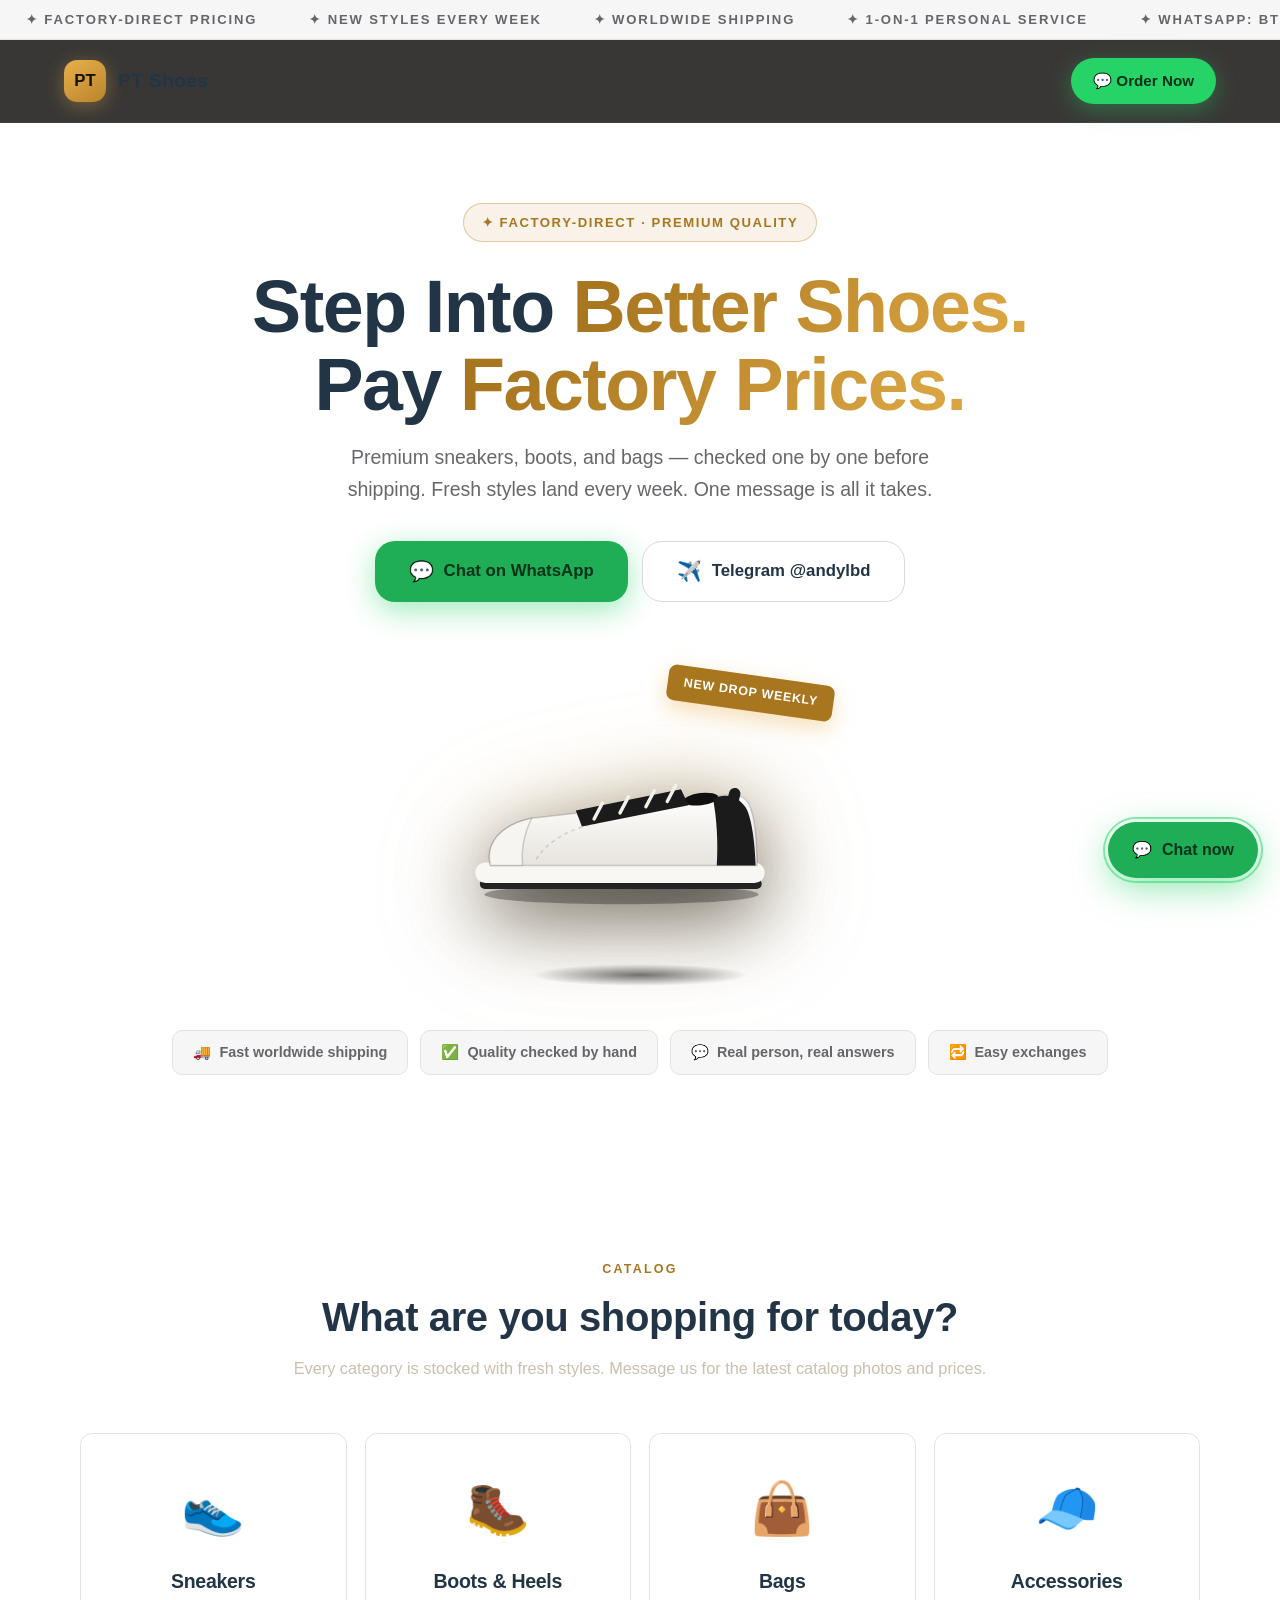
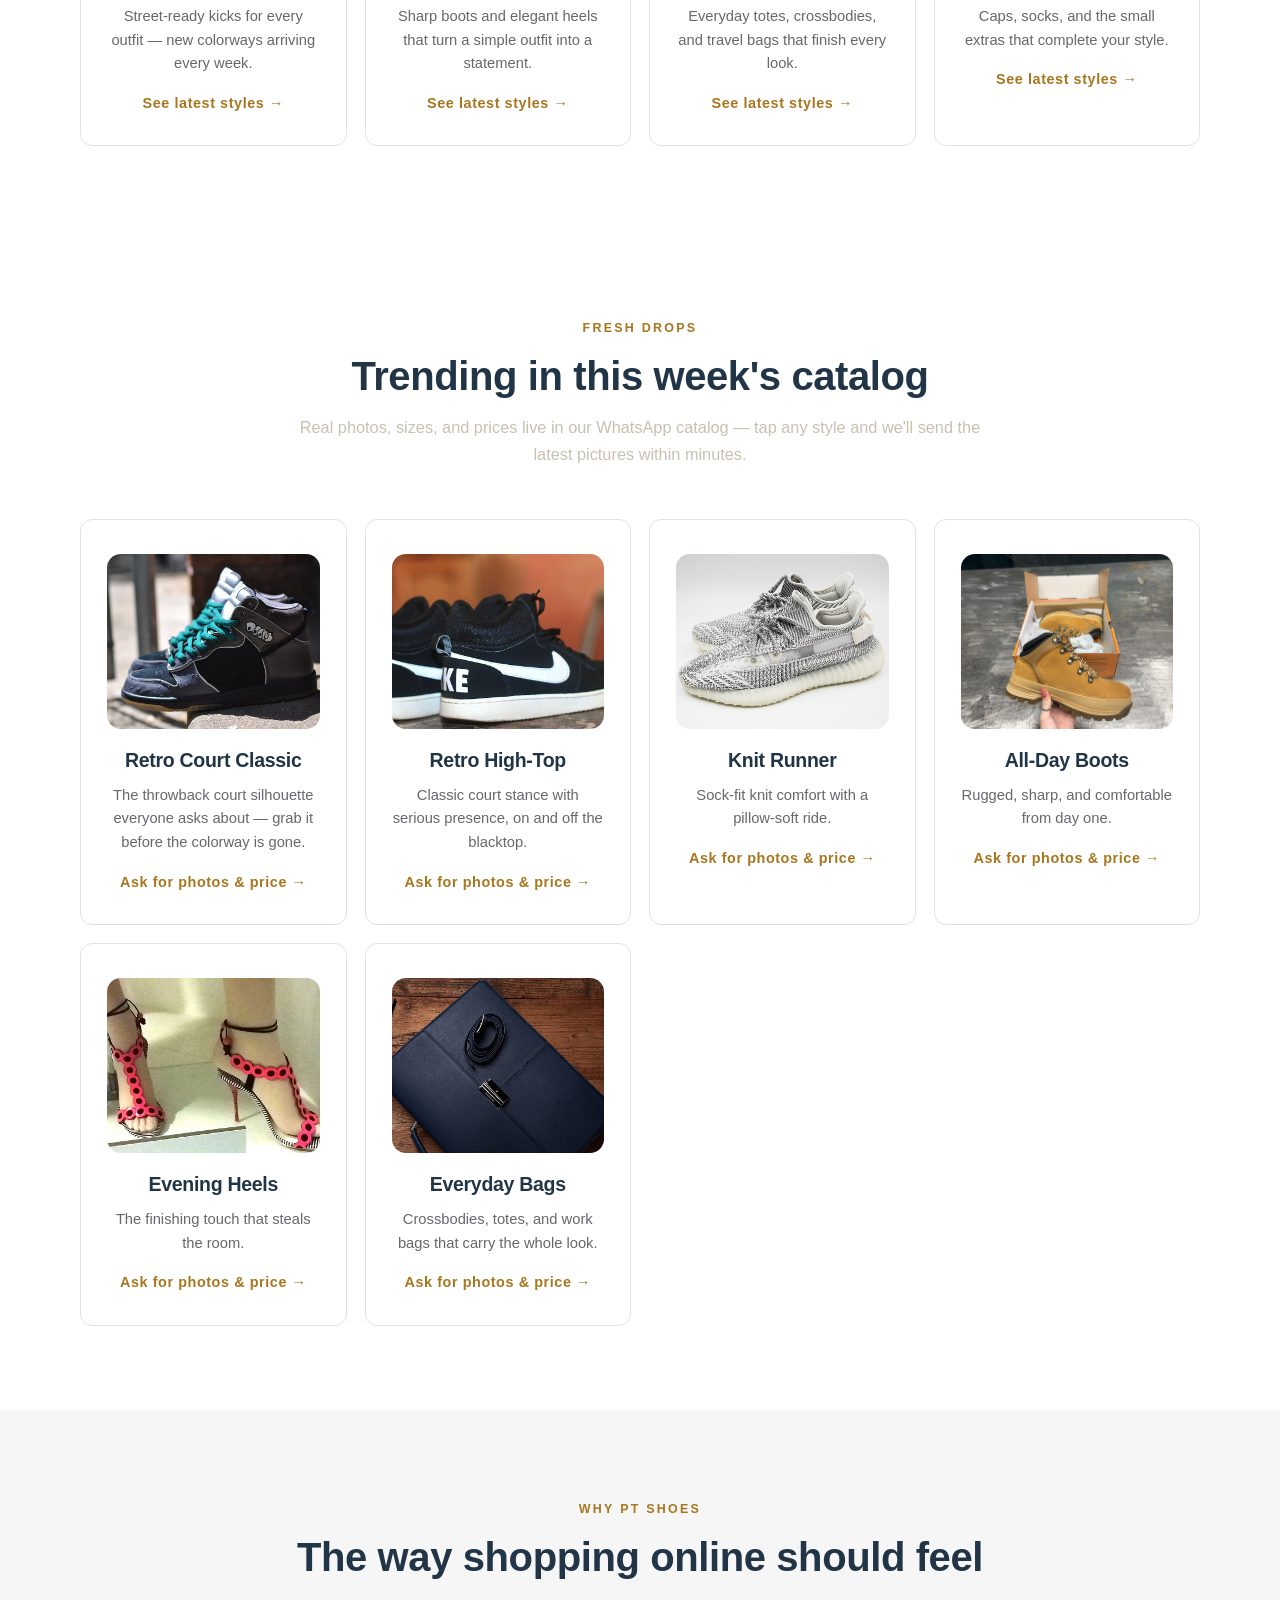
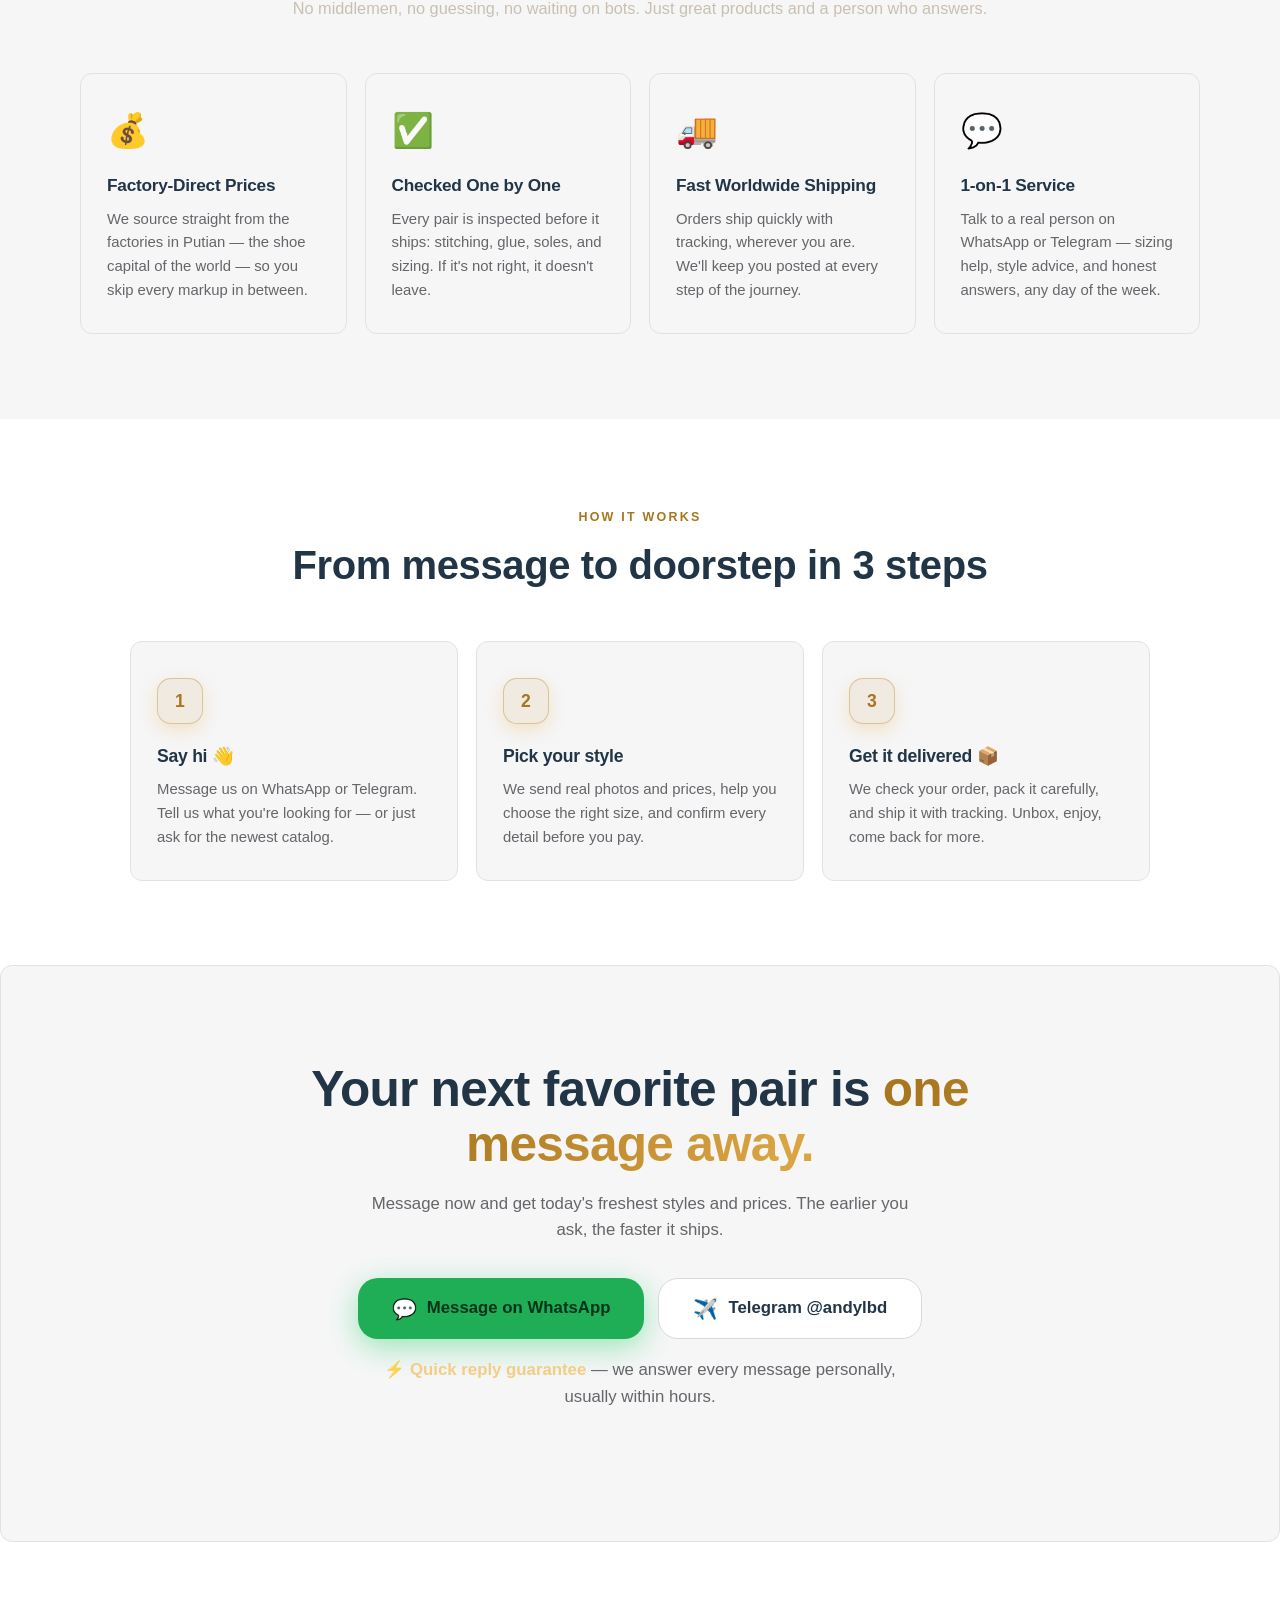
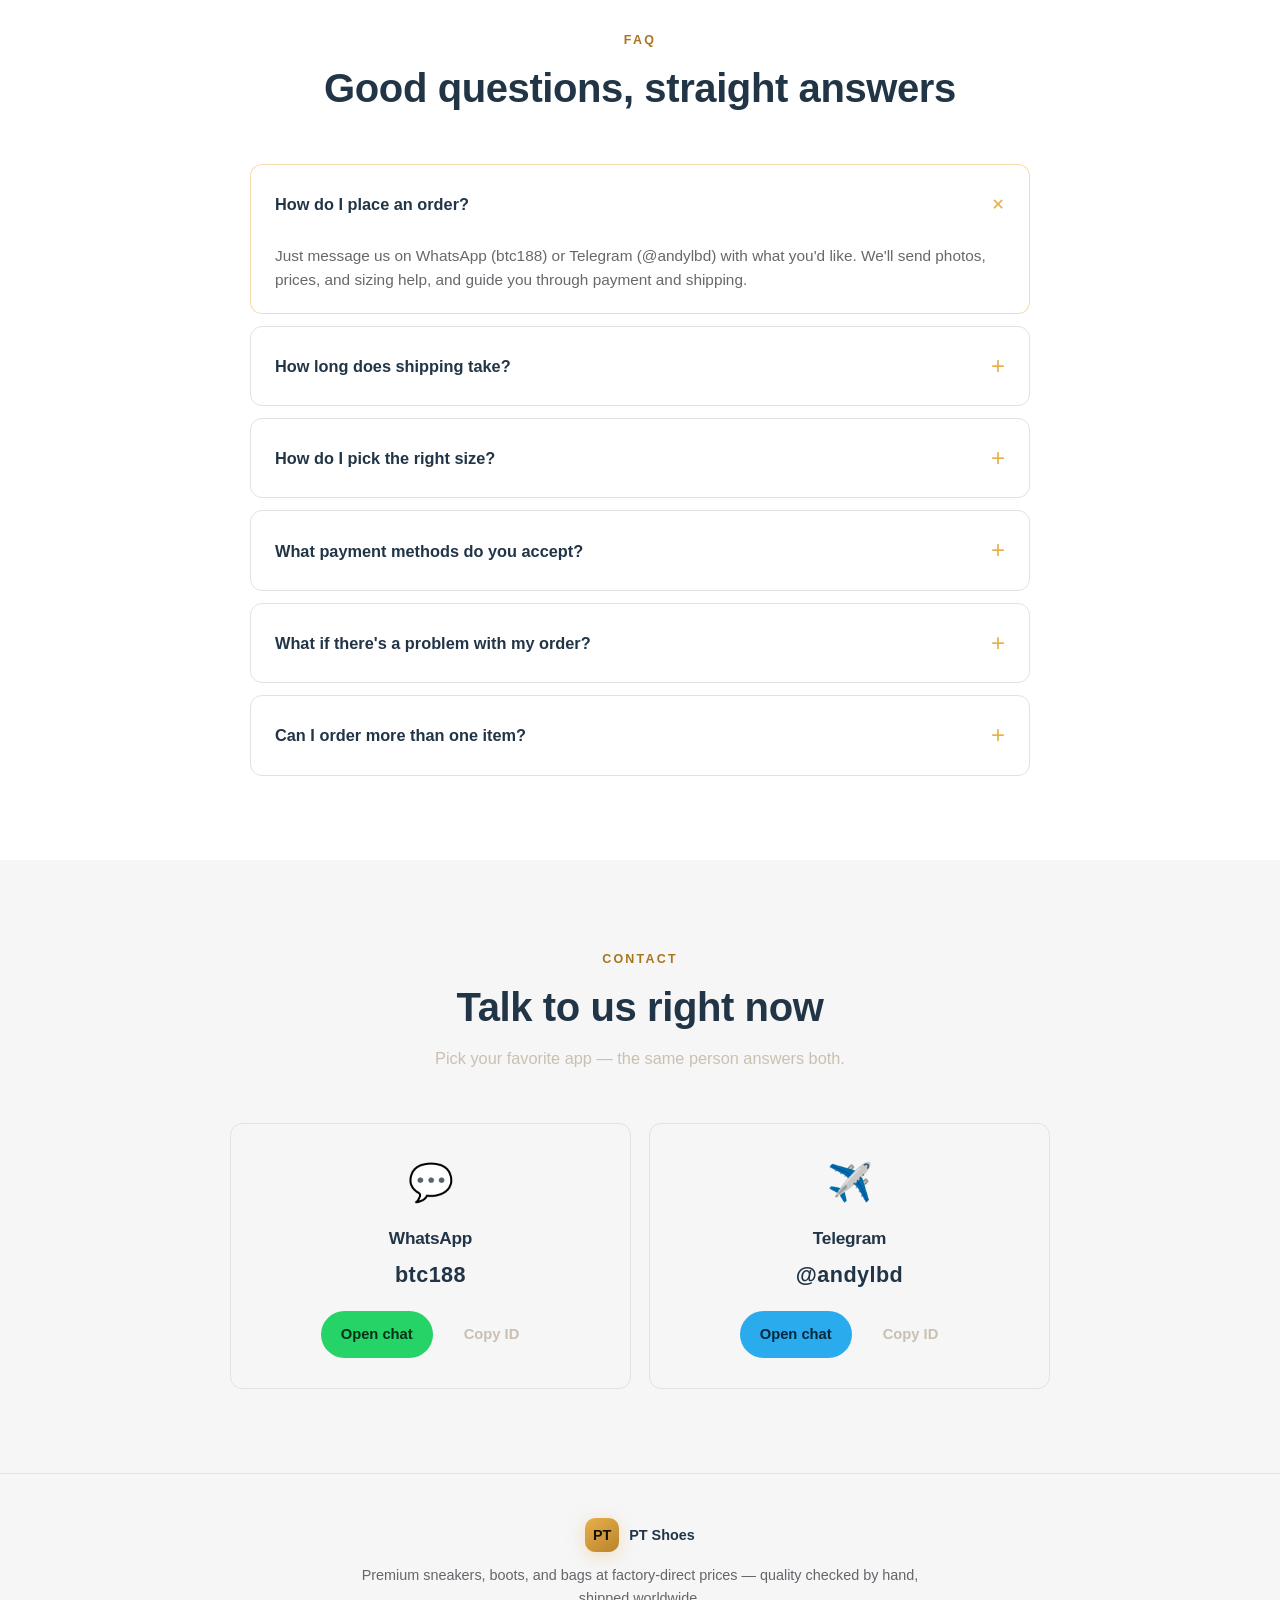
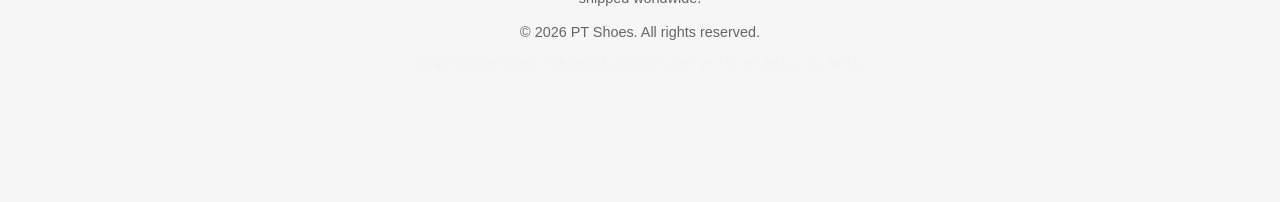
==== index.html @ 94f37f29 "Restyle to VitePress design language (per justin3go.com): light surfaces, hairline borders, blurred " ====
<!DOCTYPE html>
<html lang="en">
<head>
  <meta charset="UTF-8" />
  <meta name="viewport" content="width=device-width, initial-scale=1" />
    <meta name="theme-color" media="(prefers-color-scheme: light)" content="#ffffff" />
  <meta name="theme-color" media="(prefers-color-scheme: dark)" content="#1b1b1f" />
  <title>PT Shoes — Factory-Direct Sneakers, Boots &amp; Bags | Order on WhatsApp</title>
  <meta name="description" content="Factory-direct sneakers, boots, bags and accessories. Premium quality checked one by one, honest prices, fast worldwide shipping. Message us on WhatsApp btc188 today." />
  <meta name="robots" content="index,follow" />
  <link rel="canonical" href="https://ptshoes.us.ci/" />
  <link rel="alternate" hreflang="en" href="https://ptshoes.us.ci/" />
  <link rel="alternate" hreflang="x-default" href="https://ptshoes.us.ci/" />
  <link rel="manifest" href="/site.webmanifest" />
  <link rel="icon" href="/favicon.ico" />
  <link rel="icon" type="image/svg+xml" href="/site-icon.svg" />
  <link rel="apple-touch-icon" href="/site-icon.svg" />
  <meta property="og:type" content="website" />
  <meta property="og:site_name" content="PT Shoes" />
  <meta property="og:title" content="PT Shoes — Factory-Direct Sneakers, Boots &amp; Bags" />
  <meta property="og:description" content="Premium quality, factory-direct prices, fast worldwide shipping. New styles every week. Message us today on WhatsApp." />
  <meta property="og:url" content="https://ptshoes.us.ci/" />
  <meta property="og:image" content="https://ptshoes.us.ci/og-image.png" />
  <meta name="twitter:card" content="summary_large_image" />
  <meta name="twitter:title" content="PT Shoes — Factory-Direct Sneakers, Boots &amp; Bags" />
  <meta name="twitter:description" content="Premium quality, factory-direct prices, fast worldwide shipping. Message us today on WhatsApp." />
  <meta name="twitter:image" content="https://ptshoes.us.ci/og-image.png" />
  <script type="application/ld+json">
    {"@context":"https://schema.org","@type":"OnlineStore","name":"PT Shoes","url":"https://ptshoes.us.ci/","description":"Factory-direct sneakers, boots, and bags with hand-checked quality, honest prices, and worldwide shipping.","image":"https://ptshoes.us.ci/og-image.png","contactPoint":[{"@type":"ContactPoint","contactType":"customer service","url":"https://wa.me/btc188","availableLanguage":["English","Chinese"]},{"@type":"ContactPoint","contactType":"customer service","url":"https://t.me/andylbd","availableLanguage":["English","Chinese"]}]}
  </script>
  <script type="application/ld+json">
    {"@context":"https://schema.org","@type":"FAQPage","mainEntity":[{"@type":"Question","name":"How do I place an order?","acceptedAnswer":{"@type":"Answer","text":"Just message us on WhatsApp (btc188) or Telegram (@andylbd) with what you'd like. We'll send photos, prices, and sizing help, and guide you through payment and shipping."}},{"@type":"Question","name":"How long does shipping take?","acceptedAnswer":{"@type":"Answer","text":"Orders are prepared and shipped quickly, then travel with full tracking. Exact delivery time depends on your location — ask us for an estimate before you order."}},{"@type":"Question","name":"How do I pick the right size?","acceptedAnswer":{"@type":"Answer","text":"Tell us your usual size (US, EU, or CM) and we'll confirm the best fit for each specific style, since sizing can vary between models."}},{"@type":"Question","name":"What payment methods do you accept?","acceptedAnswer":{"@type":"Answer","text":"We'll confirm the available payment options when you message us and pick the one that's most convenient for your region."}},{"@type":"Question","name":"What if there's a problem with my order?","acceptedAnswer":{"@type":"Answer","text":"We check every order before shipping, but if anything arrives wrong or damaged, message us right away with a photo and we'll make it right."}},{"@type":"Question","name":"Can I order more than one item?","acceptedAnswer":{"@type":"Answer","text":"Absolutely — mix and match shoes, bags, and accessories in one order. We'll pack everything together and give you one shipping quote."}}]}
  </script>
  <style>
    :root {
      --bg: #0e0c09;
      --bg-soft: #16130e;
      --card: rgba(255, 255, 255, 0.045);
      --card-line: rgba(255, 255, 255, 0.11);
      --gold: #e8b04b;
      --gold-soft: #f3cd85;
      --gold-deep: #b9832c;
      --ink: #f7f2e9;
      --ink-2: #c9c0b0;
      --ink-3: #8f8674;
      --wa: #25d366;
      --wa-dark: #128c48;
      --tg: #2aabee;
      --tg-dark: #1f88c7;
      --radius: 18px;
      --radius-lg: 26px;
    }
    * { box-sizing: border-box; margin: 0; padding: 0; }
    html { scroll-behavior: smooth; }
    body {
      font-family: "Avenir Next", "Segoe UI", "Helvetica Neue", Arial, sans-serif;
      background: var(--bg);
      color: var(--ink);
      line-height: 1.6;
      overflow-x: hidden;
    }
    ::selection { background: rgba(232, 176, 75, 0.35); }
    img, svg { display: block; }
    a { color: inherit; }

    /* ---------- Marquee announcement ---------- */
    .marquee {
      background: linear-gradient(90deg, var(--gold-deep), var(--gold), var(--gold-deep));
      color: #171208;
      font-weight: 800;
      font-size: 0.82rem;
      letter-spacing: 0.14em;
      text-transform: uppercase;
      overflow: hidden;
      white-space: nowrap;
      padding: 9px 0;
    }
    .marquee-track { display: inline-block; animation: marquee 26s linear infinite; }
    .marquee-track span { padding: 0 26px; }
    .marquee:hover .marquee-track { animation-play-state: paused; }
    @keyframes marquee { from { transform: translateX(0); } to { transform: translateX(-50%); } }

    /* ---------- Nav ---------- */
    .nav {
      display: flex;
      justify-content: space-between;
      align-items: center;
      padding: 18px 5vw;
      position: sticky;
      top: 0;
      z-index: 60;
      background: rgba(14, 12, 9, 0.82);
      backdrop-filter: blur(14px);
      border-bottom: 1px solid rgba(255, 255, 255, 0.06);
    }
    .brand { display: flex; align-items: center; gap: 12px; text-decoration: none; }
    .brand-icon {
      width: 42px; height: 42px; border-radius: 13px; display: grid; place-items: center;
      background: linear-gradient(145deg, var(--gold), var(--gold-deep));
      color: #171208; font-weight: 900; font-size: 1.05rem;
      box-shadow: 0 4px 18px rgba(232, 176, 75, 0.35);
    }
    .brand-text { font-weight: 800; font-size: 1.2rem; letter-spacing: 0.02em; }
    .nav-cta {
      background: var(--wa); color: #05301a; font-weight: 800; text-decoration: none;
      padding: 11px 22px; border-radius: 999px; font-size: 0.95rem;
      box-shadow: 0 6px 22px rgba(37, 211, 102, 0.35);
      transition: transform 0.18s ease, box-shadow 0.18s ease;
    }
    .nav-cta:hover { transform: translateY(-2px); box-shadow: 0 10px 30px rgba(37, 211, 102, 0.5); }

    /* ---------- Hero ---------- */
    .hero {
      position: relative;
      padding: 88px 5vw 96px;
      text-align: center;
      background:
        radial-gradient(700px 380px at 50% -60px, rgba(232, 176, 75, 0.22), transparent 70%),
        radial-gradient(500px 300px at 85% 30%, rgba(232, 176, 75, 0.07), transparent 70%),
        var(--bg);
      overflow: hidden;
    }
    .hero-kicker {
      display: inline-flex; align-items: center; gap: 8px;
      border: 1px solid rgba(232, 176, 75, 0.45);
      color: var(--gold-soft);
      background: rgba(232, 176, 75, 0.08);
      padding: 8px 18px; border-radius: 999px;
      font-size: 0.82rem; font-weight: 750; letter-spacing: 0.12em; text-transform: uppercase;
      animation: rise 0.7s ease both;
    }
    .hero h1 {
      margin: 26px auto 18px;
      max-width: 860px;
      font-size: clamp(2.6rem, 6.4vw, 4.6rem);
      line-height: 1.06;
      font-weight: 900;
      letter-spacing: -0.02em;
      animation: rise 0.7s 0.08s ease both;
    }
    .hero h1 em {
      font-style: normal;
      background: linear-gradient(100deg, var(--gold-soft), var(--gold), var(--gold-deep));
      -webkit-background-clip: text; background-clip: text; color: transparent;
    }
    .hero-sub {
      max-width: 640px; margin: 0 auto;
      color: var(--ink-2); font-size: clamp(1.02rem, 1.6vw, 1.22rem);
      animation: rise 0.7s 0.16s ease both;
    }
    .hero-ctas {
      display: flex; justify-content: center; gap: 14px; flex-wrap: wrap;
      margin-top: 36px; animation: rise 0.7s 0.24s ease both;
    }
    .btn {
      display: inline-flex; align-items: center; gap: 10px;
      font-weight: 800; font-size: 1.05rem; text-decoration: none;
      padding: 16px 34px; border-radius: 999px;
      transition: transform 0.18s ease, box-shadow 0.18s ease;
    }
    .btn-wa {
      background: linear-gradient(145deg, #2fe073, var(--wa-dark));
      color: #04331b;
      box-shadow: 0 8px 30px rgba(37, 211, 102, 0.45);
      animation: glow-wa 2.6s ease-in-out infinite;
    }
    .btn-wa:hover { transform: translateY(-3px) scale(1.02); }
    @keyframes glow-wa {
      0%, 100% { box-shadow: 0 8px 30px rgba(37, 211, 102, 0.4); }
      50% { box-shadow: 0 8px 44px rgba(37, 211, 102, 0.65); }
    }
    .btn-tg {
      background: rgba(255, 255, 255, 0.06);
      border: 1.5px solid rgba(42, 171, 238, 0.55);
      color: #a8dcf6;
    }
    .btn-tg:hover { transform: translateY(-3px); background: rgba(42, 171, 238, 0.12); }
    .btn-icon { font-size: 1.25rem; line-height: 1; }

    .hero-visual {
      position: relative;
      width: min(360px, 70vw);
      margin: 54px auto 0;
      animation: rise 0.8s 0.3s ease both;
    }
    .hero-shoe {
      font-size: clamp(6rem, 16vw, 9.5rem);
      filter: drop-shadow(0 24px 40px rgba(0, 0, 0, 0.55)) drop-shadow(0 0 44px rgba(232, 176, 75, 0.3));
      animation: float 4.5s ease-in-out infinite;
    }
    .hero-shoe-img {
      width: clamp(230px, 54vw, 320px);
      filter: drop-shadow(0 24px 40px rgba(0, 0, 0, 0.55)) drop-shadow(0 0 44px rgba(232, 176, 75, 0.3));
      animation: float 4.5s ease-in-out infinite;
    }
    @keyframes float {
      0%, 100% { transform: translateY(0) rotate(-6deg); }
      50% { transform: translateY(-18px) rotate(-2deg); }
    }
    .hero-shadow {
      width: 60%; height: 22px; margin: 8px auto 0;
      background: radial-gradient(closest-side, rgba(0, 0, 0, 0.55), transparent);
      animation: shadow-pulse 4.5s ease-in-out infinite;
    }
    @keyframes shadow-pulse {
      0%, 100% { transform: scaleX(1); opacity: 0.9; }
      50% { transform: scaleX(0.72); opacity: 0.55; }
    }
    .hero-tag {
      position: absolute; top: 6%; right: -4%;
      background: linear-gradient(145deg, var(--gold), var(--gold-deep));
      color: #171208; font-weight: 900; font-size: 0.78rem; letter-spacing: 0.06em;
      padding: 8px 16px; border-radius: 999px; transform: rotate(8deg);
      box-shadow: 0 8px 22px rgba(232, 176, 75, 0.4);
      animation: float 4.5s 0.6s ease-in-out infinite;
    }

    .trust-row {
      display: flex; justify-content: center; gap: 12px; flex-wrap: wrap;
      margin-top: 44px; animation: rise 0.8s 0.38s ease both;
    }
    .trust-chip {
      display: inline-flex; align-items: center; gap: 8px;
      background: var(--card); border: 1px solid var(--card-line);
      color: var(--ink-2); font-size: 0.9rem; font-weight: 650;
      padding: 10px 20px; border-radius: 999px;
    }
    .trust-chip b { color: var(--gold-soft); }

    @keyframes rise { from { opacity: 0; transform: translateY(26px); } to { opacity: 1; transform: none; } }

    /* ---------- Sections ---------- */
    section { padding: 84px 5vw; position: relative; }
    .section-head { text-align: center; max-width: 720px; margin: 0 auto 52px; }
    .eyebrow {
      display: inline-block;
      color: var(--gold); font-weight: 800; font-size: 0.78rem;
      letter-spacing: 0.18em; text-transform: uppercase; margin-bottom: 14px;
    }
    .section-head h2 { font-size: clamp(1.7rem, 3.4vw, 2.5rem); line-height: 1.18; letter-spacing: -0.01em; }
    .section-head p { color: var(--ink-2); margin-top: 14px; font-size: 1.02rem; }

    /* ---------- Categories ---------- */
    .cats { display: grid; grid-template-columns: repeat(auto-fit, minmax(230px, 1fr)); gap: 18px; max-width: 1120px; margin: 0 auto; }
    .cat {
      position: relative;
      background: var(--card);
      border: 1px solid var(--card-line);
      border-radius: var(--radius-lg);
      padding: 34px 26px 30px;
      text-align: center;
      text-decoration: none;
      overflow: hidden;
      transition: transform 0.22s ease, border-color 0.22s ease, box-shadow 0.22s ease;
    }
    .cat::before {
      content: ""; position: absolute; inset: 0;
      background: radial-gradient(320px 180px at 50% -30%, var(--glow, rgba(232,176,75,0.16)), transparent 70%);
      opacity: 0; transition: opacity 0.25s ease;
    }
    .cat:hover { transform: translateY(-7px); border-color: rgba(232, 176, 75, 0.5); box-shadow: 0 22px 46px rgba(0, 0, 0, 0.4); }
    .cat:hover::before { opacity: 1; }
    .cat-emoji { font-size: 3.2rem; margin-bottom: 16px; display: inline-block; transition: transform 0.25s ease; }
    .cat:hover .cat-emoji { transform: scale(1.15) rotate(-6deg); }
    .cat-img { width: 100%; height: 175px; object-fit: cover; border-radius: 14px; display: block; margin-bottom: 16px; transition: transform 0.25s ease; }
    .cat:hover .cat-img { transform: translateY(-4px) scale(1.04) rotate(-3deg); }
    .cat h3 { font-size: 1.22rem; margin-bottom: 8px; }
    .cat p { color: var(--ink-2); font-size: 0.92rem; min-height: 3.1em; }
    .cat-link { display: inline-block; margin-top: 16px; color: var(--gold-soft); font-weight: 750; font-size: 0.9rem; letter-spacing: 0.04em; }
    .cat-link::after { content: " →"; transition: margin 0.2s ease; }
    .cat:hover .cat-link::after { margin-left: 5px; }

    /* ---------- Why us ---------- */
    .why { background: var(--bg-soft); border-top: 1px solid rgba(255,255,255,0.05); border-bottom: 1px solid rgba(255,255,255,0.05); }
    .why-grid { display: grid; grid-template-columns: repeat(auto-fit, minmax(240px, 1fr)); gap: 18px; max-width: 1120px; margin: 0 auto; }
    .why-card {
      background: var(--card); border: 1px solid var(--card-line);
      border-radius: var(--radius); padding: 30px 26px;
      transition: transform 0.2s ease, border-color 0.2s ease;
    }
    .why-card:hover { transform: translateY(-5px); border-color: rgba(232, 176, 75, 0.45); }
    .why-icon { font-size: 2.1rem; margin-bottom: 14px; }
    .why-card h3 { font-size: 1.08rem; margin-bottom: 8px; }
    .why-card p { color: var(--ink-2); font-size: 0.93rem; }

    /* ---------- Steps ---------- */
    .steps { display: grid; grid-template-columns: repeat(auto-fit, minmax(240px, 1fr)); gap: 18px; max-width: 1020px; margin: 0 auto; counter-reset: step; }
    .step {
      position: relative;
      background: var(--card); border: 1px solid var(--card-line);
      border-radius: var(--radius); padding: 36px 26px 30px;
    }
    .step-num {
      width: 46px; height: 46px; border-radius: 14px; display: grid; place-items: center;
      background: linear-gradient(145deg, var(--gold), var(--gold-deep));
      color: #171208; font-weight: 900; font-size: 1.1rem; margin-bottom: 18px;
      box-shadow: 0 6px 18px rgba(232, 176, 75, 0.3);
    }
    .step h3 { font-size: 1.1rem; margin-bottom: 8px; }
    .step p { color: var(--ink-2); font-size: 0.93rem; }

    /* ---------- Big CTA band ---------- */
    .cta-band {
      text-align: center;
      background:
        radial-gradient(640px 300px at 50% 0%, rgba(232, 176, 75, 0.2), transparent 70%),
        linear-gradient(180deg, #141008, var(--bg));
      border-top: 1px solid rgba(232, 176, 75, 0.25);
      border-bottom: 1px solid rgba(232, 176, 75, 0.25);
      padding: 96px 5vw;
    }
    .cta-band h2 { font-size: clamp(1.9rem, 4.2vw, 3.1rem); line-height: 1.12; letter-spacing: -0.015em; max-width: 780px; margin: 0 auto; }
    .cta-band h2 em {
      font-style: normal;
      background: linear-gradient(100deg, var(--gold-soft), var(--gold));
      -webkit-background-clip: text; background-clip: text; color: transparent;
    }
    .cta-band p { color: var(--ink-2); margin: 18px auto 34px; max-width: 560px; font-size: 1.05rem; }
    .cta-band .hero-ctas { margin-top: 0; animation: none; }
    .cta-note { margin-top: 22px; font-size: 0.88rem; color: var(--ink-3); }
    .cta-note b { color: var(--gold-soft); }

    /* ---------- FAQ ---------- */
    .faq-list { max-width: 780px; margin: 0 auto; display: grid; gap: 12px; }
    .faq-list details {
      background: var(--card); border: 1px solid var(--card-line);
      border-radius: var(--radius); overflow: hidden;
      transition: border-color 0.2s ease;
    }
    .faq-list details[open] { border-color: rgba(232, 176, 75, 0.45); }
    .faq-list summary {
      list-style: none; cursor: pointer;
      padding: 20px 24px; font-weight: 750; font-size: 1.02rem;
      display: flex; justify-content: space-between; gap: 14px; align-items: center;
    }
    .faq-list summary::-webkit-details-marker { display: none; }
    .faq-list summary::after { content: "+"; color: var(--gold); font-size: 1.5rem; font-weight: 400; transition: transform 0.2s ease; }
    .faq-list details[open] summary::after { transform: rotate(45deg); }
    .faq-list details p { padding: 0 24px 20px; color: var(--ink-2); font-size: 0.96rem; }

    /* ---------- Contact ---------- */
    .contact-grid { display: grid; grid-template-columns: repeat(auto-fit, minmax(280px, 1fr)); gap: 18px; max-width: 820px; margin: 0 auto; }
    .contact-card {
      background: var(--card); border: 1px solid var(--card-line);
      border-radius: var(--radius); padding: 30px 28px; text-align: center;
    }
    .contact-icon { font-size: 2.3rem; margin-bottom: 12px; }
    .contact-card h3 { margin-bottom: 6px; font-size: 1.08rem; }
    .contact-value { font-size: 1.35rem; font-weight: 800; color: var(--gold-soft); letter-spacing: 0.02em; margin-bottom: 18px; }
    .contact-btns { display: flex; gap: 10px; justify-content: center; flex-wrap: wrap; }
    .mini-btn {
      display: inline-flex; align-items: center; gap: 7px;
      text-decoration: none; font-weight: 750; font-size: 0.92rem;
      padding: 11px 20px; border-radius: 999px;
      transition: transform 0.18s ease, filter 0.18s ease;
    }
    .mini-btn:hover { transform: translateY(-2px); filter: brightness(1.08); }
    .mini-wa { background: var(--wa); color: #05301a; }
    .mini-tg { background: var(--tg); color: #05283c; }
    .copy-btn {
      background: transparent; border: 1.5px solid var(--card-line); color: var(--ink-2);
      font: inherit; font-weight: 750; font-size: 0.92rem;
      padding: 11px 20px; border-radius: 999px; cursor: pointer;
      transition: border-color 0.18s ease, color 0.18s ease;
    }
    .copy-btn:hover { border-color: var(--gold); color: var(--gold-soft); }

    /* ---------- Footer ---------- */
    footer {
      border-top: 1px solid rgba(255, 255, 255, 0.07);
      padding: 44px 5vw 120px;
      text-align: center; color: var(--ink-3); font-size: 0.9rem;
    }
    .footer-brand { display: inline-flex; align-items: center; gap: 10px; font-weight: 800; color: var(--ink); margin-bottom: 12px; text-decoration: none; }
    .footer-brand .brand-icon { width: 34px; height: 34px; font-size: 0.9rem; border-radius: 10px; }
    footer p { max-width: 560px; margin: 0 auto 10px; }

    /* ---------- Floating WhatsApp bubble ---------- */
    .wa-bubble {
      position: fixed; right: 22px; bottom: 22px; z-index: 80;
      display: inline-flex; align-items: center; gap: 10px;
      background: linear-gradient(145deg, #2fe073, var(--wa-dark));
      color: #04331b; font-weight: 850; text-decoration: none;
      padding: 15px 24px; border-radius: 999px;
      box-shadow: 0 10px 34px rgba(37, 211, 102, 0.5);
      animation: bubble-pop 0.5s 0.9s ease both;
      transition: transform 0.2s ease;
    }
    .wa-bubble:hover { transform: translateY(-3px) scale(1.04); }
    .wa-bubble::after {
      content: ""; position: absolute; inset: -5px; border-radius: 999px;
      border: 2px solid rgba(37, 211, 102, 0.5);
      animation: ring 2.2s ease-out infinite;
    }
    @keyframes ring { 0% { transform: scale(0.9); opacity: 0.9; } 100% { transform: scale(1.35); opacity: 0; } }
    @keyframes bubble-pop { from { opacity: 0; transform: translateY(30px); } to { opacity: 1; transform: none; } }

    /* ---------- Sticky bottom bar (mobile) ---------- */
    .sticky-bar {
      position: fixed; left: 0; right: 0; bottom: 0; z-index: 70;
      display: none;
      background: rgba(14, 12, 9, 0.92); backdrop-filter: blur(14px);
      border-top: 1px solid rgba(255, 255, 255, 0.1);
      padding: 12px 14px calc(12px + env(safe-area-inset-bottom));
      gap: 10px;
    }
    .sticky-bar a {
      flex: 1; text-align: center; text-decoration: none; font-weight: 800; font-size: 0.95rem;
      padding: 13px 8px; border-radius: 999px;
    }
    .sticky-wa { background: var(--wa); color: #05301a; }
    .sticky-tg { background: rgba(255, 255, 255, 0.07); border: 1.5px solid rgba(42, 171, 238, 0.55); color: #a8dcf6; }

    @media (max-width: 860px) {
      .wa-bubble span { display: none; }
      .wa-bubble { padding: 16px; border-radius: 50%; bottom: 86px; }
      .sticky-bar { display: flex; }
      footer { padding-bottom: 150px; }
      section { padding: 64px 5vw; }
      .hero { padding: 60px 5vw 72px; }
    }

    @media (prefers-reduced-motion: reduce) {
      *, *::before, *::after { animation-duration: 0.01ms !important; animation-iteration-count: 1 !important; transition-duration: 0.01ms !important; }
      html { scroll-behavior: auto; }
    }
  </style>
    <script async src="https://www.googletagmanager.com/gtag/js?id=G-XDE7CN1DH1"></script>
    <script>
      window.dataLayer = window.dataLayer || [];
      function gtag() { dataLayer.push(arguments); }
      gtag("js", new Date());
      gtag("config", "G-XDE7CN1DH1");
    </script>
  <style id="vp-layer">

    :root {
      --bg: #ffffff; --bg-soft: #f6f6f7; --divider: #e2e2e3; --divider-strong: #d9d9db;
      --text-1: #213547; --text-2: rgba(60, 60, 67, 0.78); --text-3: rgba(60, 60, 67, 0.56);
      --brand: #a8761f; --brand-bright: #d9a441; --brand-soft: rgba(184, 131, 44, 0.1); --brand-line: rgba(184, 131, 44, 0.38);
    }
    body { background: var(--bg); color: var(--text-1); }
    h1, h2, h3 { letter-spacing: -0.015em; }
    .marquee { background: var(--bg-soft); border-bottom: 1px solid var(--divider); color: var(--text-2); }
    .hero { background: none; }
    .hero-kicker { display: inline-block; background: var(--brand-soft); border: 1px solid var(--brand-line); color: var(--brand); border-radius: 999px; padding: 8px 18px; font-weight: 700; }
    .hero h1 { color: var(--text-1); font-weight: 800; letter-spacing: -0.02em; }
    .hero h1 em, .cta-band h2 em {
      font-style: normal;
      background: linear-gradient(120deg, #a8761f 10%, #d9a441 90%);
      -webkit-background-clip: text;
      background-clip: text;
      -webkit-text-fill-color: transparent;
      color: transparent;
    }
    .hero-sub { color: var(--text-2); }
    .btn { border-radius: 20px; }
    .btn-wa { background: #1fae55; border-color: #1fae55; }
    .btn-tg { background: var(--bg); border: 1px solid var(--divider-strong); color: var(--text-1); }
    .hero-tag { background: var(--brand); color: #fff; border-radius: 8px; }
    .trust-chip { background: var(--bg-soft); border: 1px solid var(--divider); border-radius: 10px; color: var(--text-2); }
    .eyebrow { color: var(--brand); }
    .section-head h2 { color: var(--text-1); }
    .cat { background: var(--bg); border: 1px solid var(--divider); border-radius: 12px; box-shadow: none; }
    .cat:hover { border-color: var(--brand-line); transform: translateY(-2px); box-shadow: none; }
    .cat h3 { color: var(--text-1); }
    .cat p { color: var(--text-2); }
    .cat-link { color: var(--brand); }
    .why-card, .step, .contact-card { background: var(--bg-soft); border: 1px solid var(--divider); border-radius: 12px; box-shadow: none; }
    .why-card h3, .step h3, .contact-card h3 { color: var(--text-1); }
    .why-card p, .step p, .contact-card p { color: var(--text-2); }
    .step-num { background: var(--brand-soft); color: var(--brand); border: 1px solid var(--brand-line); }
    .cta-band { background: var(--bg-soft); border: 1px solid var(--divider); border-radius: 12px; }
    .cta-band h2 { color: var(--text-1); }
    .cta-band p { color: var(--text-2); }
    .cta-note { color: var(--text-3); }
    .faq-list details { background: var(--bg); border: 1px solid var(--divider); border-radius: 12px; }
    .faq-list summary { color: var(--text-1); }
    .faq-list details p { color: var(--text-2); }
    .contact-value { color: var(--text-1); }
    .wa-bubble { background: #1fae55; }
    .sticky-bar { background: rgba(255, 255, 255, 0.9); -webkit-backdrop-filter: blur(12px); backdrop-filter: blur(12px); border-top: 1px solid var(--divider); }
    .sticky-wa { color: #1fae55; }
    .sticky-tg { color: var(--text-1); }
    footer { background: var(--bg-soft); border-top: 1px solid var(--divider); color: var(--text-2); }
    .footer-brand { color: var(--text-1); }
    @media (prefers-color-scheme: dark) {
      :root {
        --bg: #1b1b1f; --bg-soft: #161618; --divider: #2e2e32; --divider-strong: #3a3a3f;
        --text-1: rgba(255, 255, 245, 0.86); --text-2: rgba(235, 235, 245, 0.6); --text-3: rgba(235, 235, 245, 0.38);
        --brand: #d9a441; --brand-bright: #f0c97a; --brand-soft: rgba(217, 164, 65, 0.14); --brand-line: rgba(217, 164, 65, 0.4);
      }
      body { background: var(--bg); }
      .btn-tg { background: var(--bg-soft); color: var(--text-1); }
      .faq-list details { background: var(--bg); }
      .sticky-bar { background: rgba(27, 27, 31, 0.9); }
      .marquee { background: var(--bg-soft); }
    }

  </style>

  </head>
<body>
  <!-- Announcement marquee -->
  <div class="marquee" aria-hidden="true">
    <div class="marquee-track">
      <span>✦ Factory-direct pricing</span><span>✦ New styles every week</span><span>✦ Worldwide shipping</span><span>✦ 1-on-1 personal service</span><span>✦ WhatsApp: btc188</span>
      <span>✦ Factory-direct pricing</span><span>✦ New styles every week</span><span>✦ Worldwide shipping</span><span>✦ 1-on-1 personal service</span><span>✦ WhatsApp: btc188</span>
    </div>
  </div>

  <header class="nav">
    <a class="brand" href="#top">
      <span class="brand-icon">PT</span>
      <span class="brand-text">PT Shoes</span>
    </a>
    <a class="nav-cta" href="https://wa.me/btc188" target="_blank" rel="noopener">💬 Order Now</a>
  </header>

  <main id="top">
    <!-- ==================== HERO ==================== -->
    <section class="hero" style="padding-top: 80px;">
      <span class="hero-kicker">✦ Factory-Direct · Premium Quality</span>
      <h1>Step Into <em>Better Shoes.</em><br />Pay <em>Factory Prices.</em></h1>
      <p class="hero-sub">Premium sneakers, boots, and bags — checked one by one before shipping. Fresh styles land every week. One message is all it takes.</p>
      <div class="hero-ctas">
        <a class="btn btn-wa" href="https://wa.me/btc188" target="_blank" rel="noopener"><span class="btn-icon">💬</span> Chat on WhatsApp</a>
        <a class="btn btn-tg" href="https://t.me/andylbd" target="_blank" rel="noopener"><span class="btn-icon">✈️</span> Telegram @andylbd</a>
      </div>
      <div class="hero-visual">
        <img class="hero-shoe-img" src="./assets/shoes/court-low-panda.svg" alt="Black and white retro court sneaker" width="420" height="300" />
        <div class="hero-shadow"></div>
        <span class="hero-tag">NEW DROP WEEKLY</span>
      </div>
      <div class="trust-row">
        <span class="trust-chip"><b>🚚</b> Fast worldwide shipping</span>
        <span class="trust-chip"><b>✅</b> Quality checked by hand</span>
        <span class="trust-chip"><b>💬</b> Real person, real answers</span>
        <span class="trust-chip"><b>🔁</b> Easy exchanges</span>
      </div>
    </section>

    <!-- ==================== CATEGORIES ==================== -->
    <section id="catalog" aria-labelledby="catalog-title">
      <div class="section-head">
        <span class="eyebrow">Catalog</span>
        <h2 id="catalog-title">What are you shopping for today?</h2>
        <p>Every category is stocked with fresh styles. Message us for the latest catalog photos and prices.</p>
      </div>
      <div class="cats">
        <a class="cat" href="https://wa.me/btc188?text=Hi!%20Show%20me%20the%20latest%20sneakers" target="_blank" rel="noopener">
          <span class="cat-emoji">👟</span>
          <h3>Sneakers</h3>
          <p>Street-ready kicks for every outfit — new colorways arriving every week.</p>
          <span class="cat-link">See latest styles</span>
        </a>
        <a class="cat" href="https://wa.me/btc188?text=Hi!%20Show%20me%20the%20latest%20boots%20and%20heels" target="_blank" rel="noopener" style="--glow: rgba(214, 130, 60, 0.16);">
          <span class="cat-emoji">🥾</span>
          <h3>Boots &amp; Heels</h3>
          <p>Sharp boots and elegant heels that turn a simple outfit into a statement.</p>
          <span class="cat-link">See latest styles</span>
        </a>
        <a class="cat" href="https://wa.me/btc188?text=Hi!%20Show%20me%20the%20latest%20bags" target="_blank" rel="noopener" style="--glow: rgba(196, 92, 130, 0.16);">
          <span class="cat-emoji">👜</span>
          <h3>Bags</h3>
          <p>Everyday totes, crossbodies, and travel bags that finish every look.</p>
          <span class="cat-link">See latest styles</span>
        </a>
        <a class="cat" href="https://wa.me/btc188?text=Hi!%20Show%20me%20accessories" target="_blank" rel="noopener" style="--glow: rgba(96, 165, 210, 0.16);">
          <span class="cat-emoji">🧢</span>
          <h3>Accessories</h3>
          <p>Caps, socks, and the small extras that complete your style.</p>
          <span class="cat-link">See latest styles</span>
        </a>
      </div>
    </section>

    <!-- ==================== TRENDING ==================== -->
    <section aria-labelledby="trending-title">
      <div class="section-head">
        <span class="eyebrow">Fresh drops</span>
        <h2 id="trending-title">Trending in this week's catalog</h2>
        <p>Real photos, sizes, and prices live in our WhatsApp catalog — tap any style and we'll send the latest pictures within minutes.</p>
      </div>
      <div class="cats">
        <a class="cat" href="https://wa.me/btc188?text=Hi!%20Interested%20in%20retro%20court%20sneakers" target="_blank" rel="noopener">
          <img class="cat-img" src="./assets/photos/retro-court.jpg" alt="Retro court sneaker" loading="lazy" />
          <h3>Retro Court Classic</h3>
          <p>The throwback court silhouette everyone asks about — grab it before the colorway is gone.</p>
          <span class="cat-link">Ask for photos &amp; price</span>
        </a>
        <a class="cat" href="https://wa.me/btc188?text=Hi!%20Interested%20in%20a%20retro%20high-top" target="_blank" rel="noopener" style="--glow: rgba(214, 90, 70, 0.16);">
          <img class="cat-img" src="./assets/photos/hightop-generic.jpg" alt="Retro high-top sneakers" loading="lazy" />
          <h3>Retro High-Top</h3>
          <p>Classic court stance with serious presence, on and off the blacktop.</p>
          <span class="cat-link">Ask for photos &amp; price</span>
        </a>
        <a class="cat" href="https://wa.me/btc188?text=Hi!%20Interested%20in%20a%20knit%20runner" target="_blank" rel="noopener" style="--glow: rgba(96, 165, 210, 0.16);">
          <img class="cat-img" src="./assets/photos/yeezy-knit.jpg" alt="Knit sock-style runner" loading="lazy" />
          <h3>Knit Runner</h3>
          <p>Sock-fit knit comfort with a pillow-soft ride.</p>
          <span class="cat-link">Ask for photos &amp; price</span>
        </a>
        <a class="cat" href="https://wa.me/btc188?text=Hi!%20Interested%20in%20boots" target="_blank" rel="noopener" style="--glow: rgba(180, 140, 90, 0.18);">
          <img class="cat-img" src="./assets/photos/splitrock-boots.jpg" alt="Premium leather work boots" loading="lazy" />
          <h3>All-Day Boots</h3>
          <p>Rugged, sharp, and comfortable from day one.</p>
          <span class="cat-link">Ask for photos &amp; price</span>
        </a>
        <a class="cat" href="https://wa.me/btc188?text=Hi!%20Interested%20in%20heels" target="_blank" rel="noopener" style="--glow: rgba(196, 92, 130, 0.16);">
          <img class="cat-img" src="./assets/photos/designer-heels.jpg" alt="Designer stiletto heels" loading="lazy" />
          <h3>Evening Heels</h3>
          <p>The finishing touch that steals the room.</p>
          <span class="cat-link">Ask for photos &amp; price</span>
        </a>
        <a class="cat" href="https://wa.me/btc188?text=Hi!%20Interested%20in%20bags" target="_blank" rel="noopener" style="--glow: rgba(150, 110, 200, 0.16);">
          <img class="cat-img" src="./assets/photos/briefcase-cc.jpg" alt="Leather work bag" loading="lazy" />
          <h3>Everyday Bags</h3>
          <p>Crossbodies, totes, and work bags that carry the whole look.</p>
          <span class="cat-link">Ask for photos &amp; price</span>
        </a>
      </div>
    </section>

    <!-- ==================== WHY US ==================== -->
    <section class="why" aria-labelledby="why-title">
      <div class="section-head">
        <span class="eyebrow">Why PT Shoes</span>
        <h2 id="why-title">The way shopping online should feel</h2>
        <p>No middlemen, no guessing, no waiting on bots. Just great products and a person who answers.</p>
      </div>
      <div class="why-grid">
        <div class="why-card">
          <div class="why-icon">💰</div>
          <h3>Factory-Direct Prices</h3>
          <p>We source straight from the factories in Putian — the shoe capital of the world — so you skip every markup in between.</p>
        </div>
        <div class="why-card">
          <div class="why-icon">✅</div>
          <h3>Checked One by One</h3>
          <p>Every pair is inspected before it ships: stitching, glue, soles, and sizing. If it's not right, it doesn't leave.</p>
        </div>
        <div class="why-card">
          <div class="why-icon">🚚</div>
          <h3>Fast Worldwide Shipping</h3>
          <p>Orders ship quickly with tracking, wherever you are. We'll keep you posted at every step of the journey.</p>
        </div>
        <div class="why-card">
          <div class="why-icon">💬</div>
          <h3>1-on-1 Service</h3>
          <p>Talk to a real person on WhatsApp or Telegram — sizing help, style advice, and honest answers, any day of the week.</p>
        </div>
      </div>
    </section>

    <!-- ==================== HOW TO ORDER ==================== -->
    <section aria-labelledby="how-title">
      <div class="section-head">
        <span class="eyebrow">How it works</span>
        <h2 id="how-title">From message to doorstep in 3 steps</h2>
      </div>
      <div class="steps">
        <div class="step">
          <div class="step-num">1</div>
          <h3>Say hi 👋</h3>
          <p>Message us on WhatsApp or Telegram. Tell us what you're looking for — or just ask for the newest catalog.</p>
        </div>
        <div class="step">
          <div class="step-num">2</div>
          <h3>Pick your style</h3>
          <p>We send real photos and prices, help you choose the right size, and confirm every detail before you pay.</p>
        </div>
        <div class="step">
          <div class="step-num">3</div>
          <h3>Get it delivered 📦</h3>
          <p>We check your order, pack it carefully, and ship it with tracking. Unbox, enjoy, come back for more.</p>
        </div>
      </div>
    </section>

    <!-- ==================== BIG CTA ==================== -->
    <section class="cta-band" aria-labelledby="cta-title">
      <h2 id="cta-title">Your next favorite pair is <em>one message away.</em></h2>
      <p>Message now and get today's freshest styles and prices. The earlier you ask, the faster it ships.</p>
      <div class="hero-ctas">
        <a class="btn btn-wa" href="https://wa.me/btc188" target="_blank" rel="noopener"><span class="btn-icon">💬</span> Message on WhatsApp</a>
        <a class="btn btn-tg" href="https://t.me/andylbd" target="_blank" rel="noopener"><span class="btn-icon">✈️</span> Telegram @andylbd</a>
      </div>
      <p class="cta-note">⚡ <b>Quick reply guarantee</b> — we answer every message personally, usually within hours.</p>
    </section>

    <!-- ==================== FAQ ==================== -->
    <section aria-labelledby="faq-title">
      <div class="section-head">
        <span class="eyebrow">FAQ</span>
        <h2 id="faq-title">Good questions, straight answers</h2>
      </div>
      <div class="faq-list">
        <details open>
          <summary>How do I place an order?</summary>
          <p>Just message us on WhatsApp (btc188) or Telegram (@andylbd) with what you'd like. We'll send photos, prices, and sizing help, and guide you through payment and shipping.</p>
        </details>
        <details>
          <summary>How long does shipping take?</summary>
          <p>Orders are prepared and shipped quickly, then travel with full tracking. Exact delivery time depends on your location — ask us for an estimate before you order.</p>
        </details>
        <details>
          <summary>How do I pick the right size?</summary>
          <p>Tell us your usual size (US, EU, or CM) and we'll confirm the best fit for each specific style, since sizing can vary between models.</p>
        </details>
        <details>
          <summary>What payment methods do you accept?</summary>
          <p>We'll confirm the available payment options when you message us and pick the one that's most convenient for your region.</p>
        </details>
        <details>
          <summary>What if there's a problem with my order?</summary>
          <p>We check every order before shipping, but if anything arrives wrong or damaged, message us right away with a photo and we'll make it right.</p>
        </details>
        <details>
          <summary>Can I order more than one item?</summary>
          <p>Absolutely — mix and match shoes, bags, and accessories in one order. We'll pack everything together and give you one shipping quote.</p>
        </details>
      </div>
    </section>

    <!-- ==================== CONTACT ==================== -->
    <section aria-labelledby="contact-title" style="background: var(--bg-soft); border-top: 1px solid rgba(255,255,255,0.05);">
      <div class="section-head">
        <span class="eyebrow">Contact</span>
        <h2 id="contact-title">Talk to us right now</h2>
        <p>Pick your favorite app — the same person answers both.</p>
      </div>
      <div class="contact-grid">
        <div class="contact-card">
          <div class="contact-icon">💬</div>
          <h3>WhatsApp</h3>
          <div class="contact-value">btc188</div>
          <div class="contact-btns">
            <a class="mini-btn mini-wa" href="https://wa.me/btc188" target="_blank" rel="noopener">Open chat</a>
            <button class="copy-btn" data-copy="btc188" type="button">Copy ID</button>
          </div>
        </div>
        <div class="contact-card">
          <div class="contact-icon">✈️</div>
          <h3>Telegram</h3>
          <div class="contact-value">@andylbd</div>
          <div class="contact-btns">
            <a class="mini-btn mini-tg" href="https://t.me/andylbd" target="_blank" rel="noopener">Open chat</a>
            <button class="copy-btn" data-copy="@andylbd" type="button">Copy ID</button>
          </div>
        </div>
      </div>
    </section>
  </main>

  <footer>
    <a class="footer-brand" href="#top"><span class="brand-icon">PT</span> PT Shoes</a>
    <p>Premium sneakers, boots, and bags at factory-direct prices — quality checked by hand, shipped worldwide.</p>
    <p>&copy; <span id="year">2026</span> PT Shoes. All rights reserved.</p>
    <!-- Sample imagery (CC licensed, used as style reference): "Nike SB Dunk High MF Doom" by TanSenpai from Philadelphia, United States, CC BY 2.0; "High-Top sneakers" by MalcomXxtacy, CC BY 4.0; "2023 Adidas Yeezy 350 V2 EF2905 (1)" by Jacek Halicki, CC BY-SA 4.0; "Timberland Pro Splitrock work boots" by Best For My Feet, CC BY-SA 4.0; "Sophia Webster pink and black stiletto sandals. 2013" by Mabalu (photograph), Sophia Webster (shoes), CC BY-SA 4.0; "ANTORINI Executive Leather Briefcase" by Antorini, CC BY-SA 4.0. Source: Wikimedia Commons. -->
    <p style="font-size: 0.72rem; color: rgba(247, 242, 233, 0.35); margin-top: 6px;">Sample product imagery: Wikimedia Commons (CC BY 2.0 / CC BY-SA 4.0 / CC BY 4.0)</p>
  </footer>

  <!-- Floating WhatsApp bubble -->
  <a class="wa-bubble" href="https://wa.me/btc188" target="_blank" rel="noopener" aria-label="Chat with us on WhatsApp">💬 <span>Chat now</span></a>

  <!-- Sticky bottom bar (mobile) -->
  <div class="sticky-bar">
    <a class="sticky-wa" href="https://wa.me/btc188" target="_blank" rel="noopener">💬 WhatsApp</a>
    <a class="sticky-tg" href="https://t.me/andylbd" target="_blank" rel="noopener">✈️ Telegram</a>
  </div>

  <script>
    document.getElementById("year").textContent = new Date().getFullYear();
    document.querySelectorAll("[data-copy]").forEach(function (btn) {
      btn.addEventListener("click", function () {
        navigator.clipboard.writeText(btn.dataset.copy).then(function () {
          var old = btn.textContent;
          btn.textContent = "Copied ✓";
          setTimeout(function () { btn.textContent = old; }, 1600);
        });
      });
    });
  </script>

  <script>
    document.addEventListener("click", function (e) {
      var t = e.target;
      var a = t && t.closest ? t.closest("a[href]") : null;
      if (!a) return;
      var href = a.getAttribute("href") || "";
      var channel = href.indexOf("wa.me") > -1 || href.indexOf("whatsapp") > -1 ? "whatsapp" : (href.indexOf("t.me") > -1 || href.indexOf("telegram") > -1 ? "telegram" : null);
      if (channel && typeof gtag === "function") {
        gtag("event", "wa_click", { channel: channel, page: window.location.pathname });
      }
    }, { passive: true });
  </script>
  </body>
</html>
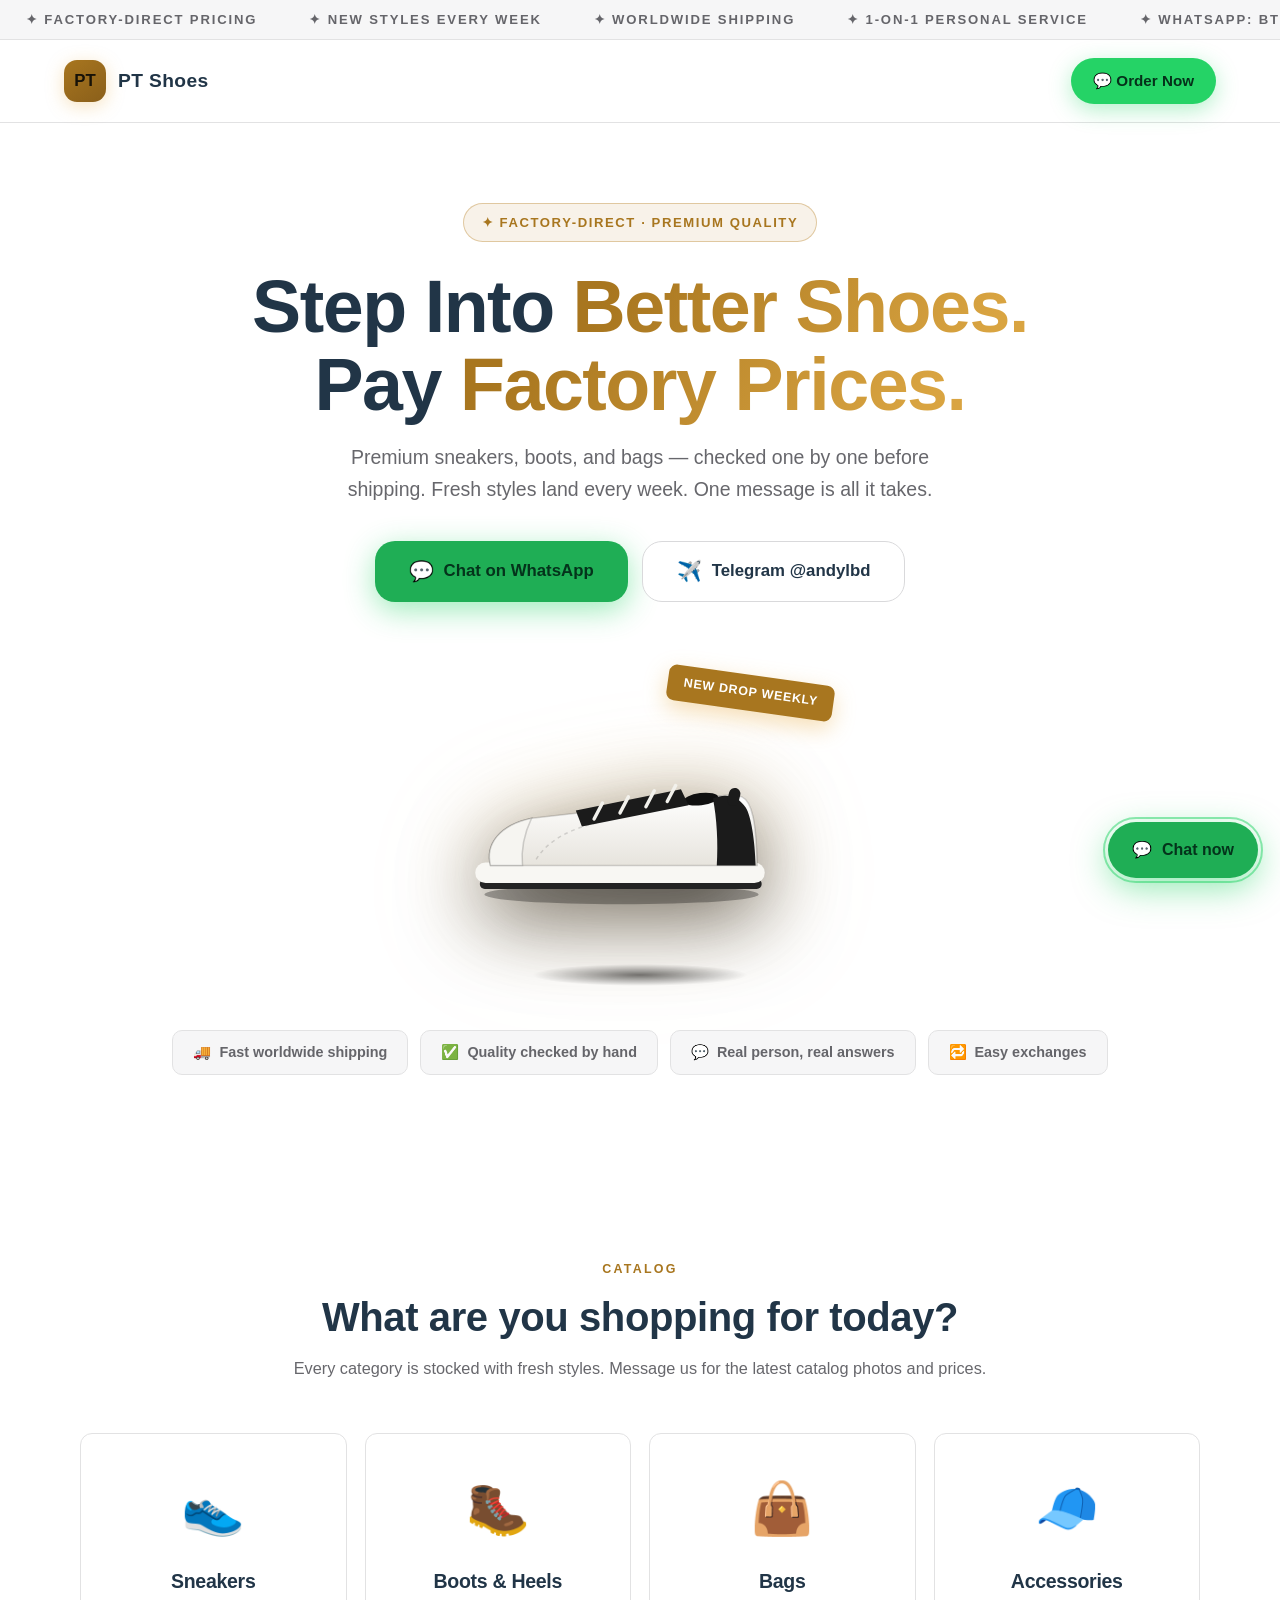
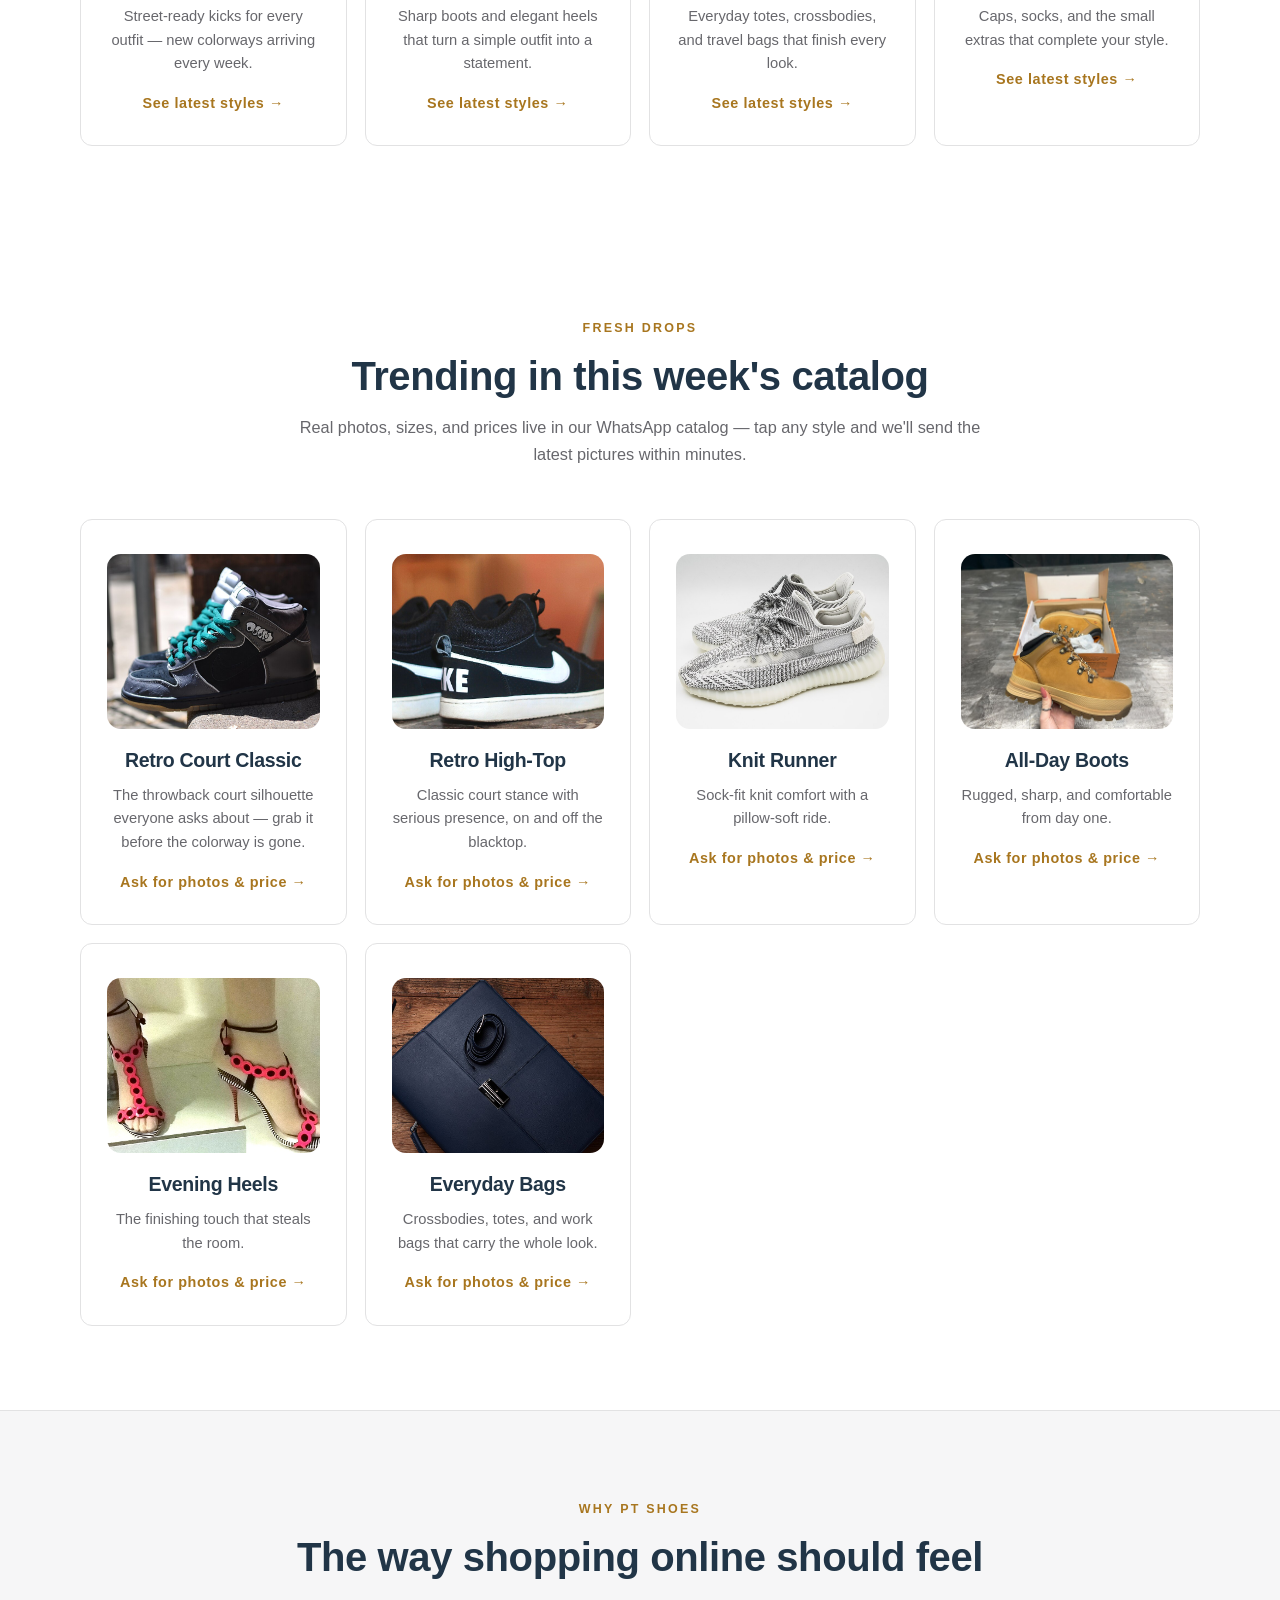
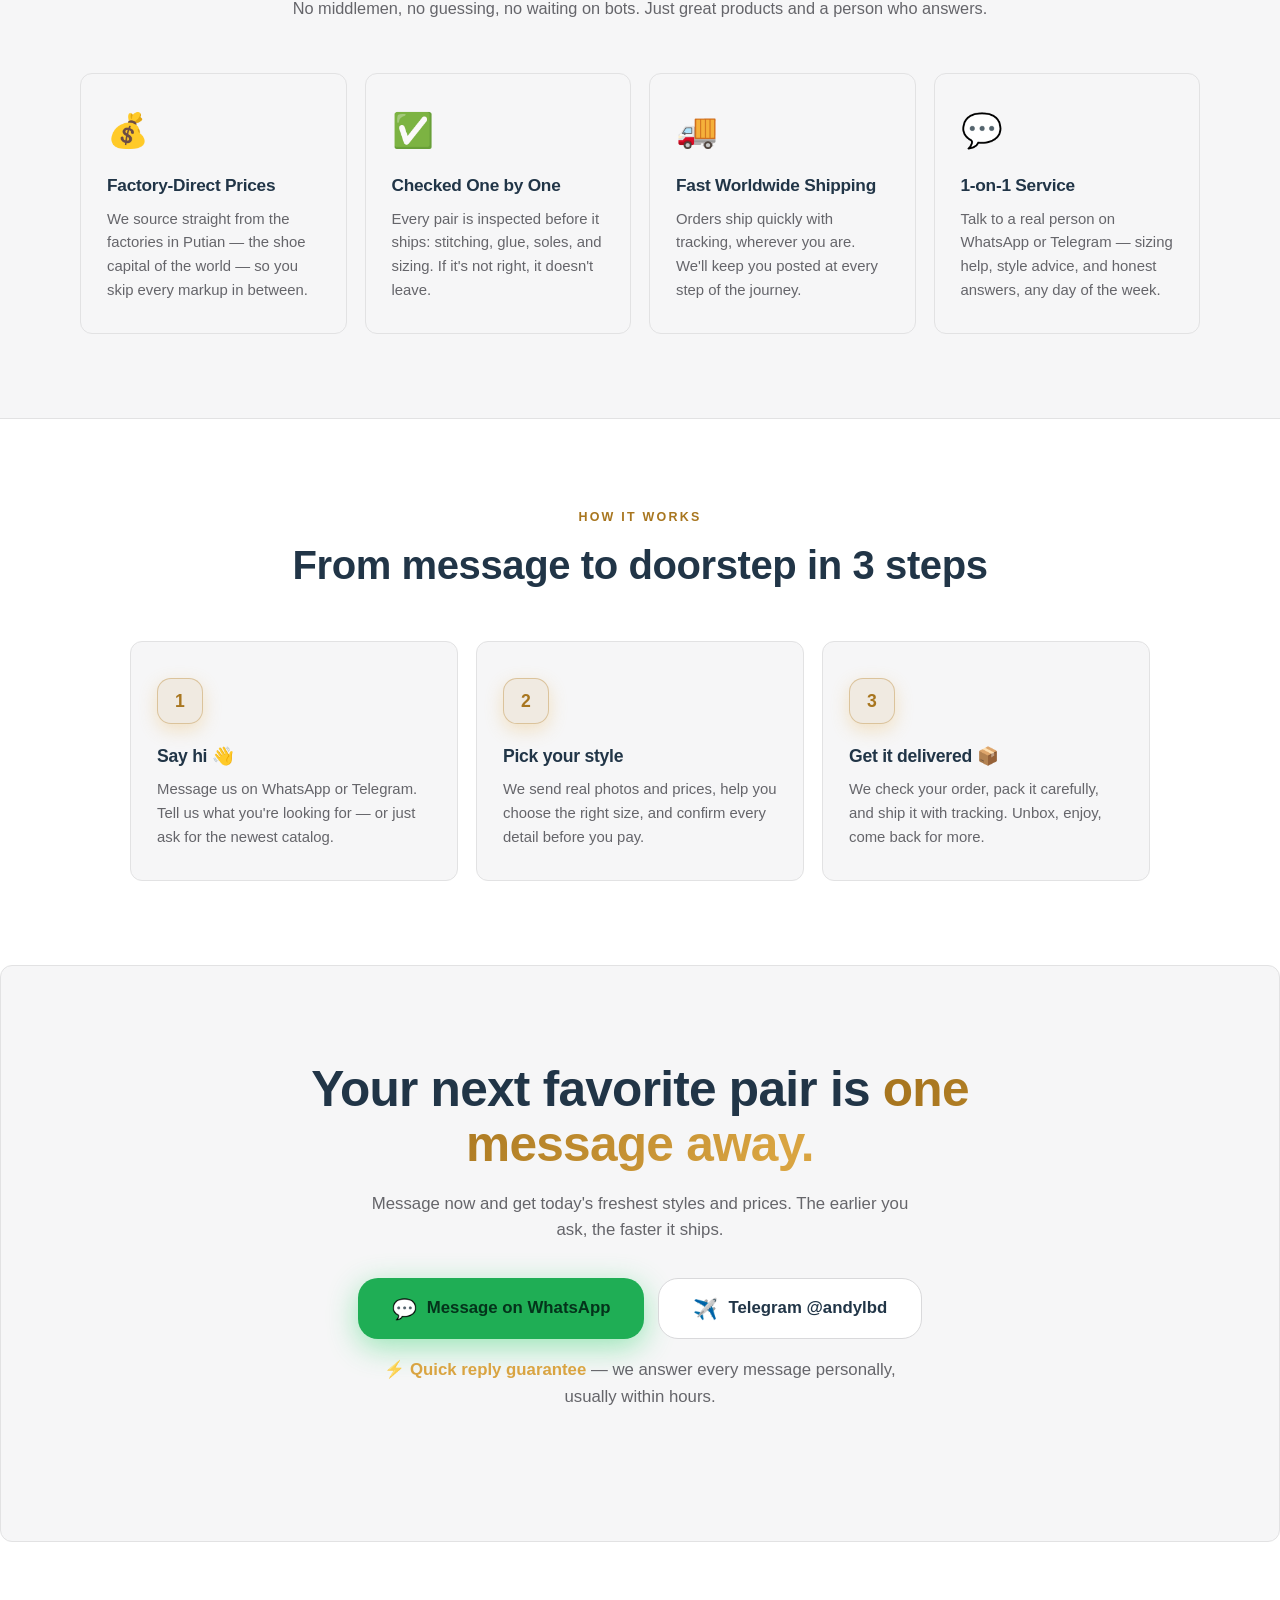
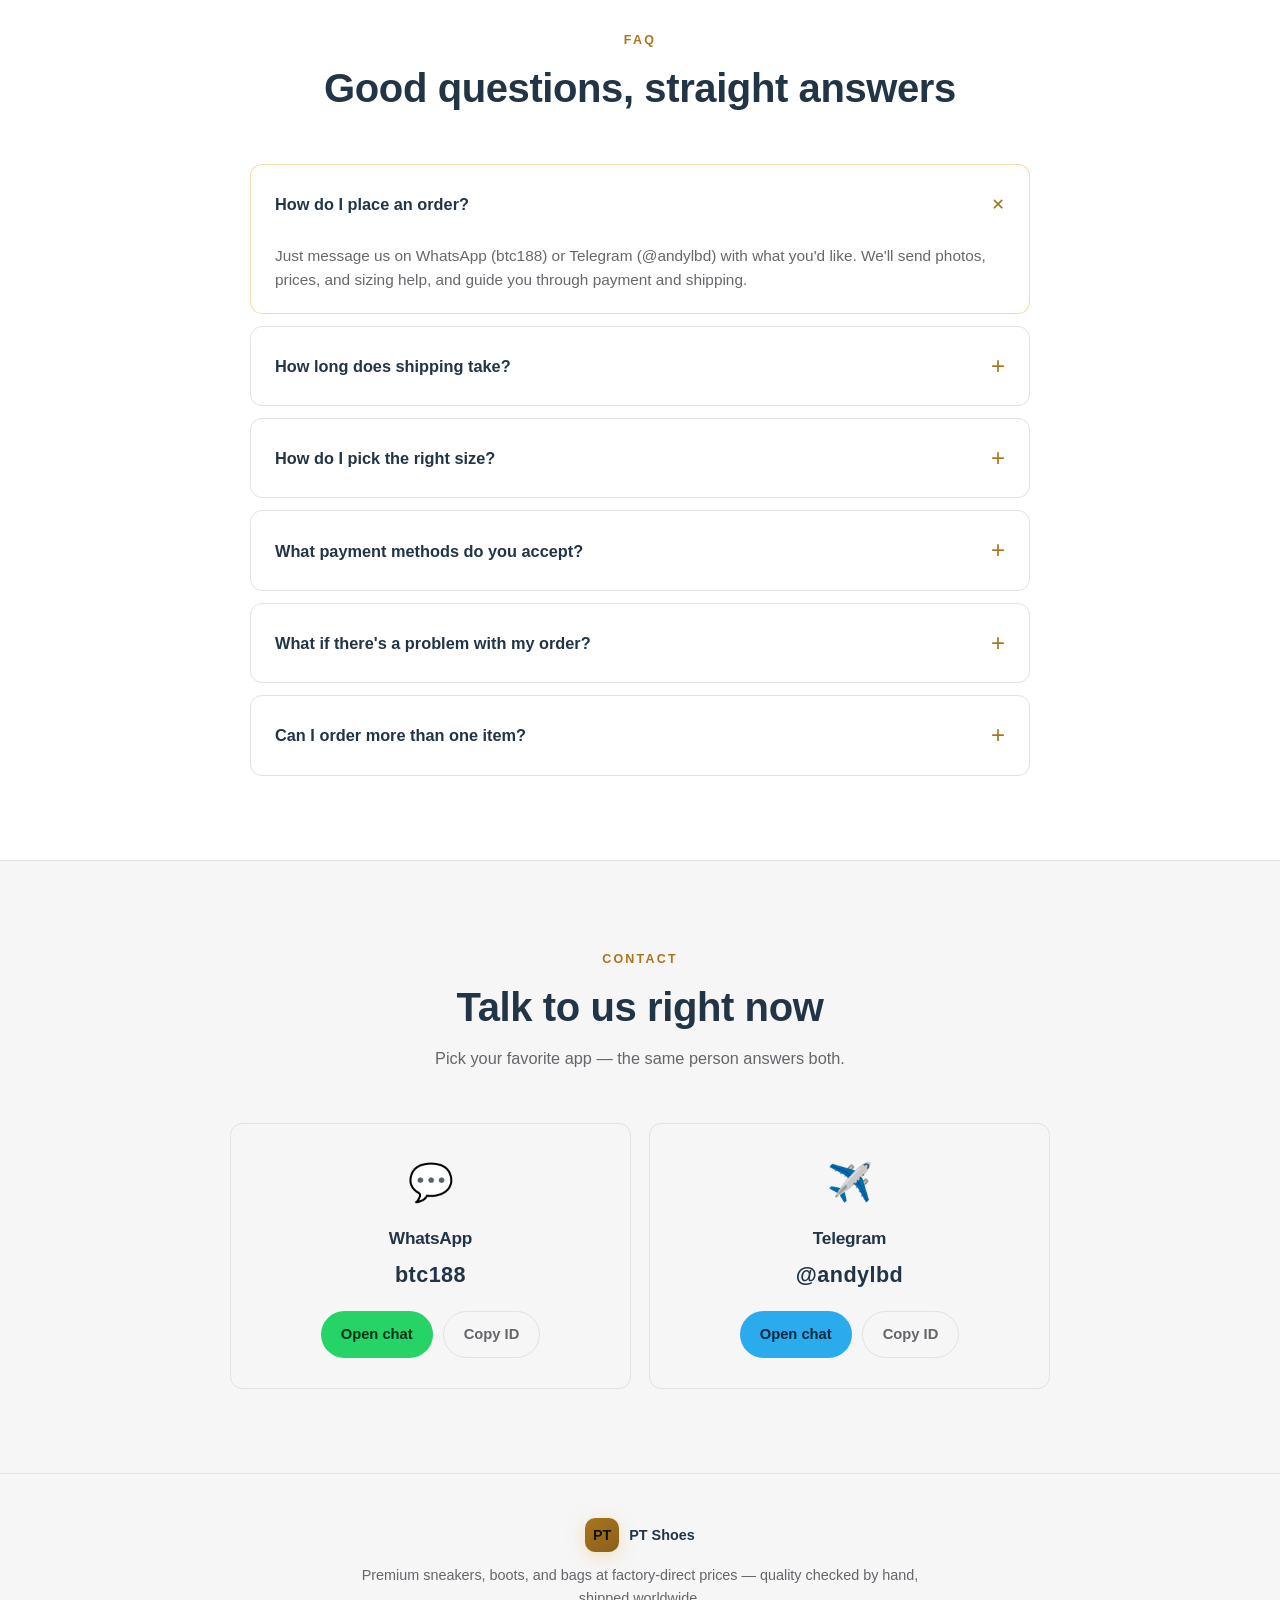
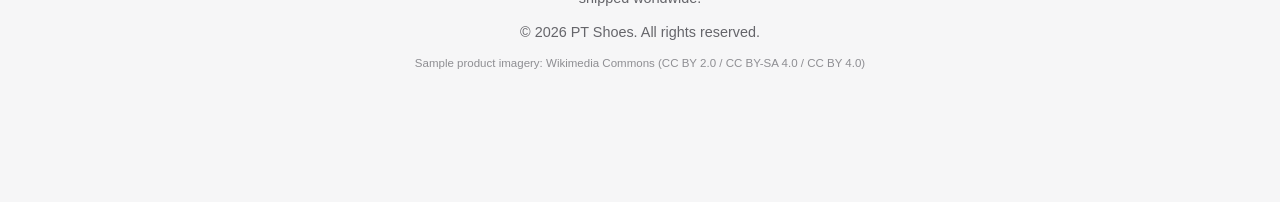
==== commit f8916792: "Fix invisible light-on-light text (token remaps for privacy/cta bands, original ptshoes tokens) + ma" ====
--- a/index.html
+++ b/index.html
@@ -2,6 +2,7 @@
 <html lang="en">
 <head>
   <meta charset="UTF-8" />
+  <script>(function(){try{var t=localStorage.getItem("theme");var d=t?t==="dark":window.matchMedia("(prefers-color-scheme: dark)").matches;var r=document.documentElement;r.classList.add(d?"dark":"light");window.__setTheme=function(x){r.classList.remove("dark","light");r.classList.add(x);try{localStorage.setItem("theme",x)}catch(e){};var b=document.querySelectorAll(".theme-toggle");for(var i=0;i<b.length;i++)b[i].textContent=x==="dark"?"\u2600\uFE0F":"\uD83C\uDF19";};window.__setTheme(d?"dark":"light");}catch(e){}})();</script>
   <meta name="viewport" content="width=device-width, initial-scale=1" />
     <meta name="theme-color" media="(prefers-color-scheme: light)" content="#ffffff" />
   <meta name="theme-color" media="(prefers-color-scheme: dark)" content="#1b1b1f" />
@@ -89,9 +90,9 @@
       position: sticky;
       top: 0;
       z-index: 60;
-      background: rgba(14, 12, 9, 0.82);
+      background: rgba(255, 255, 255, 0.82);
       backdrop-filter: blur(14px);
-      border-bottom: 1px solid rgba(255, 255, 255, 0.06);
+      border-bottom: 1px solid var(--divider);
     }
     .brand { display: flex; align-items: center; gap: 12px; text-decoration: none; }
     .brand-icon {
@@ -271,7 +272,7 @@
     .cat:hover .cat-link::after { margin-left: 5px; }
 
     /* ---------- Why us ---------- */
-    .why { background: var(--bg-soft); border-top: 1px solid rgba(255,255,255,0.05); border-bottom: 1px solid rgba(255,255,255,0.05); }
+    .why { background: var(--bg-soft); border-top: 1px solid var(--divider); border-bottom: 1px solid var(--divider); }
     .why-grid { display: grid; grid-template-columns: repeat(auto-fit, minmax(240px, 1fr)); gap: 18px; max-width: 1120px; margin: 0 auto; }
     .why-card {
       background: var(--card); border: 1px solid var(--card-line);
@@ -367,7 +368,7 @@
 
     /* ---------- Footer ---------- */
     footer {
-      border-top: 1px solid rgba(255, 255, 255, 0.07);
+      border-top: 1px solid var(--divider);
       padding: 44px 5vw 120px;
       text-align: center; color: var(--ink-3); font-size: 0.9rem;
     }
@@ -438,6 +439,8 @@
       --bg: #ffffff; --bg-soft: #f6f6f7; --divider: #e2e2e3; --divider-strong: #d9d9db;
       --text-1: #213547; --text-2: rgba(60, 60, 67, 0.78); --text-3: rgba(60, 60, 67, 0.56);
       --brand: #a8761f; --brand-bright: #d9a441; --brand-soft: rgba(184, 131, 44, 0.1); --brand-line: rgba(184, 131, 44, 0.38);
+      --ink: #213547; --ink-2: rgba(60, 60, 67, 0.78); --ink-3: rgba(60, 60, 67, 0.56);
+      --card: #ffffff; --card-line: #e2e2e3; --gold: #a8761f; --gold-soft: #d9a441; --gold-deep: #8a5f1a;
     }
     body { background: var(--bg); color: var(--text-1); }
     h1, h2, h3 { letter-spacing: -0.015em; }
@@ -489,6 +492,8 @@
         --bg: #1b1b1f; --bg-soft: #161618; --divider: #2e2e32; --divider-strong: #3a3a3f;
         --text-1: rgba(255, 255, 245, 0.86); --text-2: rgba(235, 235, 245, 0.6); --text-3: rgba(235, 235, 245, 0.38);
         --brand: #d9a441; --brand-bright: #f0c97a; --brand-soft: rgba(217, 164, 65, 0.14); --brand-line: rgba(217, 164, 65, 0.4);
+        --ink: rgba(255, 255, 245, 0.86); --ink-2: rgba(235, 235, 245, 0.6); --ink-3: rgba(235, 235, 245, 0.38);
+        --card: #1f1f23; --card-line: #2e2e32; --gold: #d9a441; --gold-soft: #f0c97a; --gold-deep: #b9832c;
       }
       body { background: var(--bg); }
       .btn-tg { background: var(--bg-soft); color: var(--text-1); }
@@ -499,7 +504,14 @@
 
   </style>
 
-  </head>
+  <style id="vp-theme-toggle">
+    html.dark { --bg: #1b1b1f; --bg-soft: #161618; --divider: #2e2e32; --divider-strong: #3a3a3f; --text-1: rgba(255, 255, 245, 0.86); --text-2: rgba(235, 235, 245, 0.6); --text-3: rgba(235, 235, 245, 0.38); --brand: #d9a441; --brand-bright: #f0c97a; --brand-soft: rgba(217, 164, 65, 0.14); --brand-line: rgba(217, 164, 65, 0.4); --ink: rgba(255, 255, 245, 0.86); --ink-2: rgba(235, 235, 245, 0.6); --ink-3: rgba(235, 235, 245, 0.38); --card: #1f1f23; --card-line: #2e2e32; --gold: #d9a441; --gold-soft: #f0c97a; --gold-deep: #b9832c; }
+    html.light { --bg: #ffffff; --bg-soft: #f6f6f7; --divider: #e2e2e3; --divider-strong: #d9d9db; --text-1: #213547; --text-2: rgba(60, 60, 67, 0.78); --text-3: rgba(60, 60, 67, 0.56); --brand: #a8761f; --brand-bright: #d9a441; --brand-soft: rgba(184, 131, 44, 0.1); --brand-line: rgba(184, 131, 44, 0.38); --ink: #213547; --ink-2: rgba(60, 60, 67, 0.78); --ink-3: rgba(60, 60, 67, 0.56); --card: #ffffff; --card-line: #e2e2e3; --gold: #a8761f; --gold-soft: #d9a441; --gold-deep: #8a5f1a; }
+    html.dark .sticky-bar { background: rgba(27, 27, 31, 0.9); }
+    html.light .sticky-bar { background: rgba(255, 255, 255, 0.9); }
+    .theme-toggle { position: fixed; top: 14px; right: 14px; z-index: 90; width: 38px; height: 38px; border-radius: 50%; border: 1px solid var(--divider-strong); background: var(--card); cursor: pointer; font-size: 1.05rem; line-height: 1; }
+  </style>
+</head>
 <body>
   <!-- Announcement marquee -->
   <div class="marquee" aria-hidden="true">
@@ -724,7 +736,7 @@
     </section>
 
     <!-- ==================== CONTACT ==================== -->
-    <section aria-labelledby="contact-title" style="background: var(--bg-soft); border-top: 1px solid rgba(255,255,255,0.05);">
+    <section aria-labelledby="contact-title" style="background: var(--bg-soft); border-top: 1px solid var(--divider);">
       <div class="section-head">
         <span class="eyebrow">Contact</span>
         <h2 id="contact-title">Talk to us right now</h2>
@@ -758,7 +770,7 @@
     <p>Premium sneakers, boots, and bags at factory-direct prices — quality checked by hand, shipped worldwide.</p>
     <p>&copy; <span id="year">2026</span> PT Shoes. All rights reserved.</p>
     <!-- Sample imagery (CC licensed, used as style reference): "Nike SB Dunk High MF Doom" by TanSenpai from Philadelphia, United States, CC BY 2.0; "High-Top sneakers" by MalcomXxtacy, CC BY 4.0; "2023 Adidas Yeezy 350 V2 EF2905 (1)" by Jacek Halicki, CC BY-SA 4.0; "Timberland Pro Splitrock work boots" by Best For My Feet, CC BY-SA 4.0; "Sophia Webster pink and black stiletto sandals. 2013" by Mabalu (photograph), Sophia Webster (shoes), CC BY-SA 4.0; "ANTORINI Executive Leather Briefcase" by Antorini, CC BY-SA 4.0. Source: Wikimedia Commons. -->
-    <p style="font-size: 0.72rem; color: rgba(247, 242, 233, 0.35); margin-top: 6px;">Sample product imagery: Wikimedia Commons (CC BY 2.0 / CC BY-SA 4.0 / CC BY 4.0)</p>
+    <p style="font-size: 0.72rem; color: var(--text-3); margin-top: 6px;">Sample product imagery: Wikimedia Commons (CC BY 2.0 / CC BY-SA 4.0 / CC BY 4.0)</p>
   </footer>
 
   <!-- Floating WhatsApp bubble -->
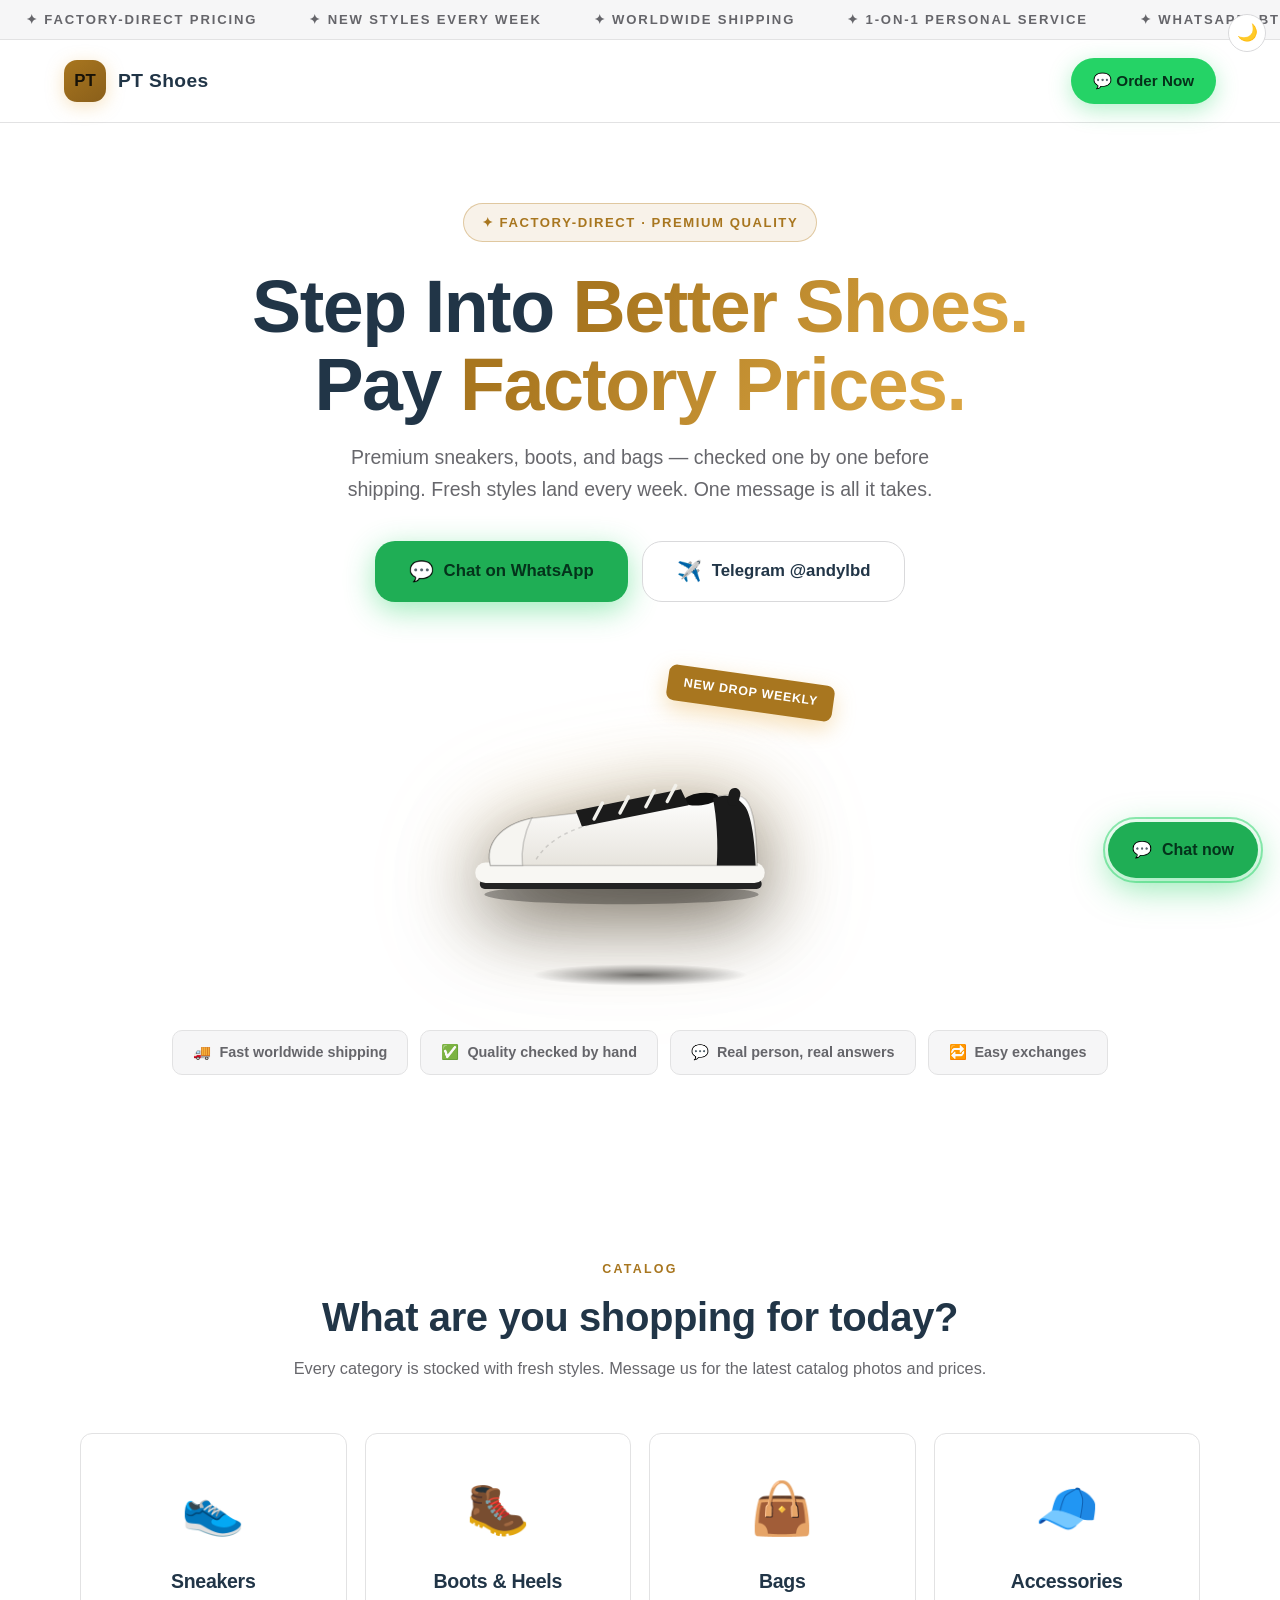
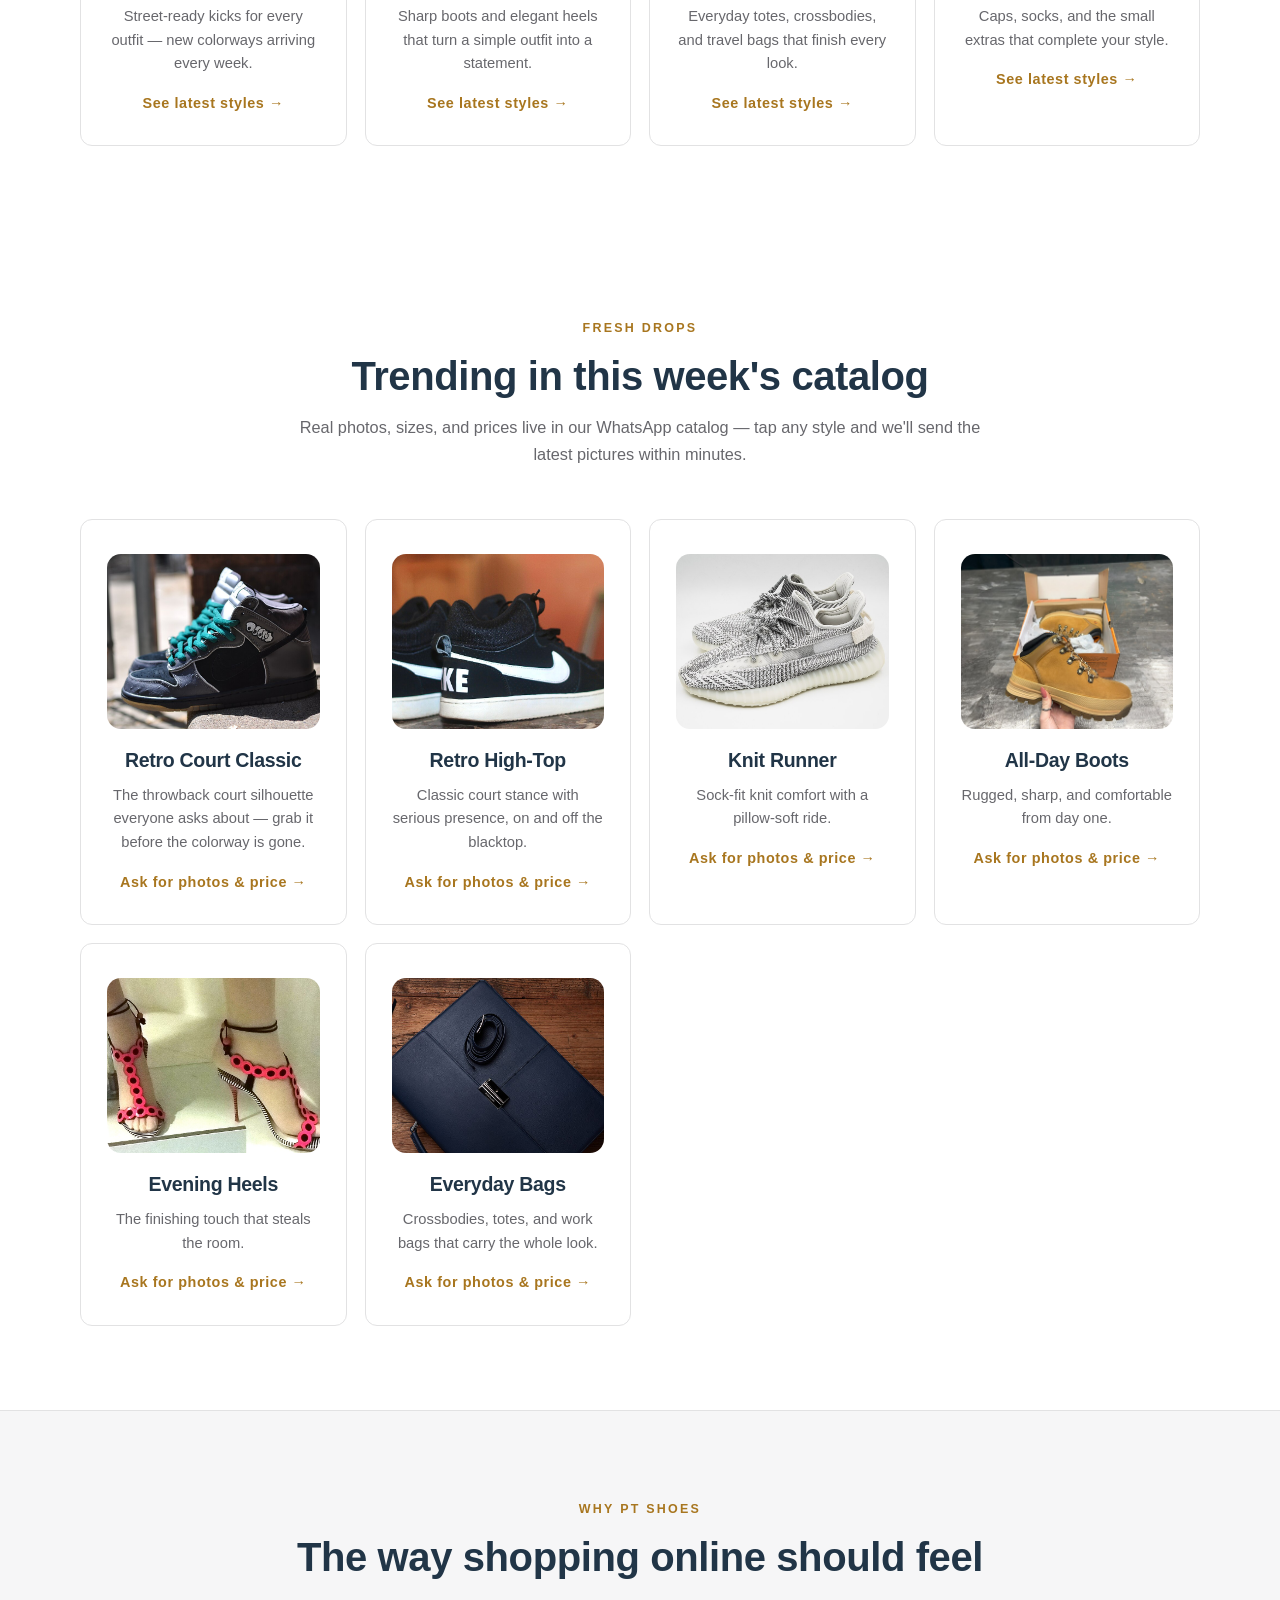
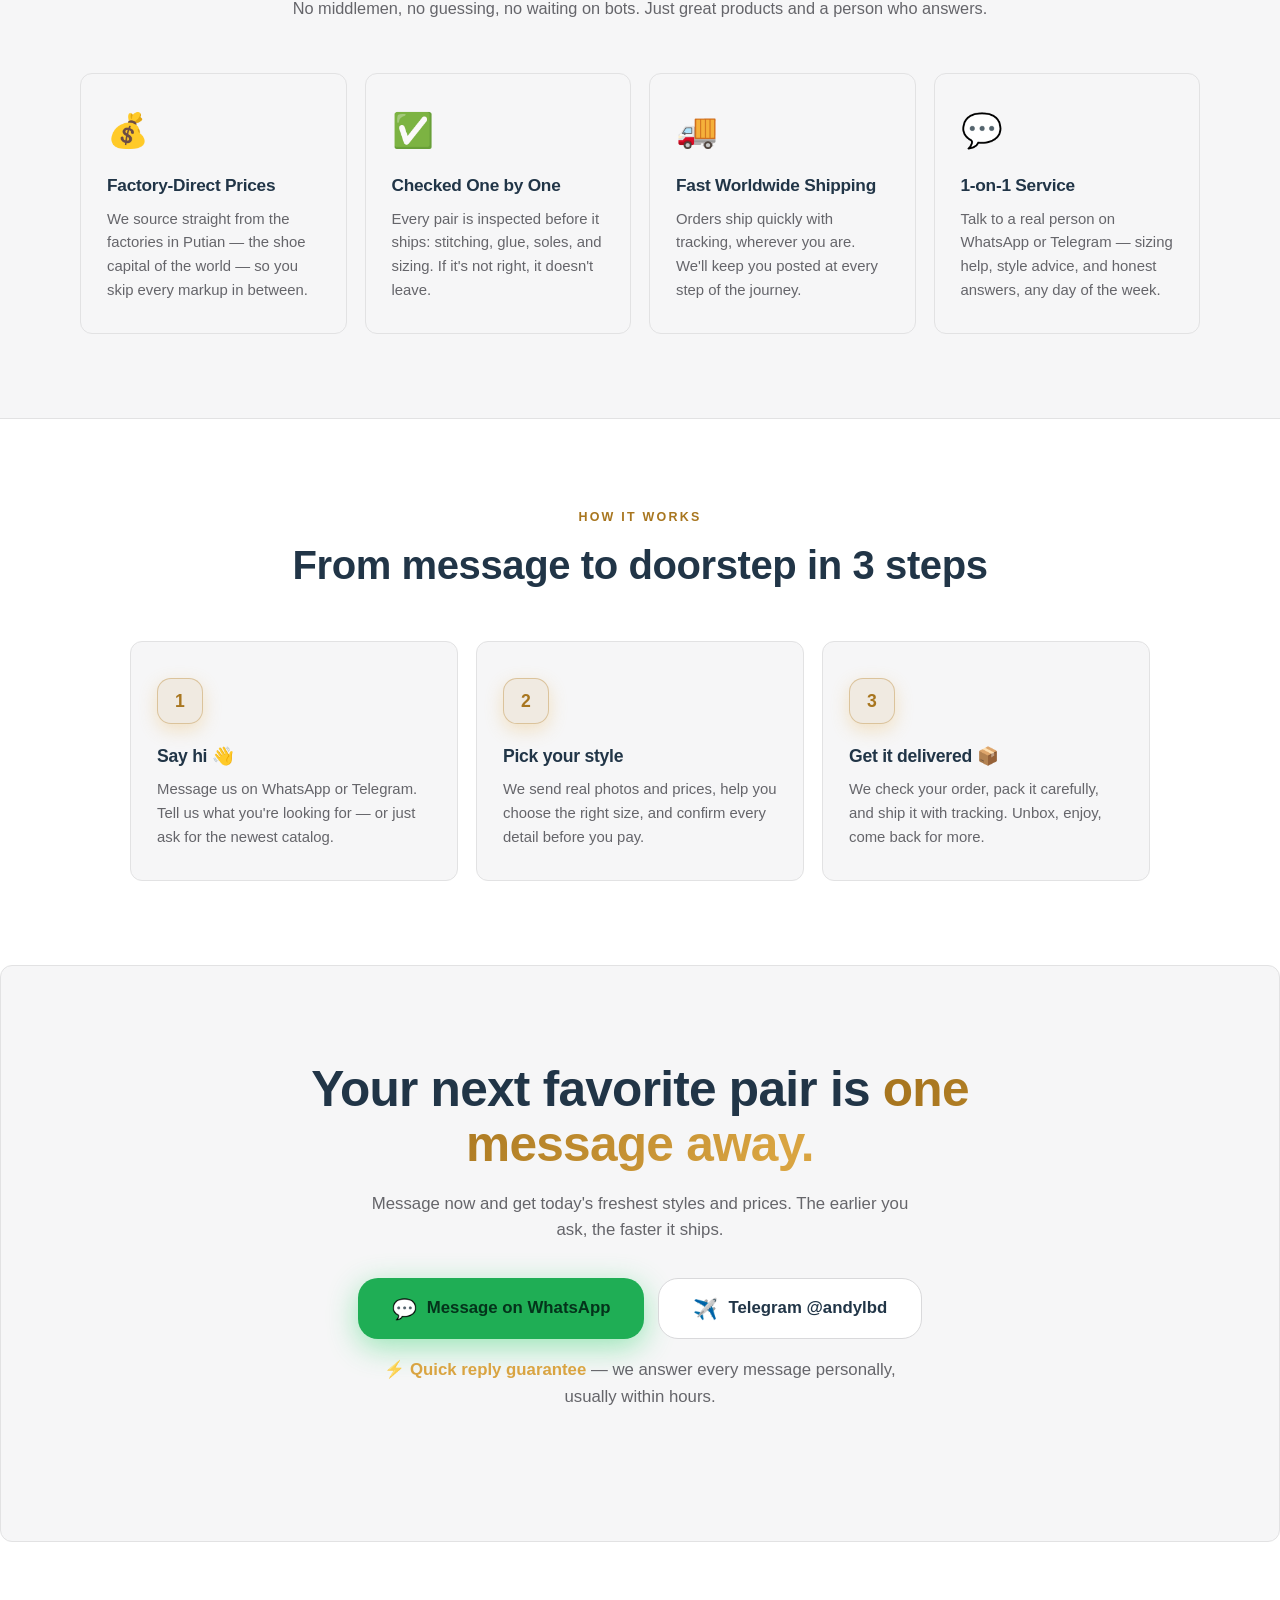
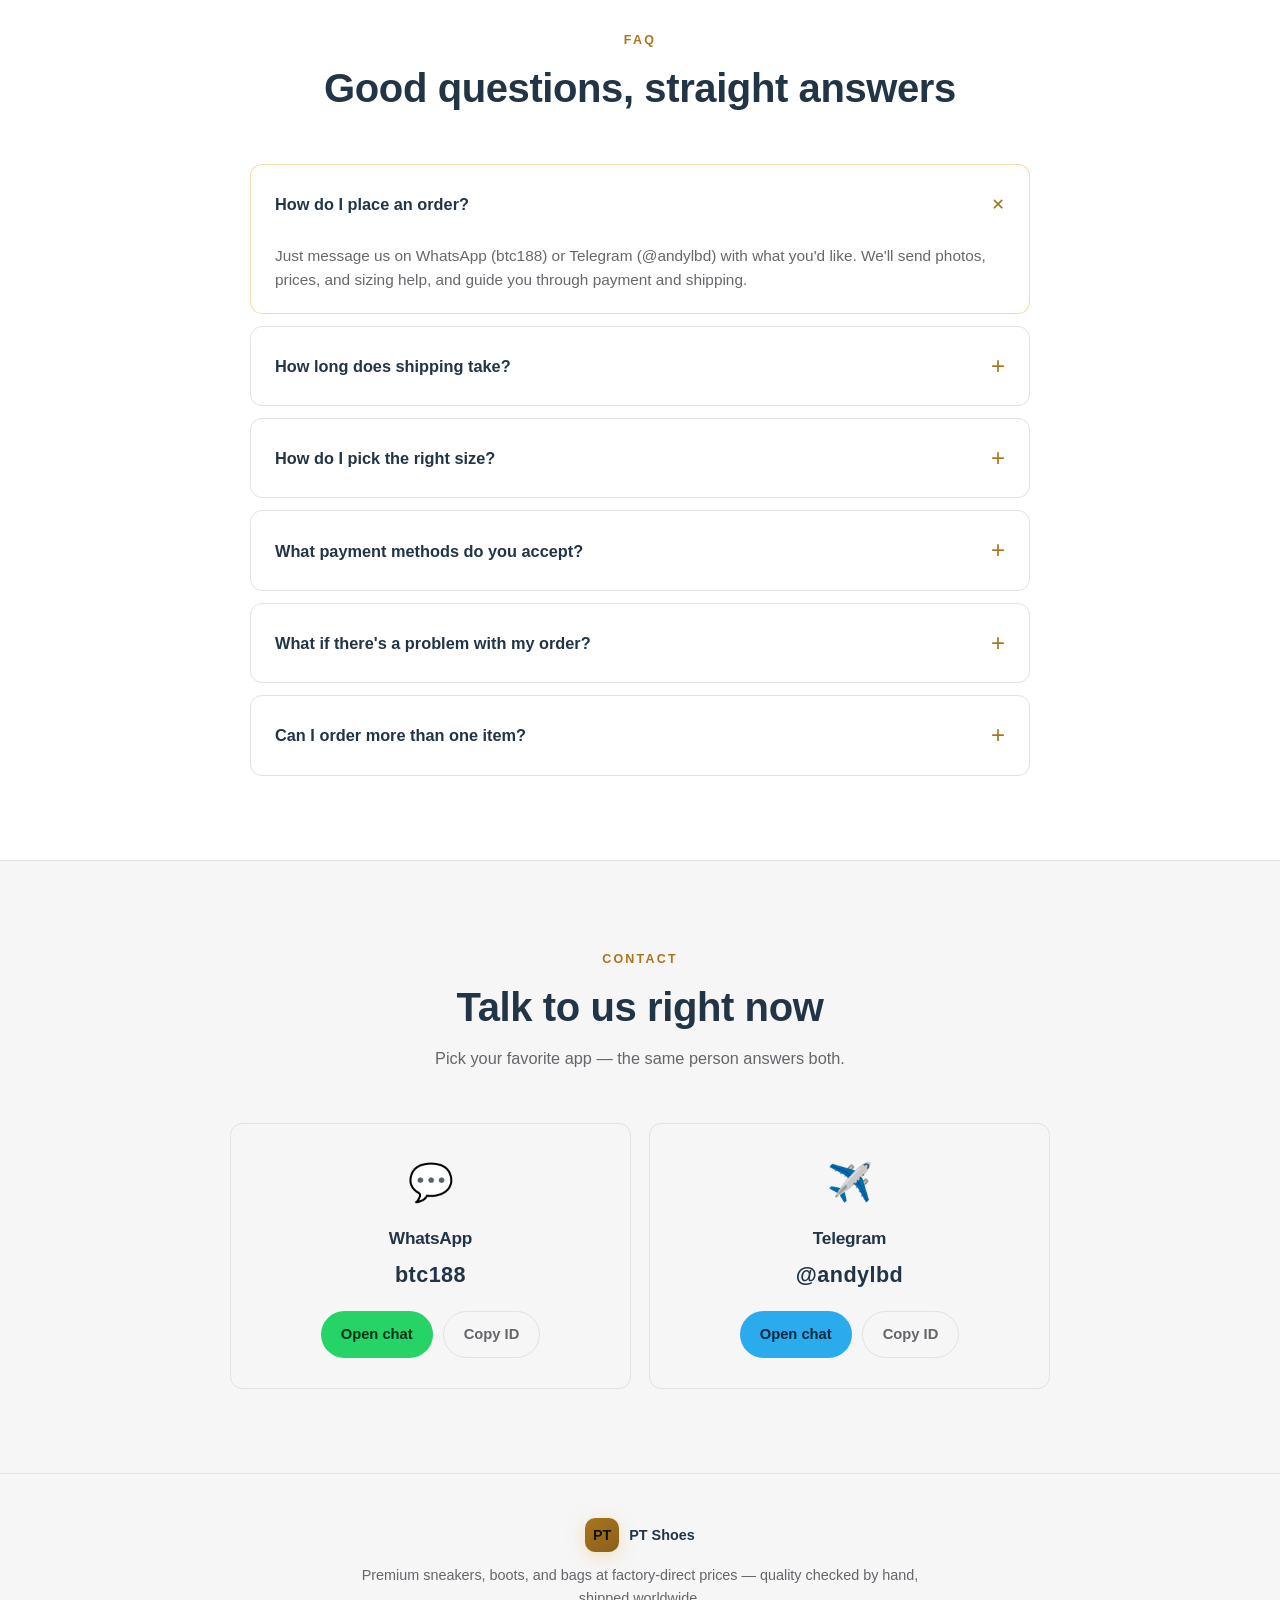
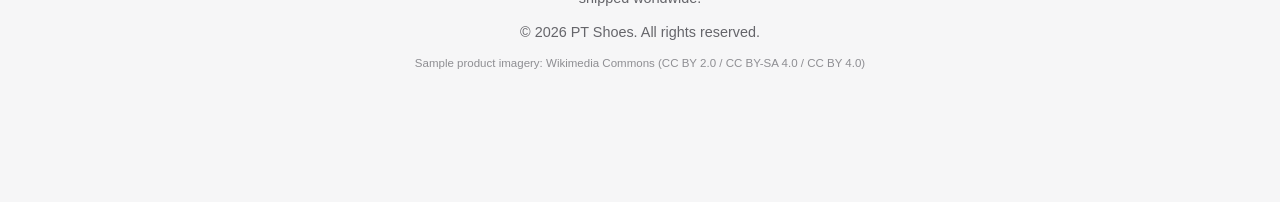
==== commit af61e641: "Add theme toggle button to ptshoes" ====
--- a/index.html
+++ b/index.html
@@ -513,6 +513,7 @@
   </style>
 </head>
 <body>
+  <button class="theme-toggle" type="button" onclick="__setTheme(document.documentElement.classList.contains('dark')?'light':'dark')" aria-label="Toggle dark mode">🌙</button>
   <!-- Announcement marquee -->
   <div class="marquee" aria-hidden="true">
     <div class="marquee-track">
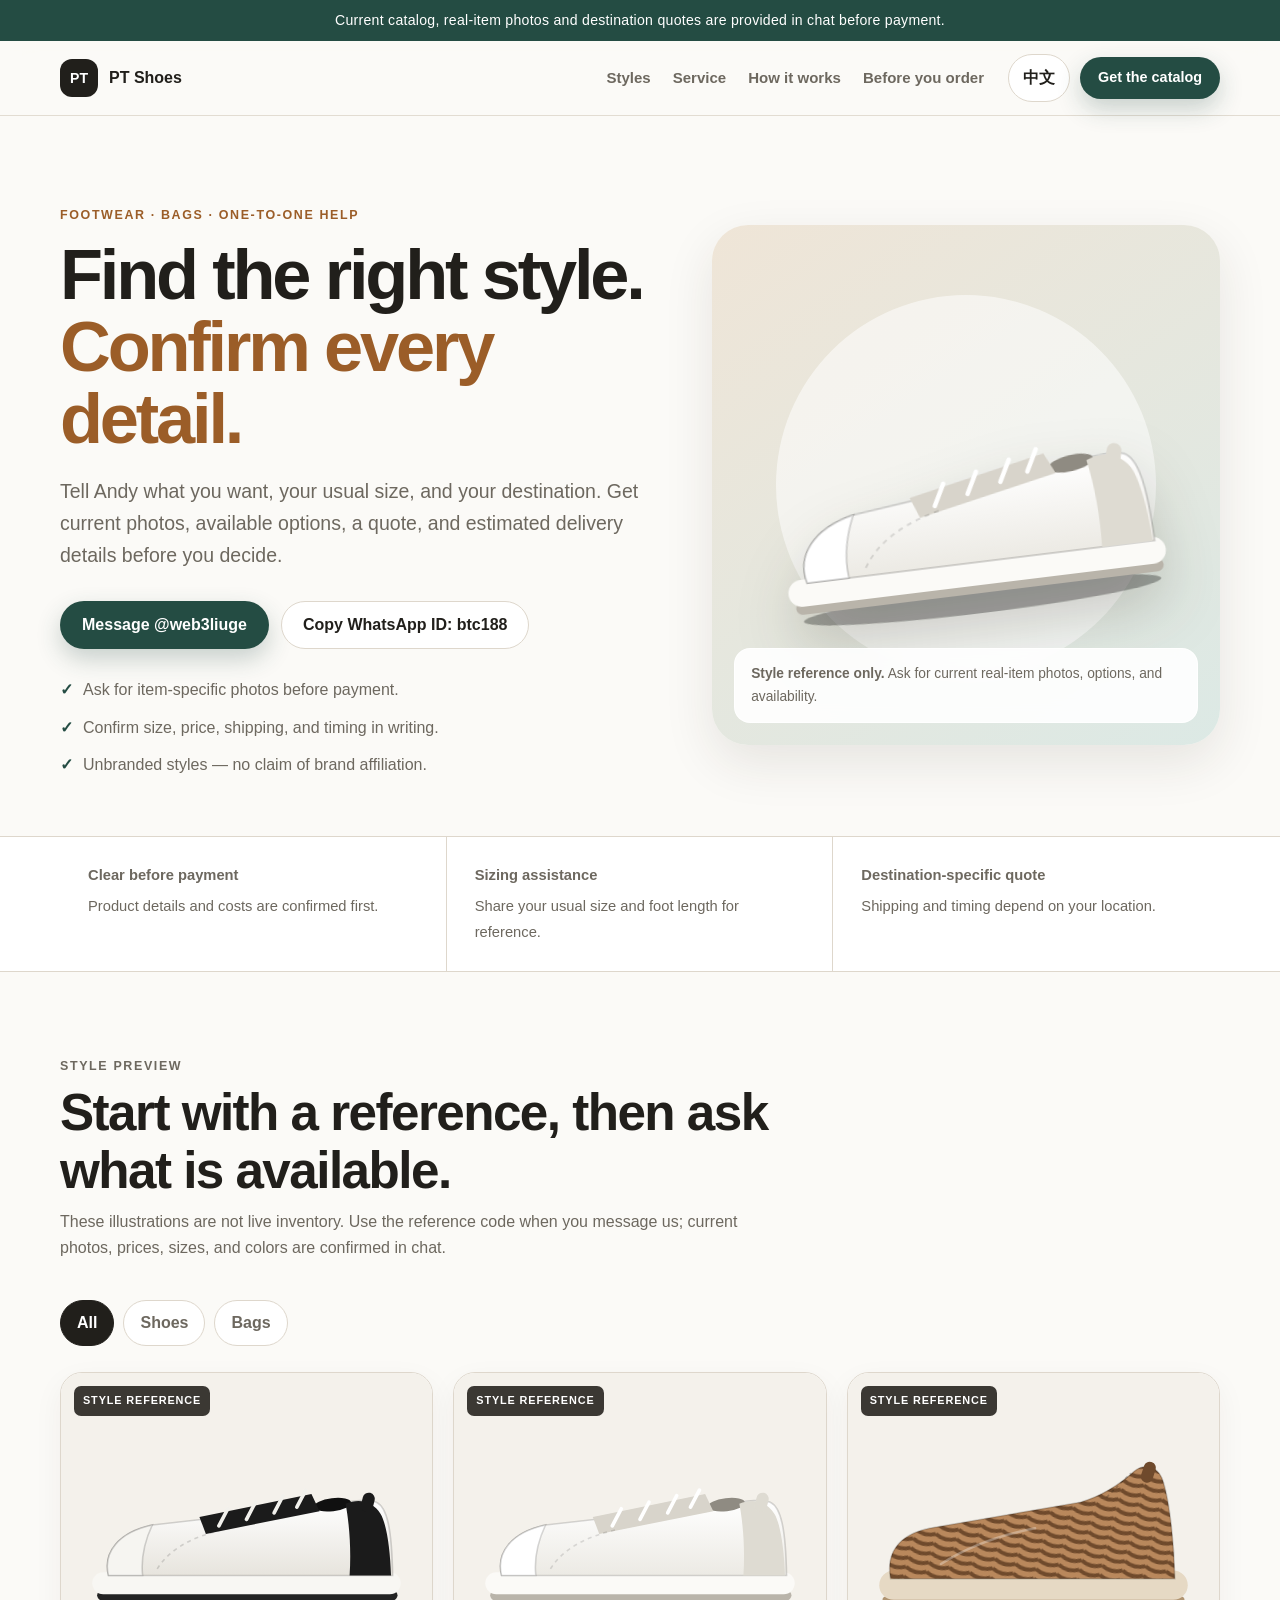
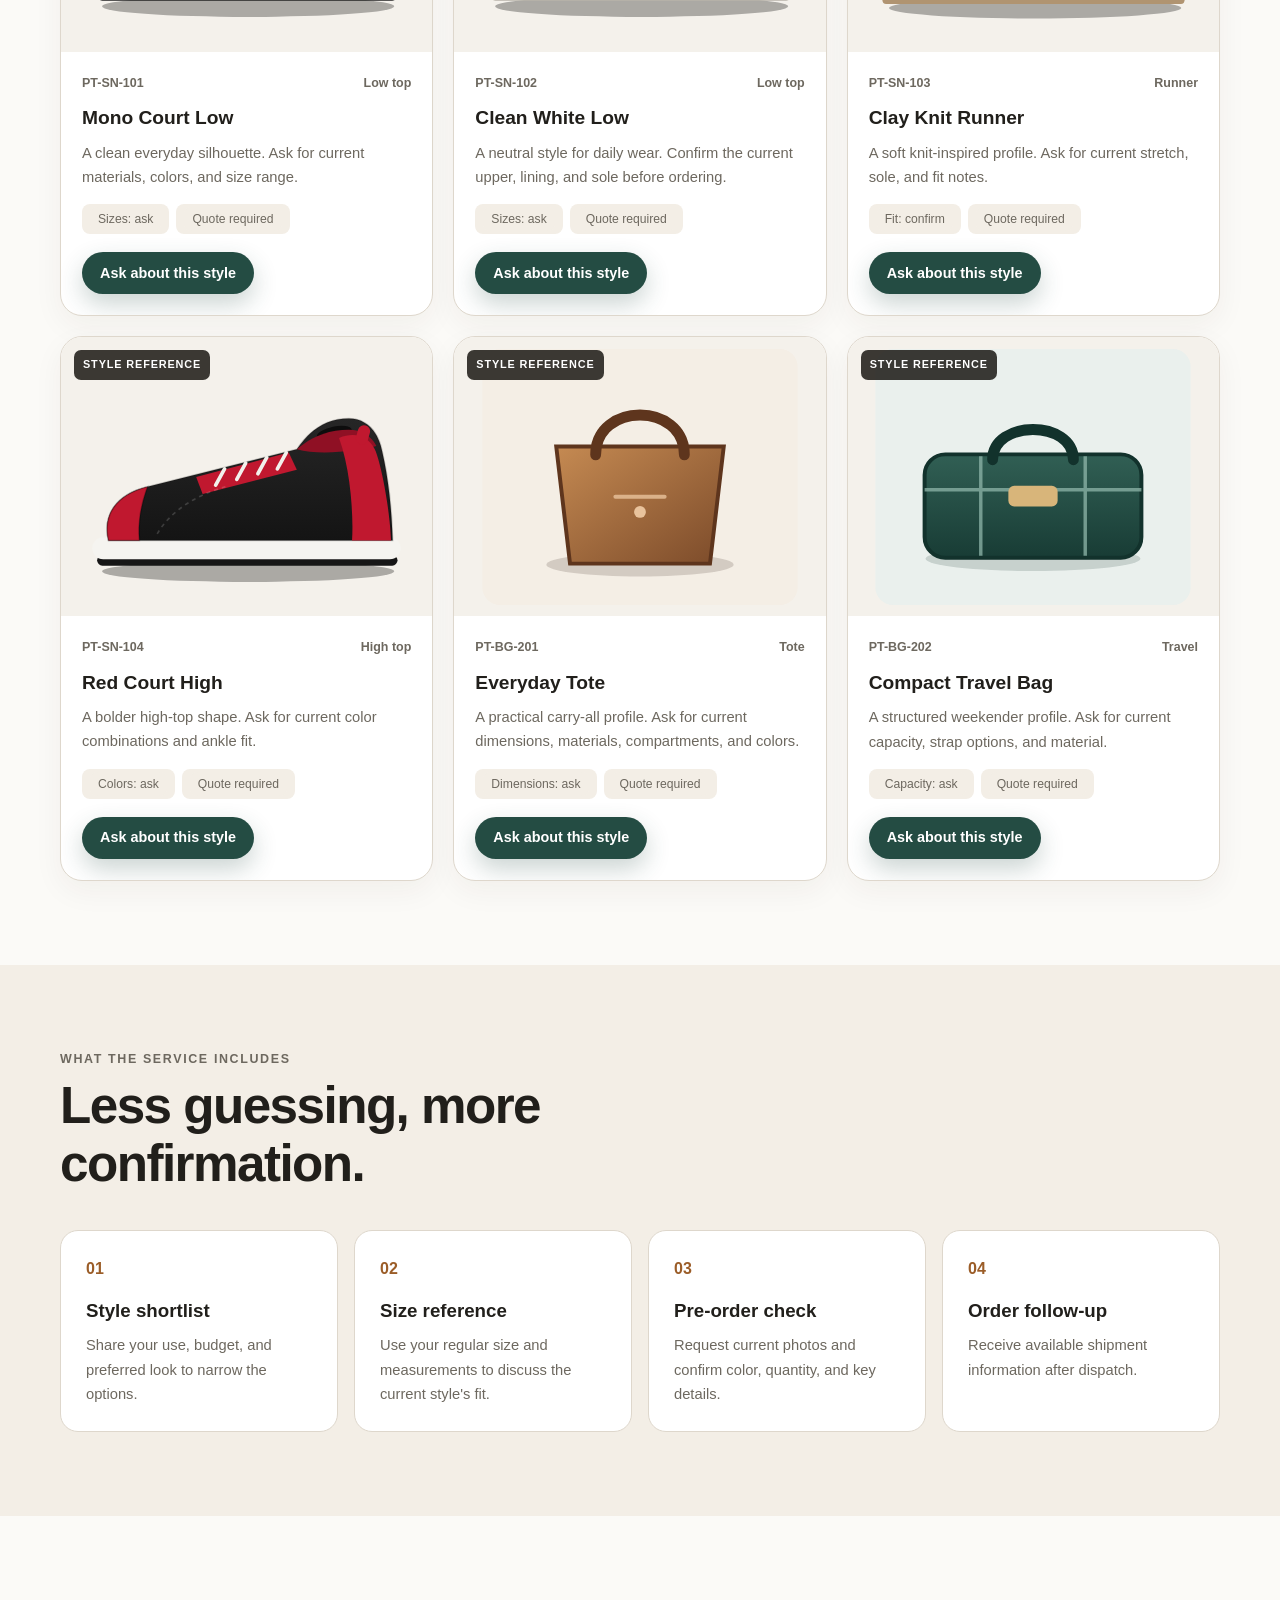
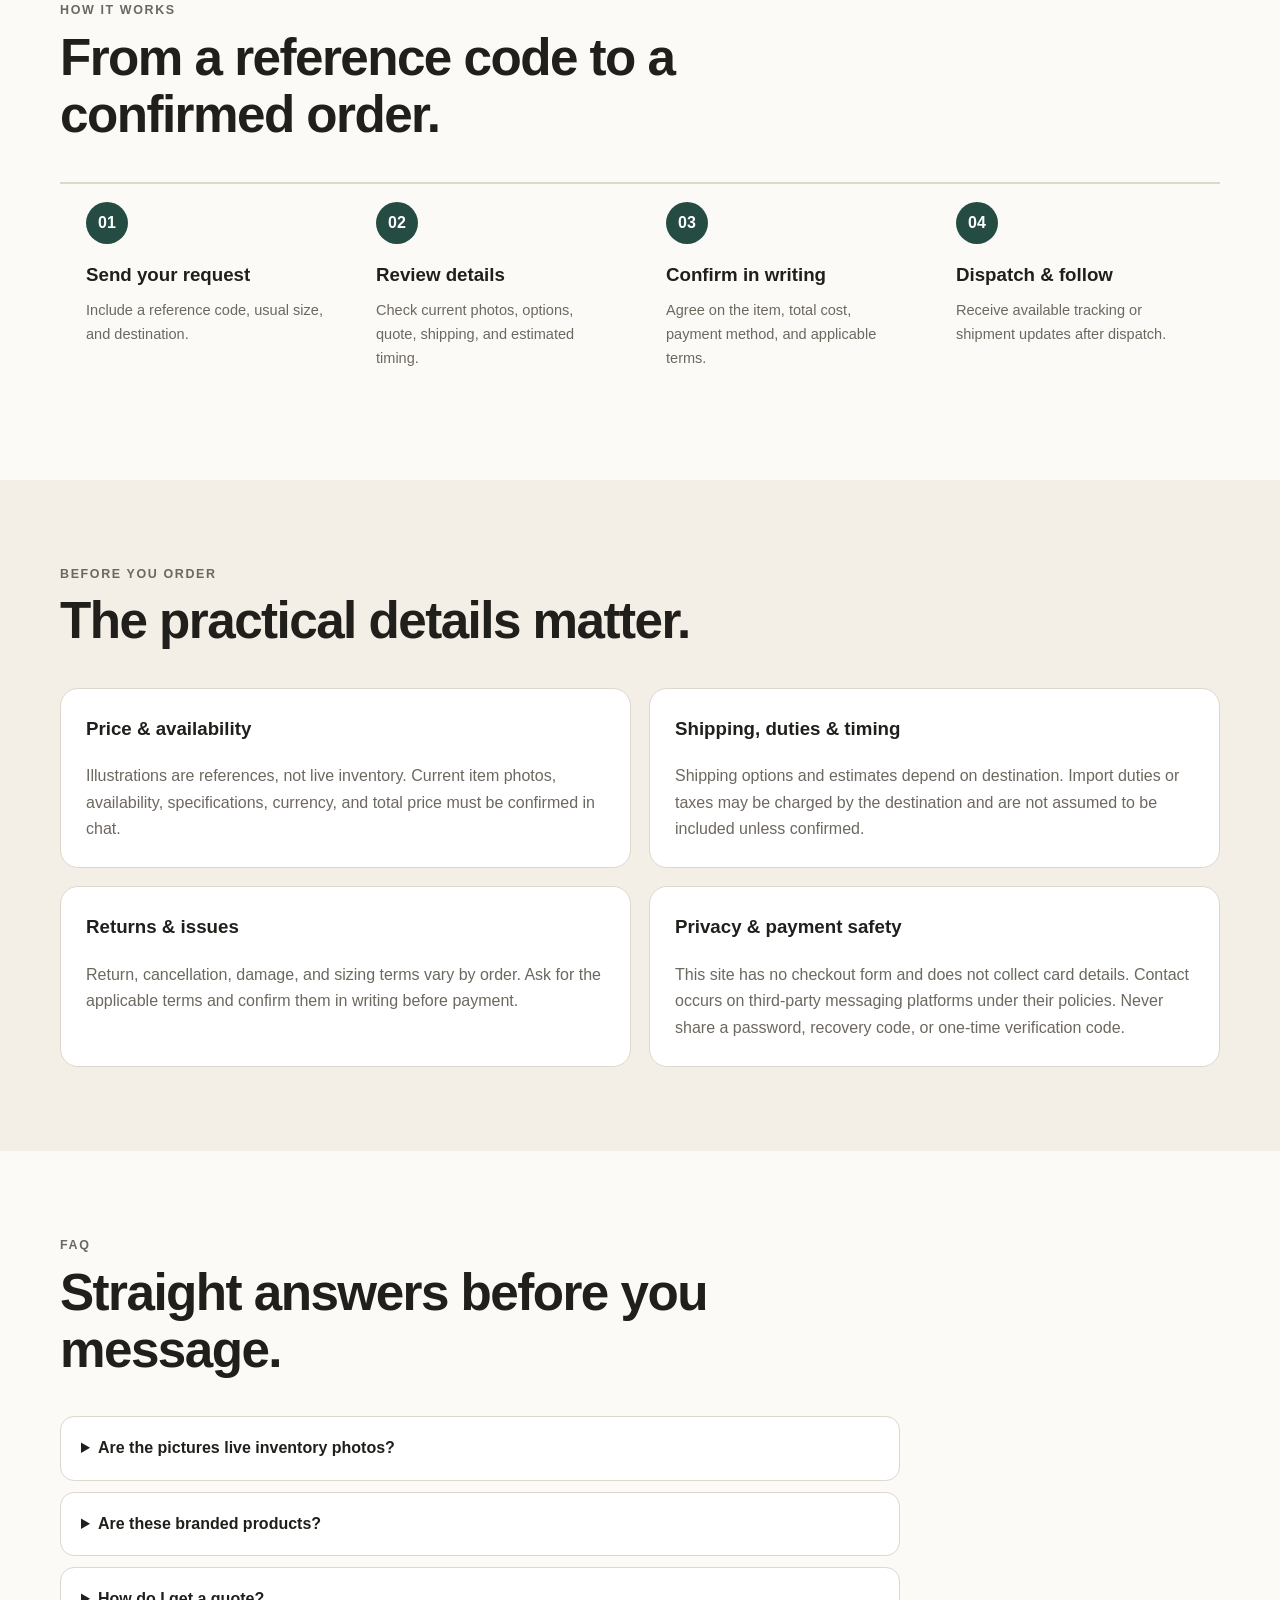
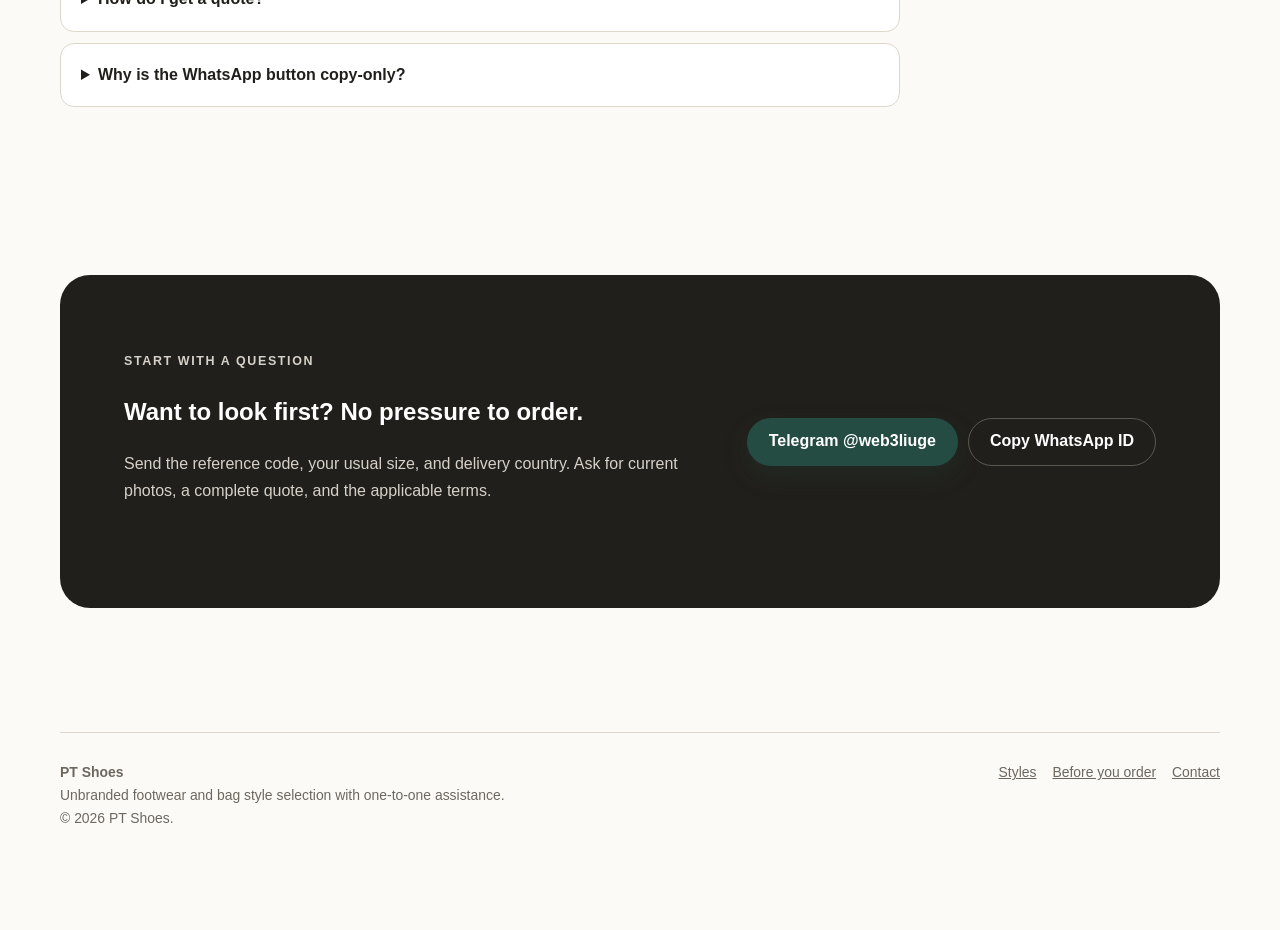
==== commit 051236a2: "Redesign bilingual unbranded catalog landing page" ====
--- a/index.html
+++ b/index.html
@@ -1,812 +1,234 @@
-<!DOCTYPE html>
+<!doctype html>
 <html lang="en">
 <head>
-  <meta charset="UTF-8" />
-  <script>(function(){try{var t=localStorage.getItem("theme");var d=t?t==="dark":window.matchMedia("(prefers-color-scheme: dark)").matches;var r=document.documentElement;r.classList.add(d?"dark":"light");window.__setTheme=function(x){r.classList.remove("dark","light");r.classList.add(x);try{localStorage.setItem("theme",x)}catch(e){};var b=document.querySelectorAll(".theme-toggle");for(var i=0;i<b.length;i++)b[i].textContent=x==="dark"?"\u2600\uFE0F":"\uD83C\uDF19";};window.__setTheme(d?"dark":"light");}catch(e){}})();</script>
+  <meta charset="utf-8" />
   <meta name="viewport" content="width=device-width, initial-scale=1" />
-    <meta name="theme-color" media="(prefers-color-scheme: light)" content="#ffffff" />
-  <meta name="theme-color" media="(prefers-color-scheme: dark)" content="#1b1b1f" />
-  <title>PT Shoes — Factory-Direct Sneakers, Boots &amp; Bags | Order on WhatsApp</title>
-  <meta name="description" content="Factory-direct sneakers, boots, bags and accessories. Premium quality checked one by one, honest prices, fast worldwide shipping. Message us on WhatsApp btc188 today." />
+  <meta name="theme-color" content="#fbfaf7" />
+  <title>PT Shoes | Unbranded Footwear &amp; Bag Selection</title>
+  <meta name="description" content="Explore unbranded footwear and bag styles with one-to-one help on current photos, sizing, pricing, shipping, and availability. English and Chinese support." />
   <meta name="robots" content="index,follow" />
   <link rel="canonical" href="https://ptshoes.us.ci/" />
-  <link rel="alternate" hreflang="en" href="https://ptshoes.us.ci/" />
-  <link rel="alternate" hreflang="x-default" href="https://ptshoes.us.ci/" />
   <link rel="manifest" href="/site.webmanifest" />
-  <link rel="icon" href="/favicon.ico" />
   <link rel="icon" type="image/svg+xml" href="/site-icon.svg" />
-  <link rel="apple-touch-icon" href="/site-icon.svg" />
   <meta property="og:type" content="website" />
   <meta property="og:site_name" content="PT Shoes" />
-  <meta property="og:title" content="PT Shoes — Factory-Direct Sneakers, Boots &amp; Bags" />
-  <meta property="og:description" content="Premium quality, factory-direct prices, fast worldwide shipping. New styles every week. Message us today on WhatsApp." />
+  <meta property="og:title" content="PT Shoes | Unbranded Footwear &amp; Bag Selection" />
+  <meta property="og:description" content="Ask for current photos, available sizes, a quote, and destination-specific shipping before you decide." />
   <meta property="og:url" content="https://ptshoes.us.ci/" />
   <meta property="og:image" content="https://ptshoes.us.ci/og-image.png" />
   <meta name="twitter:card" content="summary_large_image" />
-  <meta name="twitter:title" content="PT Shoes — Factory-Direct Sneakers, Boots &amp; Bags" />
-  <meta name="twitter:description" content="Premium quality, factory-direct prices, fast worldwide shipping. Message us today on WhatsApp." />
-  <meta name="twitter:image" content="https://ptshoes.us.ci/og-image.png" />
+  <link rel="stylesheet" href="./styles.css" />
   <script type="application/ld+json">
-    {"@context":"https://schema.org","@type":"OnlineStore","name":"PT Shoes","url":"https://ptshoes.us.ci/","description":"Factory-direct sneakers, boots, and bags with hand-checked quality, honest prices, and worldwide shipping.","image":"https://ptshoes.us.ci/og-image.png","contactPoint":[{"@type":"ContactPoint","contactType":"customer service","url":"https://wa.me/btc188","availableLanguage":["English","Chinese"]},{"@type":"ContactPoint","contactType":"customer service","url":"https://t.me/andylbd","availableLanguage":["English","Chinese"]}]}
+  {
+    "@context": "https://schema.org",
+    "@type": "Organization",
+    "name": "PT Shoes",
+    "url": "https://ptshoes.us.ci/",
+    "description": "One-to-one selection assistance for unbranded footwear, bags, and accessories.",
+    "sameAs": ["https://t.me/web3liuge"],
+    "contactPoint": {
+      "@type": "ContactPoint",
+      "contactType": "sales",
+      "url": "https://t.me/web3liuge",
+      "availableLanguage": ["English", "Chinese"]
+    }
+  }
   </script>
   <script type="application/ld+json">
-    {"@context":"https://schema.org","@type":"FAQPage","mainEntity":[{"@type":"Question","name":"How do I place an order?","acceptedAnswer":{"@type":"Answer","text":"Just message us on WhatsApp (btc188) or Telegram (@andylbd) with what you'd like. We'll send photos, prices, and sizing help, and guide you through payment and shipping."}},{"@type":"Question","name":"How long does shipping take?","acceptedAnswer":{"@type":"Answer","text":"Orders are prepared and shipped quickly, then travel with full tracking. Exact delivery time depends on your location — ask us for an estimate before you order."}},{"@type":"Question","name":"How do I pick the right size?","acceptedAnswer":{"@type":"Answer","text":"Tell us your usual size (US, EU, or CM) and we'll confirm the best fit for each specific style, since sizing can vary between models."}},{"@type":"Question","name":"What payment methods do you accept?","acceptedAnswer":{"@type":"Answer","text":"We'll confirm the available payment options when you message us and pick the one that's most convenient for your region."}},{"@type":"Question","name":"What if there's a problem with my order?","acceptedAnswer":{"@type":"Answer","text":"We check every order before shipping, but if anything arrives wrong or damaged, message us right away with a photo and we'll make it right."}},{"@type":"Question","name":"Can I order more than one item?","acceptedAnswer":{"@type":"Answer","text":"Absolutely — mix and match shoes, bags, and accessories in one order. We'll pack everything together and give you one shipping quote."}}]}
+  {
+    "@context": "https://schema.org",
+    "@type": "FAQPage",
+    "mainEntity": [
+      {"@type":"Question","name":"Are the pictures live inventory photos?","acceptedAnswer":{"@type":"Answer","text":"No. Illustrations on this page are style references. Ask for current, item-specific photos and availability before ordering."}},
+      {"@type":"Question","name":"How do I get a price and shipping quote?","acceptedAnswer":{"@type":"Answer","text":"Send the reference code, your size, and destination through Telegram. Price, shipping, timing, and any applicable terms are confirmed before payment."}},
+      {"@type":"Question","name":"Are these branded products?","acceptedAnswer":{"@type":"Answer","text":"No. This page presents unbranded styles and does not claim affiliation with or authorization from any third-party brand."}}
+    ]
+  }
   </script>
-  <style>
-    :root {
-      --bg: #0e0c09;
-      --bg-soft: #16130e;
-      --card: rgba(255, 255, 255, 0.045);
-      --card-line: rgba(255, 255, 255, 0.11);
-      --gold: #e8b04b;
-      --gold-soft: #f3cd85;
-      --gold-deep: #b9832c;
-      --ink: #f7f2e9;
-      --ink-2: #c9c0b0;
-      --ink-3: #8f8674;
-      --wa: #25d366;
-      --wa-dark: #128c48;
-      --tg: #2aabee;
-      --tg-dark: #1f88c7;
-      --radius: 18px;
-      --radius-lg: 26px;
-    }
-    * { box-sizing: border-box; margin: 0; padding: 0; }
-    html { scroll-behavior: smooth; }
-    body {
-      font-family: "Avenir Next", "Segoe UI", "Helvetica Neue", Arial, sans-serif;
-      background: var(--bg);
-      color: var(--ink);
-      line-height: 1.6;
-      overflow-x: hidden;
-    }
-    ::selection { background: rgba(232, 176, 75, 0.35); }
-    img, svg { display: block; }
-    a { color: inherit; }
-
-    /* ---------- Marquee announcement ---------- */
-    .marquee {
-      background: linear-gradient(90deg, var(--gold-deep), var(--gold), var(--gold-deep));
-      color: #171208;
-      font-weight: 800;
-      font-size: 0.82rem;
-      letter-spacing: 0.14em;
-      text-transform: uppercase;
-      overflow: hidden;
-      white-space: nowrap;
-      padding: 9px 0;
-    }
-    .marquee-track { display: inline-block; animation: marquee 26s linear infinite; }
-    .marquee-track span { padding: 0 26px; }
-    .marquee:hover .marquee-track { animation-play-state: paused; }
-    @keyframes marquee { from { transform: translateX(0); } to { transform: translateX(-50%); } }
-
-    /* ---------- Nav ---------- */
-    .nav {
-      display: flex;
-      justify-content: space-between;
-      align-items: center;
-      padding: 18px 5vw;
-      position: sticky;
-      top: 0;
-      z-index: 60;
-      background: rgba(255, 255, 255, 0.82);
-      backdrop-filter: blur(14px);
-      border-bottom: 1px solid var(--divider);
-    }
-    .brand { display: flex; align-items: center; gap: 12px; text-decoration: none; }
-    .brand-icon {
-      width: 42px; height: 42px; border-radius: 13px; display: grid; place-items: center;
-      background: linear-gradient(145deg, var(--gold), var(--gold-deep));
-      color: #171208; font-weight: 900; font-size: 1.05rem;
-      box-shadow: 0 4px 18px rgba(232, 176, 75, 0.35);
-    }
-    .brand-text { font-weight: 800; font-size: 1.2rem; letter-spacing: 0.02em; }
-    .nav-cta {
-      background: var(--wa); color: #05301a; font-weight: 800; text-decoration: none;
-      padding: 11px 22px; border-radius: 999px; font-size: 0.95rem;
-      box-shadow: 0 6px 22px rgba(37, 211, 102, 0.35);
-      transition: transform 0.18s ease, box-shadow 0.18s ease;
-    }
-    .nav-cta:hover { transform: translateY(-2px); box-shadow: 0 10px 30px rgba(37, 211, 102, 0.5); }
-
-    /* ---------- Hero ---------- */
-    .hero {
-      position: relative;
-      padding: 88px 5vw 96px;
-      text-align: center;
-      background:
-        radial-gradient(700px 380px at 50% -60px, rgba(232, 176, 75, 0.22), transparent 70%),
-        radial-gradient(500px 300px at 85% 30%, rgba(232, 176, 75, 0.07), transparent 70%),
-        var(--bg);
-      overflow: hidden;
-    }
-    .hero-kicker {
-      display: inline-flex; align-items: center; gap: 8px;
-      border: 1px solid rgba(232, 176, 75, 0.45);
-      color: var(--gold-soft);
-      background: rgba(232, 176, 75, 0.08);
-      padding: 8px 18px; border-radius: 999px;
-      font-size: 0.82rem; font-weight: 750; letter-spacing: 0.12em; text-transform: uppercase;
-      animation: rise 0.7s ease both;
-    }
-    .hero h1 {
-      margin: 26px auto 18px;
-      max-width: 860px;
-      font-size: clamp(2.6rem, 6.4vw, 4.6rem);
-      line-height: 1.06;
-      font-weight: 900;
-      letter-spacing: -0.02em;
-      animation: rise 0.7s 0.08s ease both;
-    }
-    .hero h1 em {
-      font-style: normal;
-      background: linear-gradient(100deg, var(--gold-soft), var(--gold), var(--gold-deep));
-      -webkit-background-clip: text; background-clip: text; color: transparent;
-    }
-    .hero-sub {
-      max-width: 640px; margin: 0 auto;
-      color: var(--ink-2); font-size: clamp(1.02rem, 1.6vw, 1.22rem);
-      animation: rise 0.7s 0.16s ease both;
-    }
-    .hero-ctas {
-      display: flex; justify-content: center; gap: 14px; flex-wrap: wrap;
-      margin-top: 36px; animation: rise 0.7s 0.24s ease both;
-    }
-    .btn {
-      display: inline-flex; align-items: center; gap: 10px;
-      font-weight: 800; font-size: 1.05rem; text-decoration: none;
-      padding: 16px 34px; border-radius: 999px;
-      transition: transform 0.18s ease, box-shadow 0.18s ease;
-    }
-    .btn-wa {
-      background: linear-gradient(145deg, #2fe073, var(--wa-dark));
-      color: #04331b;
-      box-shadow: 0 8px 30px rgba(37, 211, 102, 0.45);
-      animation: glow-wa 2.6s ease-in-out infinite;
-    }
-    .btn-wa:hover { transform: translateY(-3px) scale(1.02); }
-    @keyframes glow-wa {
-      0%, 100% { box-shadow: 0 8px 30px rgba(37, 211, 102, 0.4); }
-      50% { box-shadow: 0 8px 44px rgba(37, 211, 102, 0.65); }
-    }
-    .btn-tg {
-      background: rgba(255, 255, 255, 0.06);
-      border: 1.5px solid rgba(42, 171, 238, 0.55);
-      color: #a8dcf6;
-    }
-    .btn-tg:hover { transform: translateY(-3px); background: rgba(42, 171, 238, 0.12); }
-    .btn-icon { font-size: 1.25rem; line-height: 1; }
-
-    .hero-visual {
-      position: relative;
-      width: min(360px, 70vw);
-      margin: 54px auto 0;
-      animation: rise 0.8s 0.3s ease both;
-    }
-    .hero-shoe {
-      font-size: clamp(6rem, 16vw, 9.5rem);
-      filter: drop-shadow(0 24px 40px rgba(0, 0, 0, 0.55)) drop-shadow(0 0 44px rgba(232, 176, 75, 0.3));
-      animation: float 4.5s ease-in-out infinite;
-    }
-    .hero-shoe-img {
-      width: clamp(230px, 54vw, 320px);
-      filter: drop-shadow(0 24px 40px rgba(0, 0, 0, 0.55)) drop-shadow(0 0 44px rgba(232, 176, 75, 0.3));
-      animation: float 4.5s ease-in-out infinite;
-    }
-    @keyframes float {
-      0%, 100% { transform: translateY(0) rotate(-6deg); }
-      50% { transform: translateY(-18px) rotate(-2deg); }
-    }
-    .hero-shadow {
-      width: 60%; height: 22px; margin: 8px auto 0;
-      background: radial-gradient(closest-side, rgba(0, 0, 0, 0.55), transparent);
-      animation: shadow-pulse 4.5s ease-in-out infinite;
-    }
-    @keyframes shadow-pulse {
-      0%, 100% { transform: scaleX(1); opacity: 0.9; }
-      50% { transform: scaleX(0.72); opacity: 0.55; }
-    }
-    .hero-tag {
-      position: absolute; top: 6%; right: -4%;
-      background: linear-gradient(145deg, var(--gold), var(--gold-deep));
-      color: #171208; font-weight: 900; font-size: 0.78rem; letter-spacing: 0.06em;
-      padding: 8px 16px; border-radius: 999px; transform: rotate(8deg);
-      box-shadow: 0 8px 22px rgba(232, 176, 75, 0.4);
-      animation: float 4.5s 0.6s ease-in-out infinite;
-    }
-
-    .trust-row {
-      display: flex; justify-content: center; gap: 12px; flex-wrap: wrap;
-      margin-top: 44px; animation: rise 0.8s 0.38s ease both;
-    }
-    .trust-chip {
-      display: inline-flex; align-items: center; gap: 8px;
-      background: var(--card); border: 1px solid var(--card-line);
-      color: var(--ink-2); font-size: 0.9rem; font-weight: 650;
-      padding: 10px 20px; border-radius: 999px;
-    }
-    .trust-chip b { color: var(--gold-soft); }
-
-    @keyframes rise { from { opacity: 0; transform: translateY(26px); } to { opacity: 1; transform: none; } }
-
-    /* ---------- Sections ---------- */
-    section { padding: 84px 5vw; position: relative; }
-    .section-head { text-align: center; max-width: 720px; margin: 0 auto 52px; }
-    .eyebrow {
-      display: inline-block;
-      color: var(--gold); font-weight: 800; font-size: 0.78rem;
-      letter-spacing: 0.18em; text-transform: uppercase; margin-bottom: 14px;
-    }
-    .section-head h2 { font-size: clamp(1.7rem, 3.4vw, 2.5rem); line-height: 1.18; letter-spacing: -0.01em; }
-    .section-head p { color: var(--ink-2); margin-top: 14px; font-size: 1.02rem; }
-
-    /* ---------- Categories ---------- */
-    .cats { display: grid; grid-template-columns: repeat(auto-fit, minmax(230px, 1fr)); gap: 18px; max-width: 1120px; margin: 0 auto; }
-    .cat {
-      position: relative;
-      background: var(--card);
-      border: 1px solid var(--card-line);
-      border-radius: var(--radius-lg);
-      padding: 34px 26px 30px;
-      text-align: center;
-      text-decoration: none;
-      overflow: hidden;
-      transition: transform 0.22s ease, border-color 0.22s ease, box-shadow 0.22s ease;
-    }
-    .cat::before {
-      content: ""; position: absolute; inset: 0;
-      background: radial-gradient(320px 180px at 50% -30%, var(--glow, rgba(232,176,75,0.16)), transparent 70%);
-      opacity: 0; transition: opacity 0.25s ease;
-    }
-    .cat:hover { transform: translateY(-7px); border-color: rgba(232, 176, 75, 0.5); box-shadow: 0 22px 46px rgba(0, 0, 0, 0.4); }
-    .cat:hover::before { opacity: 1; }
-    .cat-emoji { font-size: 3.2rem; margin-bottom: 16px; display: inline-block; transition: transform 0.25s ease; }
-    .cat:hover .cat-emoji { transform: scale(1.15) rotate(-6deg); }
-    .cat-img { width: 100%; height: 175px; object-fit: cover; border-radius: 14px; display: block; margin-bottom: 16px; transition: transform 0.25s ease; }
-    .cat:hover .cat-img { transform: translateY(-4px) scale(1.04) rotate(-3deg); }
-    .cat h3 { font-size: 1.22rem; margin-bottom: 8px; }
-    .cat p { color: var(--ink-2); font-size: 0.92rem; min-height: 3.1em; }
-    .cat-link { display: inline-block; margin-top: 16px; color: var(--gold-soft); font-weight: 750; font-size: 0.9rem; letter-spacing: 0.04em; }
-    .cat-link::after { content: " →"; transition: margin 0.2s ease; }
-    .cat:hover .cat-link::after { margin-left: 5px; }
-
-    /* ---------- Why us ---------- */
-    .why { background: var(--bg-soft); border-top: 1px solid var(--divider); border-bottom: 1px solid var(--divider); }
-    .why-grid { display: grid; grid-template-columns: repeat(auto-fit, minmax(240px, 1fr)); gap: 18px; max-width: 1120px; margin: 0 auto; }
-    .why-card {
-      background: var(--card); border: 1px solid var(--card-line);
-      border-radius: var(--radius); padding: 30px 26px;
-      transition: transform 0.2s ease, border-color 0.2s ease;
-    }
-    .why-card:hover { transform: translateY(-5px); border-color: rgba(232, 176, 75, 0.45); }
-    .why-icon { font-size: 2.1rem; margin-bottom: 14px; }
-    .why-card h3 { font-size: 1.08rem; margin-bottom: 8px; }
-    .why-card p { color: var(--ink-2); font-size: 0.93rem; }
-
-    /* ---------- Steps ---------- */
-    .steps { display: grid; grid-template-columns: repeat(auto-fit, minmax(240px, 1fr)); gap: 18px; max-width: 1020px; margin: 0 auto; counter-reset: step; }
-    .step {
-      position: relative;
-      background: var(--card); border: 1px solid var(--card-line);
-      border-radius: var(--radius); padding: 36px 26px 30px;
-    }
-    .step-num {
-      width: 46px; height: 46px; border-radius: 14px; display: grid; place-items: center;
-      background: linear-gradient(145deg, var(--gold), var(--gold-deep));
-      color: #171208; font-weight: 900; font-size: 1.1rem; margin-bottom: 18px;
-      box-shadow: 0 6px 18px rgba(232, 176, 75, 0.3);
-    }
-    .step h3 { font-size: 1.1rem; margin-bottom: 8px; }
-    .step p { color: var(--ink-2); font-size: 0.93rem; }
-
-    /* ---------- Big CTA band ---------- */
-    .cta-band {
-      text-align: center;
-      background:
-        radial-gradient(640px 300px at 50% 0%, rgba(232, 176, 75, 0.2), transparent 70%),
-        linear-gradient(180deg, #141008, var(--bg));
-      border-top: 1px solid rgba(232, 176, 75, 0.25);
-      border-bottom: 1px solid rgba(232, 176, 75, 0.25);
-      padding: 96px 5vw;
-    }
-    .cta-band h2 { font-size: clamp(1.9rem, 4.2vw, 3.1rem); line-height: 1.12; letter-spacing: -0.015em; max-width: 780px; margin: 0 auto; }
-    .cta-band h2 em {
-      font-style: normal;
-      background: linear-gradient(100deg, var(--gold-soft), var(--gold));
-      -webkit-background-clip: text; background-clip: text; color: transparent;
-    }
-    .cta-band p { color: var(--ink-2); margin: 18px auto 34px; max-width: 560px; font-size: 1.05rem; }
-    .cta-band .hero-ctas { margin-top: 0; animation: none; }
-    .cta-note { margin-top: 22px; font-size: 0.88rem; color: var(--ink-3); }
-    .cta-note b { color: var(--gold-soft); }
-
-    /* ---------- FAQ ---------- */
-    .faq-list { max-width: 780px; margin: 0 auto; display: grid; gap: 12px; }
-    .faq-list details {
-      background: var(--card); border: 1px solid var(--card-line);
-      border-radius: var(--radius); overflow: hidden;
-      transition: border-color 0.2s ease;
-    }
-    .faq-list details[open] { border-color: rgba(232, 176, 75, 0.45); }
-    .faq-list summary {
-      list-style: none; cursor: pointer;
-      padding: 20px 24px; font-weight: 750; font-size: 1.02rem;
-      display: flex; justify-content: space-between; gap: 14px; align-items: center;
-    }
-    .faq-list summary::-webkit-details-marker { display: none; }
-    .faq-list summary::after { content: "+"; color: var(--gold); font-size: 1.5rem; font-weight: 400; transition: transform 0.2s ease; }
-    .faq-list details[open] summary::after { transform: rotate(45deg); }
-    .faq-list details p { padding: 0 24px 20px; color: var(--ink-2); font-size: 0.96rem; }
-
-    /* ---------- Contact ---------- */
-    .contact-grid { display: grid; grid-template-columns: repeat(auto-fit, minmax(280px, 1fr)); gap: 18px; max-width: 820px; margin: 0 auto; }
-    .contact-card {
-      background: var(--card); border: 1px solid var(--card-line);
-      border-radius: var(--radius); padding: 30px 28px; text-align: center;
-    }
-    .contact-icon { font-size: 2.3rem; margin-bottom: 12px; }
-    .contact-card h3 { margin-bottom: 6px; font-size: 1.08rem; }
-    .contact-value { font-size: 1.35rem; font-weight: 800; color: var(--gold-soft); letter-spacing: 0.02em; margin-bottom: 18px; }
-    .contact-btns { display: flex; gap: 10px; justify-content: center; flex-wrap: wrap; }
-    .mini-btn {
-      display: inline-flex; align-items: center; gap: 7px;
-      text-decoration: none; font-weight: 750; font-size: 0.92rem;
-      padding: 11px 20px; border-radius: 999px;
-      transition: transform 0.18s ease, filter 0.18s ease;
-    }
-    .mini-btn:hover { transform: translateY(-2px); filter: brightness(1.08); }
-    .mini-wa { background: var(--wa); color: #05301a; }
-    .mini-tg { background: var(--tg); color: #05283c; }
-    .copy-btn {
-      background: transparent; border: 1.5px solid var(--card-line); color: var(--ink-2);
-      font: inherit; font-weight: 750; font-size: 0.92rem;
-      padding: 11px 20px; border-radius: 999px; cursor: pointer;
-      transition: border-color 0.18s ease, color 0.18s ease;
-    }
-    .copy-btn:hover { border-color: var(--gold); color: var(--gold-soft); }
-
-    /* ---------- Footer ---------- */
-    footer {
-      border-top: 1px solid var(--divider);
-      padding: 44px 5vw 120px;
-      text-align: center; color: var(--ink-3); font-size: 0.9rem;
-    }
-    .footer-brand { display: inline-flex; align-items: center; gap: 10px; font-weight: 800; color: var(--ink); margin-bottom: 12px; text-decoration: none; }
-    .footer-brand .brand-icon { width: 34px; height: 34px; font-size: 0.9rem; border-radius: 10px; }
-    footer p { max-width: 560px; margin: 0 auto 10px; }
-
-    /* ---------- Floating WhatsApp bubble ---------- */
-    .wa-bubble {
-      position: fixed; right: 22px; bottom: 22px; z-index: 80;
-      display: inline-flex; align-items: center; gap: 10px;
-      background: linear-gradient(145deg, #2fe073, var(--wa-dark));
-      color: #04331b; font-weight: 850; text-decoration: none;
-      padding: 15px 24px; border-radius: 999px;
-      box-shadow: 0 10px 34px rgba(37, 211, 102, 0.5);
-      animation: bubble-pop 0.5s 0.9s ease both;
-      transition: transform 0.2s ease;
-    }
-    .wa-bubble:hover { transform: translateY(-3px) scale(1.04); }
-    .wa-bubble::after {
-      content: ""; position: absolute; inset: -5px; border-radius: 999px;
-      border: 2px solid rgba(37, 211, 102, 0.5);
-      animation: ring 2.2s ease-out infinite;
-    }
-    @keyframes ring { 0% { transform: scale(0.9); opacity: 0.9; } 100% { transform: scale(1.35); opacity: 0; } }
-    @keyframes bubble-pop { from { opacity: 0; transform: translateY(30px); } to { opacity: 1; transform: none; } }
-
-    /* ---------- Sticky bottom bar (mobile) ---------- */
-    .sticky-bar {
-      position: fixed; left: 0; right: 0; bottom: 0; z-index: 70;
-      display: none;
-      background: rgba(14, 12, 9, 0.92); backdrop-filter: blur(14px);
-      border-top: 1px solid rgba(255, 255, 255, 0.1);
-      padding: 12px 14px calc(12px + env(safe-area-inset-bottom));
-      gap: 10px;
-    }
-    .sticky-bar a {
-      flex: 1; text-align: center; text-decoration: none; font-weight: 800; font-size: 0.95rem;
-      padding: 13px 8px; border-radius: 999px;
-    }
-    .sticky-wa { background: var(--wa); color: #05301a; }
-    .sticky-tg { background: rgba(255, 255, 255, 0.07); border: 1.5px solid rgba(42, 171, 238, 0.55); color: #a8dcf6; }
-
-    @media (max-width: 860px) {
-      .wa-bubble span { display: none; }
-      .wa-bubble { padding: 16px; border-radius: 50%; bottom: 86px; }
-      .sticky-bar { display: flex; }
-      footer { padding-bottom: 150px; }
-      section { padding: 64px 5vw; }
-      .hero { padding: 60px 5vw 72px; }
-    }
-
-    @media (prefers-reduced-motion: reduce) {
-      *, *::before, *::after { animation-duration: 0.01ms !important; animation-iteration-count: 1 !important; transition-duration: 0.01ms !important; }
-      html { scroll-behavior: auto; }
-    }
-  </style>
-    <script async src="https://www.googletagmanager.com/gtag/js?id=G-XDE7CN1DH1"></script>
-    <script>
-      window.dataLayer = window.dataLayer || [];
-      function gtag() { dataLayer.push(arguments); }
-      gtag("js", new Date());
-      gtag("config", "G-XDE7CN1DH1");
-    </script>
-  <style id="vp-layer">
-
-    :root {
-      --bg: #ffffff; --bg-soft: #f6f6f7; --divider: #e2e2e3; --divider-strong: #d9d9db;
-      --text-1: #213547; --text-2: rgba(60, 60, 67, 0.78); --text-3: rgba(60, 60, 67, 0.56);
-      --brand: #a8761f; --brand-bright: #d9a441; --brand-soft: rgba(184, 131, 44, 0.1); --brand-line: rgba(184, 131, 44, 0.38);
-      --ink: #213547; --ink-2: rgba(60, 60, 67, 0.78); --ink-3: rgba(60, 60, 67, 0.56);
-      --card: #ffffff; --card-line: #e2e2e3; --gold: #a8761f; --gold-soft: #d9a441; --gold-deep: #8a5f1a;
-    }
-    body { background: var(--bg); color: var(--text-1); }
-    h1, h2, h3 { letter-spacing: -0.015em; }
-    .marquee { background: var(--bg-soft); border-bottom: 1px solid var(--divider); color: var(--text-2); }
-    .hero { background: none; }
-    .hero-kicker { display: inline-block; background: var(--brand-soft); border: 1px solid var(--brand-line); color: var(--brand); border-radius: 999px; padding: 8px 18px; font-weight: 700; }
-    .hero h1 { color: var(--text-1); font-weight: 800; letter-spacing: -0.02em; }
-    .hero h1 em, .cta-band h2 em {
-      font-style: normal;
-      background: linear-gradient(120deg, #a8761f 10%, #d9a441 90%);
-      -webkit-background-clip: text;
-      background-clip: text;
-      -webkit-text-fill-color: transparent;
-      color: transparent;
-    }
-    .hero-sub { color: var(--text-2); }
-    .btn { border-radius: 20px; }
-    .btn-wa { background: #1fae55; border-color: #1fae55; }
-    .btn-tg { background: var(--bg); border: 1px solid var(--divider-strong); color: var(--text-1); }
-    .hero-tag { background: var(--brand); color: #fff; border-radius: 8px; }
-    .trust-chip { background: var(--bg-soft); border: 1px solid var(--divider); border-radius: 10px; color: var(--text-2); }
-    .eyebrow { color: var(--brand); }
-    .section-head h2 { color: var(--text-1); }
-    .cat { background: var(--bg); border: 1px solid var(--divider); border-radius: 12px; box-shadow: none; }
-    .cat:hover { border-color: var(--brand-line); transform: translateY(-2px); box-shadow: none; }
-    .cat h3 { color: var(--text-1); }
-    .cat p { color: var(--text-2); }
-    .cat-link { color: var(--brand); }
-    .why-card, .step, .contact-card { background: var(--bg-soft); border: 1px solid var(--divider); border-radius: 12px; box-shadow: none; }
-    .why-card h3, .step h3, .contact-card h3 { color: var(--text-1); }
-    .why-card p, .step p, .contact-card p { color: var(--text-2); }
-    .step-num { background: var(--brand-soft); color: var(--brand); border: 1px solid var(--brand-line); }
-    .cta-band { background: var(--bg-soft); border: 1px solid var(--divider); border-radius: 12px; }
-    .cta-band h2 { color: var(--text-1); }
-    .cta-band p { color: var(--text-2); }
-    .cta-note { color: var(--text-3); }
-    .faq-list details { background: var(--bg); border: 1px solid var(--divider); border-radius: 12px; }
-    .faq-list summary { color: var(--text-1); }
-    .faq-list details p { color: var(--text-2); }
-    .contact-value { color: var(--text-1); }
-    .wa-bubble { background: #1fae55; }
-    .sticky-bar { background: rgba(255, 255, 255, 0.9); -webkit-backdrop-filter: blur(12px); backdrop-filter: blur(12px); border-top: 1px solid var(--divider); }
-    .sticky-wa { color: #1fae55; }
-    .sticky-tg { color: var(--text-1); }
-    footer { background: var(--bg-soft); border-top: 1px solid var(--divider); color: var(--text-2); }
-    .footer-brand { color: var(--text-1); }
-    @media (prefers-color-scheme: dark) {
-      :root {
-        --bg: #1b1b1f; --bg-soft: #161618; --divider: #2e2e32; --divider-strong: #3a3a3f;
-        --text-1: rgba(255, 255, 245, 0.86); --text-2: rgba(235, 235, 245, 0.6); --text-3: rgba(235, 235, 245, 0.38);
-        --brand: #d9a441; --brand-bright: #f0c97a; --brand-soft: rgba(217, 164, 65, 0.14); --brand-line: rgba(217, 164, 65, 0.4);
-        --ink: rgba(255, 255, 245, 0.86); --ink-2: rgba(235, 235, 245, 0.6); --ink-3: rgba(235, 235, 245, 0.38);
-        --card: #1f1f23; --card-line: #2e2e32; --gold: #d9a441; --gold-soft: #f0c97a; --gold-deep: #b9832c;
-      }
-      body { background: var(--bg); }
-      .btn-tg { background: var(--bg-soft); color: var(--text-1); }
-      .faq-list details { background: var(--bg); }
-      .sticky-bar { background: rgba(27, 27, 31, 0.9); }
-      .marquee { background: var(--bg-soft); }
-    }
-
-  </style>
-
-  <style id="vp-theme-toggle">
-    html.dark { --bg: #1b1b1f; --bg-soft: #161618; --divider: #2e2e32; --divider-strong: #3a3a3f; --text-1: rgba(255, 255, 245, 0.86); --text-2: rgba(235, 235, 245, 0.6); --text-3: rgba(235, 235, 245, 0.38); --brand: #d9a441; --brand-bright: #f0c97a; --brand-soft: rgba(217, 164, 65, 0.14); --brand-line: rgba(217, 164, 65, 0.4); --ink: rgba(255, 255, 245, 0.86); --ink-2: rgba(235, 235, 245, 0.6); --ink-3: rgba(235, 235, 245, 0.38); --card: #1f1f23; --card-line: #2e2e32; --gold: #d9a441; --gold-soft: #f0c97a; --gold-deep: #b9832c; }
-    html.light { --bg: #ffffff; --bg-soft: #f6f6f7; --divider: #e2e2e3; --divider-strong: #d9d9db; --text-1: #213547; --text-2: rgba(60, 60, 67, 0.78); --text-3: rgba(60, 60, 67, 0.56); --brand: #a8761f; --brand-bright: #d9a441; --brand-soft: rgba(184, 131, 44, 0.1); --brand-line: rgba(184, 131, 44, 0.38); --ink: #213547; --ink-2: rgba(60, 60, 67, 0.78); --ink-3: rgba(60, 60, 67, 0.56); --card: #ffffff; --card-line: #e2e2e3; --gold: #a8761f; --gold-soft: #d9a441; --gold-deep: #8a5f1a; }
-    html.dark .sticky-bar { background: rgba(27, 27, 31, 0.9); }
-    html.light .sticky-bar { background: rgba(255, 255, 255, 0.9); }
-    .theme-toggle { position: fixed; top: 14px; right: 14px; z-index: 90; width: 38px; height: 38px; border-radius: 50%; border: 1px solid var(--divider-strong); background: var(--card); cursor: pointer; font-size: 1.05rem; line-height: 1; }
-  </style>
 </head>
-<body>
-  <button class="theme-toggle" type="button" onclick="__setTheme(document.documentElement.classList.contains('dark')?'light':'dark')" aria-label="Toggle dark mode">🌙</button>
-  <!-- Announcement marquee -->
-  <div class="marquee" aria-hidden="true">
-    <div class="marquee-track">
-      <span>✦ Factory-direct pricing</span><span>✦ New styles every week</span><span>✦ Worldwide shipping</span><span>✦ 1-on-1 personal service</span><span>✦ WhatsApp: btc188</span>
-      <span>✦ Factory-direct pricing</span><span>✦ New styles every week</span><span>✦ Worldwide shipping</span><span>✦ 1-on-1 personal service</span><span>✦ WhatsApp: btc188</span>
+<body data-site-lang="en">
+  <a class="skip-link" href="#catalog"><span lang="en">Skip to styles</span><span lang="zh-CN">跳到款式</span></a>
+
+  <div class="notice">
+    <span lang="en">Current catalog, real-item photos and destination quotes are provided in chat before payment.</span>
+    <span lang="zh-CN">付款前通过聊天确认当前目录、商品实拍与目的地报价。</span>
+  </div>
+
+  <header class="site-header">
+    <div class="wrap nav">
+      <a class="logo" href="#top" aria-label="PT Shoes home"><span class="logo-mark">PT</span><span>PT Shoes</span></a>
+      <nav class="nav-links" aria-label="Primary navigation">
+        <a href="#catalog"><span lang="en">Styles</span><span lang="zh-CN">款式</span></a>
+        <a href="#service"><span lang="en">Service</span><span lang="zh-CN">服务</span></a>
+        <a href="#process"><span lang="en">How it works</span><span lang="zh-CN">购买流程</span></a>
+        <a href="#policies"><span lang="en">Before you order</span><span lang="zh-CN">下单须知</span></a>
+      </nav>
+      <div class="nav-actions">
+        <button class="lang-toggle" type="button" data-language-toggle aria-label="切换到中文">中文</button>
+        <a class="btn btn-primary btn-small" href="https://t.me/web3liuge" target="_blank" rel="noopener">
+          <span lang="en">Get the catalog</span><span lang="zh-CN">获取目录</span>
+        </a>
+      </div>
     </div>
+  </header>
+
+  <main id="top">
+    <section class="hero">
+      <div class="wrap hero-grid">
+        <div>
+          <p class="eyebrow"><span lang="en">Footwear · Bags · One-to-one help</span><span lang="zh-CN">鞋履 · 包袋 · 一对一咨询</span></p>
+          <h1>
+            <span lang="en">Find the right style. <em>Confirm every detail.</em></span>
+            <span lang="zh-CN">找到喜欢的款式，<em>下单前确认每个细节。</em></span>
+          </h1>
+          <p class="hero-lead">
+            <span lang="en">Tell Andy what you want, your usual size, and your destination. Get current photos, available options, a quote, and estimated delivery details before you decide.</span>
+            <span lang="zh-CN">告诉 Andy 你的款式需求、常穿尺码和收货地区。决定下单前，先获取当前实拍、可选规格、报价和预计配送信息。</span>
+          </p>
+          <div class="hero-actions">
+            <a class="btn btn-primary" href="https://t.me/web3liuge" target="_blank" rel="noopener" data-inquiry="PT-CATALOG">
+              <span lang="en">Message @web3liuge</span><span lang="zh-CN">联系 @web3liuge</span>
+            </a>
+            <button class="btn btn-secondary" type="button" data-copy-whatsapp>
+              <span lang="en">Copy WhatsApp ID: btc188</span><span lang="zh-CN">复制 WhatsApp ID：btc188</span>
+            </button>
+          </div>
+          <ul class="proof-list">
+            <li><b>✓</b><span lang="en">Ask for item-specific photos before payment.</span><span lang="zh-CN">付款前可索取具体商品实拍。</span></li>
+            <li><b>✓</b><span lang="en">Confirm size, price, shipping, and timing in writing.</span><span lang="zh-CN">以文字确认尺码、价格、运费和时效。</span></li>
+            <li><b>✓</b><span lang="en">Unbranded styles — no claim of brand affiliation.</span><span lang="zh-CN">仅展示无品牌款式，不声称与任何品牌有关联。</span></li>
+          </ul>
+        </div>
+        <div class="hero-visual" aria-label="Unbranded sneaker style illustration">
+          <img src="./assets/shoes/court-low-white.svg" alt="Illustration of an unbranded white low-top sneaker" width="420" height="300" />
+          <div class="visual-note">
+            <span lang="en"><strong>Style reference only.</strong> Ask for current real-item photos, options, and availability.</span>
+            <span lang="zh-CN"><strong>仅作款式参考。</strong>请联系获取当前商品实拍、可选规格和库存情况。</span>
+          </div>
+        </div>
+      </div>
+    </section>
+
+    <section class="trust-strip" aria-label="Service principles">
+      <div class="wrap trust-grid">
+        <div class="trust-item"><strong><span lang="en">Clear before payment</span><span lang="zh-CN">付款前说明清楚</span></strong><span lang="en">Product details and costs are confirmed first.</span><span lang="zh-CN">先确认商品信息和全部费用。</span></div>
+        <div class="trust-item"><strong><span lang="en">Sizing assistance</span><span lang="zh-CN">尺码协助</span></strong><span lang="en">Share your usual size and foot length for reference.</span><span lang="zh-CN">提供常穿尺码和脚长作为参考。</span></div>
+        <div class="trust-item"><strong><span lang="en">Destination-specific quote</span><span lang="zh-CN">按目的地报价</span></strong><span lang="en">Shipping and timing depend on your location.</span><span lang="zh-CN">运费与时效根据收货地区确认。</span></div>
+      </div>
+    </section>
+
+    <section id="catalog" class="section">
+      <div class="wrap">
+        <div class="section-head">
+          <p class="eyebrow"><span lang="en">Style preview</span><span lang="zh-CN">款式预览</span></p>
+          <h2><span lang="en">Start with a reference, then ask what is available.</span><span lang="zh-CN">先选参考款，再确认当前可选商品。</span></h2>
+          <p><span lang="en">These illustrations are not live inventory. Use the reference code when you message us; current photos, prices, sizes, and colors are confirmed in chat.</span><span lang="zh-CN">以下插画并非实时库存。咨询时请发送参考编号，当前实拍、价格、尺码和颜色以聊天确认结果为准。</span></p>
+        </div>
+        <div class="filters" aria-label="Filter style references">
+          <button class="filter is-active" type="button" data-filter="all" aria-pressed="true"><span lang="en">All</span><span lang="zh-CN">全部</span></button>
+          <button class="filter" type="button" data-filter="shoes" aria-pressed="false"><span lang="en">Shoes</span><span lang="zh-CN">鞋履</span></button>
+          <button class="filter" type="button" data-filter="bags" aria-pressed="false"><span lang="en">Bags</span><span lang="zh-CN">包袋</span></button>
+        </div>
+        <div class="product-grid">
+          <article class="product-card" data-category="shoes">
+            <div class="product-media"><span class="reference-badge">STYLE REFERENCE</span><img src="./assets/shoes/court-low-panda.svg" alt="Black and white unbranded court shoe illustration" width="420" height="300" loading="lazy" /></div>
+            <div class="product-body"><div class="product-meta"><span>PT-SN-101</span><span><span lang="en">Low top</span><span lang="zh-CN">低帮</span></span></div><h3><span lang="en">Mono Court Low</span><span lang="zh-CN">黑白低帮板鞋</span></h3><p><span lang="en">A clean everyday silhouette. Ask for current materials, colors, and size range.</span><span lang="zh-CN">简洁日常轮廓。可咨询当前材质、颜色和尺码范围。</span></p><div class="specs"><span><span lang="en">Sizes: ask</span><span lang="zh-CN">尺码：咨询</span></span><span><span lang="en">Quote required</span><span lang="zh-CN">价格：询价</span></span></div><div class="product-actions"><a class="btn btn-primary btn-small" href="https://t.me/web3liuge" target="_blank" rel="noopener" data-inquiry="PT-SN-101"><span lang="en">Ask about this style</span><span lang="zh-CN">咨询这款</span></a></div></div>
+          </article>
+          <article class="product-card" data-category="shoes">
+            <div class="product-media"><span class="reference-badge">STYLE REFERENCE</span><img src="./assets/shoes/court-low-white.svg" alt="White unbranded low-top shoe illustration" width="420" height="300" loading="lazy" /></div>
+            <div class="product-body"><div class="product-meta"><span>PT-SN-102</span><span><span lang="en">Low top</span><span lang="zh-CN">低帮</span></span></div><h3><span lang="en">Clean White Low</span><span lang="zh-CN">纯白低帮休闲鞋</span></h3><p><span lang="en">A neutral style for daily wear. Confirm the current upper, lining, and sole before ordering.</span><span lang="zh-CN">适合日常搭配的中性款。下单前请确认当前鞋面、内里和鞋底信息。</span></p><div class="specs"><span><span lang="en">Sizes: ask</span><span lang="zh-CN">尺码：咨询</span></span><span><span lang="en">Quote required</span><span lang="zh-CN">价格：询价</span></span></div><div class="product-actions"><a class="btn btn-primary btn-small" href="https://t.me/web3liuge" target="_blank" rel="noopener" data-inquiry="PT-SN-102"><span lang="en">Ask about this style</span><span lang="zh-CN">咨询这款</span></a></div></div>
+          </article>
+          <article class="product-card" data-category="shoes">
+            <div class="product-media"><span class="reference-badge">STYLE REFERENCE</span><img src="./assets/shoes/knit-runner-clay.svg" alt="Earth-tone unbranded knit runner illustration" width="420" height="300" loading="lazy" /></div>
+            <div class="product-body"><div class="product-meta"><span>PT-SN-103</span><span><span lang="en">Runner</span><span lang="zh-CN">运动休闲</span></span></div><h3><span lang="en">Clay Knit Runner</span><span lang="zh-CN">大地色针织休闲鞋</span></h3><p><span lang="en">A soft knit-inspired profile. Ask for current stretch, sole, and fit notes.</span><span lang="zh-CN">柔和针织风格轮廓。可咨询当前弹性、鞋底和版型说明。</span></p><div class="specs"><span><span lang="en">Fit: confirm</span><span lang="zh-CN">版型：确认</span></span><span><span lang="en">Quote required</span><span lang="zh-CN">价格：询价</span></span></div><div class="product-actions"><a class="btn btn-primary btn-small" href="https://t.me/web3liuge" target="_blank" rel="noopener" data-inquiry="PT-SN-103"><span lang="en">Ask about this style</span><span lang="zh-CN">咨询这款</span></a></div></div>
+          </article>
+          <article class="product-card" data-category="shoes">
+            <div class="product-media"><span class="reference-badge">STYLE REFERENCE</span><img src="./assets/shoes/court-high-red.svg" alt="Red and white unbranded high-top shoe illustration" width="420" height="300" loading="lazy" /></div>
+            <div class="product-body"><div class="product-meta"><span>PT-SN-104</span><span><span lang="en">High top</span><span lang="zh-CN">高帮</span></span></div><h3><span lang="en">Red Court High</span><span lang="zh-CN">红白高帮板鞋</span></h3><p><span lang="en">A bolder high-top shape. Ask for current color combinations and ankle fit.</span><span lang="zh-CN">更醒目的高帮轮廓。可咨询当前配色和脚踝包裹感。</span></p><div class="specs"><span><span lang="en">Colors: ask</span><span lang="zh-CN">颜色：咨询</span></span><span><span lang="en">Quote required</span><span lang="zh-CN">价格：询价</span></span></div><div class="product-actions"><a class="btn btn-primary btn-small" href="https://t.me/web3liuge" target="_blank" rel="noopener" data-inquiry="PT-SN-104"><span lang="en">Ask about this style</span><span lang="zh-CN">咨询这款</span></a></div></div>
+          </article>
+          <article class="product-card" data-category="bags">
+            <div class="product-media"><span class="reference-badge">STYLE REFERENCE</span><img src="./assets/products/everyday-tote.svg" alt="Unbranded brown everyday tote illustration" width="640" height="520" loading="lazy" /></div>
+            <div class="product-body"><div class="product-meta"><span>PT-BG-201</span><span><span lang="en">Tote</span><span lang="zh-CN">托特包</span></span></div><h3><span lang="en">Everyday Tote</span><span lang="zh-CN">日常托特包</span></h3><p><span lang="en">A practical carry-all profile. Ask for current dimensions, materials, compartments, and colors.</span><span lang="zh-CN">实用大容量轮廓。可咨询当前尺寸、材质、隔层和颜色。</span></p><div class="specs"><span><span lang="en">Dimensions: ask</span><span lang="zh-CN">尺寸：咨询</span></span><span><span lang="en">Quote required</span><span lang="zh-CN">价格：询价</span></span></div><div class="product-actions"><a class="btn btn-primary btn-small" href="https://t.me/web3liuge" target="_blank" rel="noopener" data-inquiry="PT-BG-201"><span lang="en">Ask about this style</span><span lang="zh-CN">咨询这款</span></a></div></div>
+          </article>
+          <article class="product-card" data-category="bags">
+            <div class="product-media"><span class="reference-badge">STYLE REFERENCE</span><img src="./assets/products/travel-bag.svg" alt="Unbranded dark green travel bag illustration" width="640" height="520" loading="lazy" /></div>
+            <div class="product-body"><div class="product-meta"><span>PT-BG-202</span><span><span lang="en">Travel</span><span lang="zh-CN">旅行包</span></span></div><h3><span lang="en">Compact Travel Bag</span><span lang="zh-CN">轻便旅行包</span></h3><p><span lang="en">A structured weekender profile. Ask for current capacity, strap options, and material.</span><span lang="zh-CN">有型的短途旅行轮廓。可咨询当前容量、背带配置和材质。</span></p><div class="specs"><span><span lang="en">Capacity: ask</span><span lang="zh-CN">容量：咨询</span></span><span><span lang="en">Quote required</span><span lang="zh-CN">价格：询价</span></span></div><div class="product-actions"><a class="btn btn-primary btn-small" href="https://t.me/web3liuge" target="_blank" rel="noopener" data-inquiry="PT-BG-202"><span lang="en">Ask about this style</span><span lang="zh-CN">咨询这款</span></a></div></div>
+          </article>
+        </div>
+      </div>
+    </section>
+
+    <section id="service" class="section section-alt">
+      <div class="wrap">
+        <div class="section-head"><p class="eyebrow"><span lang="en">What the service includes</span><span lang="zh-CN">服务内容</span></p><h2><span lang="en">Less guessing, more confirmation.</span><span lang="zh-CN">少一点盲选，多一点确认。</span></h2></div>
+        <div class="service-grid">
+          <article class="service-card"><span class="num">01</span><h3><span lang="en">Style shortlist</span><span lang="zh-CN">选款建议</span></h3><p><span lang="en">Share your use, budget, and preferred look to narrow the options.</span><span lang="zh-CN">说明用途、预算和喜欢的风格，协助缩小选择范围。</span></p></article>
+          <article class="service-card"><span class="num">02</span><h3><span lang="en">Size reference</span><span lang="zh-CN">尺码参考</span></h3><p><span lang="en">Use your regular size and measurements to discuss the current style's fit.</span><span lang="zh-CN">结合常穿尺码和测量信息，讨论当前款式版型。</span></p></article>
+          <article class="service-card"><span class="num">03</span><h3><span lang="en">Pre-order check</span><span lang="zh-CN">下单前核对</span></h3><p><span lang="en">Request current photos and confirm color, quantity, and key details.</span><span lang="zh-CN">索取当前实拍，并确认颜色、数量和主要细节。</span></p></article>
+          <article class="service-card"><span class="num">04</span><h3><span lang="en">Order follow-up</span><span lang="zh-CN">订单跟进</span></h3><p><span lang="en">Receive available shipment information after dispatch.</span><span lang="zh-CN">发货后获取可提供的物流信息。</span></p></article>
+        </div>
+      </div>
+    </section>
+
+    <section id="process" class="section">
+      <div class="wrap">
+        <div class="section-head"><p class="eyebrow"><span lang="en">How it works</span><span lang="zh-CN">购买流程</span></p><h2><span lang="en">From a reference code to a confirmed order.</span><span lang="zh-CN">从参考编号到确认订单。</span></h2></div>
+        <div class="process">
+          <article class="process-step"><h3><span lang="en">Send your request</span><span lang="zh-CN">发送需求</span></h3><p><span lang="en">Include a reference code, usual size, and destination.</span><span lang="zh-CN">提供参考编号、常穿尺码和收货地区。</span></p></article>
+          <article class="process-step"><h3><span lang="en">Review details</span><span lang="zh-CN">核对细节</span></h3><p><span lang="en">Check current photos, options, quote, shipping, and estimated timing.</span><span lang="zh-CN">确认当前实拍、可选规格、报价、运费和预计时效。</span></p></article>
+          <article class="process-step"><h3><span lang="en">Confirm in writing</span><span lang="zh-CN">文字确认</span></h3><p><span lang="en">Agree on the item, total cost, payment method, and applicable terms.</span><span lang="zh-CN">以文字确认商品、总费用、付款方式和适用条款。</span></p></article>
+          <article class="process-step"><h3><span lang="en">Dispatch &amp; follow</span><span lang="zh-CN">发货与跟进</span></h3><p><span lang="en">Receive available tracking or shipment updates after dispatch.</span><span lang="zh-CN">发货后获取可提供的物流或运输更新。</span></p></article>
+        </div>
+      </div>
+    </section>
+
+    <section id="policies" class="section section-alt">
+      <div class="wrap">
+        <div class="section-head"><p class="eyebrow"><span lang="en">Before you order</span><span lang="zh-CN">下单须知</span></p><h2><span lang="en">The practical details matter.</span><span lang="zh-CN">把实际细节先说清楚。</span></h2></div>
+        <div class="policy-grid">
+          <article class="policy"><h3><span lang="en">Price &amp; availability</span><span lang="zh-CN">价格与库存</span></h3><p><span lang="en">Illustrations are references, not live inventory. Current item photos, availability, specifications, currency, and total price must be confirmed in chat.</span><span lang="zh-CN">页面插画仅作参考，并非实时库存。当前实拍、库存、规格、币种和总价须通过聊天确认。</span></p></article>
+          <article class="policy"><h3><span lang="en">Shipping, duties &amp; timing</span><span lang="zh-CN">运输、税费与时效</span></h3><p><span lang="en">Shipping options and estimates depend on destination. Import duties or taxes may be charged by the destination and are not assumed to be included unless confirmed.</span><span lang="zh-CN">运输方式和预计时效取决于目的地。除非另有确认，目的地产生的进口税费不视为已包含。</span></p></article>
+          <article class="policy"><h3><span lang="en">Returns &amp; issues</span><span lang="zh-CN">退换与异常</span></h3><p><span lang="en">Return, cancellation, damage, and sizing terms vary by order. Ask for the applicable terms and confirm them in writing before payment.</span><span lang="zh-CN">退换、取消、破损和尺码相关条件可能因订单而异。付款前请索取并以文字确认适用条款。</span></p></article>
+          <article class="policy"><h3><span lang="en">Privacy &amp; payment safety</span><span lang="zh-CN">隐私与付款安全</span></h3><p><span lang="en">This site has no checkout form and does not collect card details. Contact occurs on third-party messaging platforms under their policies. Never share a password, recovery code, or one-time verification code.</span><span lang="zh-CN">本站没有在线结账表单，也不收集银行卡信息。联系通过第三方通讯平台进行并受其政策约束。不要分享密码、恢复码或一次性验证码。</span></p></article>
+        </div>
+      </div>
+    </section>
+
+    <section class="section">
+      <div class="wrap">
+        <div class="section-head"><p class="eyebrow">FAQ</p><h2><span lang="en">Straight answers before you message.</span><span lang="zh-CN">联系前先了解这些问题。</span></h2></div>
+        <div class="faq">
+          <details><summary><span lang="en">Are the pictures live inventory photos?</span><span lang="zh-CN">页面图片是实时库存实拍吗？</span></summary><p><span lang="en">No. The page uses original illustrations as style references. Ask for current item-specific photos and availability before ordering.</span><span lang="zh-CN">不是。页面使用原创插画作为款式参考。下单前请索取具体商品当前实拍并确认库存。</span></p></details>
+          <details><summary><span lang="en">Are these branded products?</span><span lang="zh-CN">这些是品牌商品吗？</span></summary><p><span lang="en">No. This page presents unbranded styles and does not claim affiliation with or authorization from any third-party brand.</span><span lang="zh-CN">不是。本页仅展示无品牌款式，不声称与任何第三方品牌存在关联或授权关系。</span></p></details>
+          <details><summary><span lang="en">How do I get a quote?</span><span lang="zh-CN">如何获取报价？</span></summary><p><span lang="en">Send the reference code, your usual size, and destination through Telegram. Ask for current photos, available options, price, shipping, and estimated timing.</span><span lang="zh-CN">通过 Telegram 发送参考编号、常穿尺码和收货地区，并索取当前实拍、可选规格、价格、运费和预计时效。</span></p></details>
+          <details><summary><span lang="en">Why is the WhatsApp button copy-only?</span><span lang="zh-CN">为什么 WhatsApp 只能复制 ID？</span></summary><p><span lang="en">The available contact is an ID rather than an international phone number, so the site does not create an invalid click-to-chat link. Copy <strong>btc188</strong> and search for it in WhatsApp.</span><span lang="zh-CN">目前提供的是 ID，而不是国际格式手机号，因此本站不会生成无效的点击聊天链接。请复制 <strong>btc188</strong> 后在 WhatsApp 中搜索。</span></p></details>
+        </div>
+      </div>
+    </section>
+
+    <section id="contact" class="section">
+      <div class="wrap">
+        <div class="contact-panel">
+          <div><p class="eyebrow"><span lang="en">Start with a question</span><span lang="zh-CN">先问清楚再决定</span></p><h2><span lang="en">Want to look first? No pressure to order.</span><span lang="zh-CN">想先看看？不必急着下单。</span></h2><p><span lang="en">Send the reference code, your usual size, and delivery country. Ask for current photos, a complete quote, and the applicable terms.</span><span lang="zh-CN">发送参考编号、常穿尺码和收货国家/地区，索取当前实拍、完整报价和适用条款。</span></p><div class="copy-status" role="status" aria-live="polite" data-copy-status></div></div>
+          <div class="contact-actions"><a class="btn btn-primary" href="https://t.me/web3liuge" target="_blank" rel="noopener" data-inquiry="PT-CATALOG"><span lang="en">Telegram @web3liuge</span><span lang="zh-CN">Telegram @web3liuge</span></a><button class="btn btn-secondary" type="button" data-copy-whatsapp><span lang="en">Copy WhatsApp ID</span><span lang="zh-CN">复制 WhatsApp ID</span></button></div>
+        </div>
+      </div>
+    </section>
+  </main>
+
+  <footer class="site-footer">
+    <div class="wrap footer-row">
+      <div><strong>PT Shoes</strong><br /><span lang="en">Unbranded footwear and bag style selection with one-to-one assistance.</span><span lang="zh-CN">无品牌鞋包选款与一对一咨询。</span><br />&copy; <span id="year">2026</span> PT Shoes.</div>
+      <div class="footer-links"><a href="#catalog"><span lang="en">Styles</span><span lang="zh-CN">款式</span></a><a href="#policies"><span lang="en">Before you order</span><span lang="zh-CN">下单须知</span></a><a href="#contact"><span lang="en">Contact</span><span lang="zh-CN">联系</span></a></div>
+    </div>
+  </footer>
+
+  <div class="mobile-contact" aria-label="Contact options">
+    <a class="btn btn-primary" href="https://t.me/web3liuge" target="_blank" rel="noopener" data-inquiry="PT-CATALOG"><span lang="en">Telegram</span><span lang="zh-CN">Telegram</span></a>
+    <button class="btn btn-secondary" type="button" data-copy-whatsapp><span lang="en">Copy WhatsApp ID</span><span lang="zh-CN">复制 WhatsApp ID</span></button>
   </div>
 
-  <header class="nav">
-    <a class="brand" href="#top">
-      <span class="brand-icon">PT</span>
-      <span class="brand-text">PT Shoes</span>
-    </a>
-    <a class="nav-cta" href="https://wa.me/btc188" target="_blank" rel="noopener">💬 Order Now</a>
-  </header>
-
-  <main id="top">
-    <!-- ==================== HERO ==================== -->
-    <section class="hero" style="padding-top: 80px;">
-      <span class="hero-kicker">✦ Factory-Direct · Premium Quality</span>
-      <h1>Step Into <em>Better Shoes.</em><br />Pay <em>Factory Prices.</em></h1>
-      <p class="hero-sub">Premium sneakers, boots, and bags — checked one by one before shipping. Fresh styles land every week. One message is all it takes.</p>
-      <div class="hero-ctas">
-        <a class="btn btn-wa" href="https://wa.me/btc188" target="_blank" rel="noopener"><span class="btn-icon">💬</span> Chat on WhatsApp</a>
-        <a class="btn btn-tg" href="https://t.me/andylbd" target="_blank" rel="noopener"><span class="btn-icon">✈️</span> Telegram @andylbd</a>
-      </div>
-      <div class="hero-visual">
-        <img class="hero-shoe-img" src="./assets/shoes/court-low-panda.svg" alt="Black and white retro court sneaker" width="420" height="300" />
-        <div class="hero-shadow"></div>
-        <span class="hero-tag">NEW DROP WEEKLY</span>
-      </div>
-      <div class="trust-row">
-        <span class="trust-chip"><b>🚚</b> Fast worldwide shipping</span>
-        <span class="trust-chip"><b>✅</b> Quality checked by hand</span>
-        <span class="trust-chip"><b>💬</b> Real person, real answers</span>
-        <span class="trust-chip"><b>🔁</b> Easy exchanges</span>
-      </div>
-    </section>
-
-    <!-- ==================== CATEGORIES ==================== -->
-    <section id="catalog" aria-labelledby="catalog-title">
-      <div class="section-head">
-        <span class="eyebrow">Catalog</span>
-        <h2 id="catalog-title">What are you shopping for today?</h2>
-        <p>Every category is stocked with fresh styles. Message us for the latest catalog photos and prices.</p>
-      </div>
-      <div class="cats">
-        <a class="cat" href="https://wa.me/btc188?text=Hi!%20Show%20me%20the%20latest%20sneakers" target="_blank" rel="noopener">
-          <span class="cat-emoji">👟</span>
-          <h3>Sneakers</h3>
-          <p>Street-ready kicks for every outfit — new colorways arriving every week.</p>
-          <span class="cat-link">See latest styles</span>
-        </a>
-        <a class="cat" href="https://wa.me/btc188?text=Hi!%20Show%20me%20the%20latest%20boots%20and%20heels" target="_blank" rel="noopener" style="--glow: rgba(214, 130, 60, 0.16);">
-          <span class="cat-emoji">🥾</span>
-          <h3>Boots &amp; Heels</h3>
-          <p>Sharp boots and elegant heels that turn a simple outfit into a statement.</p>
-          <span class="cat-link">See latest styles</span>
-        </a>
-        <a class="cat" href="https://wa.me/btc188?text=Hi!%20Show%20me%20the%20latest%20bags" target="_blank" rel="noopener" style="--glow: rgba(196, 92, 130, 0.16);">
-          <span class="cat-emoji">👜</span>
-          <h3>Bags</h3>
-          <p>Everyday totes, crossbodies, and travel bags that finish every look.</p>
-          <span class="cat-link">See latest styles</span>
-        </a>
-        <a class="cat" href="https://wa.me/btc188?text=Hi!%20Show%20me%20accessories" target="_blank" rel="noopener" style="--glow: rgba(96, 165, 210, 0.16);">
-          <span class="cat-emoji">🧢</span>
-          <h3>Accessories</h3>
-          <p>Caps, socks, and the small extras that complete your style.</p>
-          <span class="cat-link">See latest styles</span>
-        </a>
-      </div>
-    </section>
-
-    <!-- ==================== TRENDING ==================== -->
-    <section aria-labelledby="trending-title">
-      <div class="section-head">
-        <span class="eyebrow">Fresh drops</span>
-        <h2 id="trending-title">Trending in this week's catalog</h2>
-        <p>Real photos, sizes, and prices live in our WhatsApp catalog — tap any style and we'll send the latest pictures within minutes.</p>
-      </div>
-      <div class="cats">
-        <a class="cat" href="https://wa.me/btc188?text=Hi!%20Interested%20in%20retro%20court%20sneakers" target="_blank" rel="noopener">
-          <img class="cat-img" src="./assets/photos/retro-court.jpg" alt="Retro court sneaker" loading="lazy" />
-          <h3>Retro Court Classic</h3>
-          <p>The throwback court silhouette everyone asks about — grab it before the colorway is gone.</p>
-          <span class="cat-link">Ask for photos &amp; price</span>
-        </a>
-        <a class="cat" href="https://wa.me/btc188?text=Hi!%20Interested%20in%20a%20retro%20high-top" target="_blank" rel="noopener" style="--glow: rgba(214, 90, 70, 0.16);">
-          <img class="cat-img" src="./assets/photos/hightop-generic.jpg" alt="Retro high-top sneakers" loading="lazy" />
-          <h3>Retro High-Top</h3>
-          <p>Classic court stance with serious presence, on and off the blacktop.</p>
-          <span class="cat-link">Ask for photos &amp; price</span>
-        </a>
-        <a class="cat" href="https://wa.me/btc188?text=Hi!%20Interested%20in%20a%20knit%20runner" target="_blank" rel="noopener" style="--glow: rgba(96, 165, 210, 0.16);">
-          <img class="cat-img" src="./assets/photos/yeezy-knit.jpg" alt="Knit sock-style runner" loading="lazy" />
-          <h3>Knit Runner</h3>
-          <p>Sock-fit knit comfort with a pillow-soft ride.</p>
-          <span class="cat-link">Ask for photos &amp; price</span>
-        </a>
-        <a class="cat" href="https://wa.me/btc188?text=Hi!%20Interested%20in%20boots" target="_blank" rel="noopener" style="--glow: rgba(180, 140, 90, 0.18);">
-          <img class="cat-img" src="./assets/photos/splitrock-boots.jpg" alt="Premium leather work boots" loading="lazy" />
-          <h3>All-Day Boots</h3>
-          <p>Rugged, sharp, and comfortable from day one.</p>
-          <span class="cat-link">Ask for photos &amp; price</span>
-        </a>
-        <a class="cat" href="https://wa.me/btc188?text=Hi!%20Interested%20in%20heels" target="_blank" rel="noopener" style="--glow: rgba(196, 92, 130, 0.16);">
-          <img class="cat-img" src="./assets/photos/designer-heels.jpg" alt="Designer stiletto heels" loading="lazy" />
-          <h3>Evening Heels</h3>
-          <p>The finishing touch that steals the room.</p>
-          <span class="cat-link">Ask for photos &amp; price</span>
-        </a>
-        <a class="cat" href="https://wa.me/btc188?text=Hi!%20Interested%20in%20bags" target="_blank" rel="noopener" style="--glow: rgba(150, 110, 200, 0.16);">
-          <img class="cat-img" src="./assets/photos/briefcase-cc.jpg" alt="Leather work bag" loading="lazy" />
-          <h3>Everyday Bags</h3>
-          <p>Crossbodies, totes, and work bags that carry the whole look.</p>
-          <span class="cat-link">Ask for photos &amp; price</span>
-        </a>
-      </div>
-    </section>
-
-    <!-- ==================== WHY US ==================== -->
-    <section class="why" aria-labelledby="why-title">
-      <div class="section-head">
-        <span class="eyebrow">Why PT Shoes</span>
-        <h2 id="why-title">The way shopping online should feel</h2>
-        <p>No middlemen, no guessing, no waiting on bots. Just great products and a person who answers.</p>
-      </div>
-      <div class="why-grid">
-        <div class="why-card">
-          <div class="why-icon">💰</div>
-          <h3>Factory-Direct Prices</h3>
-          <p>We source straight from the factories in Putian — the shoe capital of the world — so you skip every markup in between.</p>
-        </div>
-        <div class="why-card">
-          <div class="why-icon">✅</div>
-          <h3>Checked One by One</h3>
-          <p>Every pair is inspected before it ships: stitching, glue, soles, and sizing. If it's not right, it doesn't leave.</p>
-        </div>
-        <div class="why-card">
-          <div class="why-icon">🚚</div>
-          <h3>Fast Worldwide Shipping</h3>
-          <p>Orders ship quickly with tracking, wherever you are. We'll keep you posted at every step of the journey.</p>
-        </div>
-        <div class="why-card">
-          <div class="why-icon">💬</div>
-          <h3>1-on-1 Service</h3>
-          <p>Talk to a real person on WhatsApp or Telegram — sizing help, style advice, and honest answers, any day of the week.</p>
-        </div>
-      </div>
-    </section>
-
-    <!-- ==================== HOW TO ORDER ==================== -->
-    <section aria-labelledby="how-title">
-      <div class="section-head">
-        <span class="eyebrow">How it works</span>
-        <h2 id="how-title">From message to doorstep in 3 steps</h2>
-      </div>
-      <div class="steps">
-        <div class="step">
-          <div class="step-num">1</div>
-          <h3>Say hi 👋</h3>
-          <p>Message us on WhatsApp or Telegram. Tell us what you're looking for — or just ask for the newest catalog.</p>
-        </div>
-        <div class="step">
-          <div class="step-num">2</div>
-          <h3>Pick your style</h3>
-          <p>We send real photos and prices, help you choose the right size, and confirm every detail before you pay.</p>
-        </div>
-        <div class="step">
-          <div class="step-num">3</div>
-          <h3>Get it delivered 📦</h3>
-          <p>We check your order, pack it carefully, and ship it with tracking. Unbox, enjoy, come back for more.</p>
-        </div>
-      </div>
-    </section>
-
-    <!-- ==================== BIG CTA ==================== -->
-    <section class="cta-band" aria-labelledby="cta-title">
-      <h2 id="cta-title">Your next favorite pair is <em>one message away.</em></h2>
-      <p>Message now and get today's freshest styles and prices. The earlier you ask, the faster it ships.</p>
-      <div class="hero-ctas">
-        <a class="btn btn-wa" href="https://wa.me/btc188" target="_blank" rel="noopener"><span class="btn-icon">💬</span> Message on WhatsApp</a>
-        <a class="btn btn-tg" href="https://t.me/andylbd" target="_blank" rel="noopener"><span class="btn-icon">✈️</span> Telegram @andylbd</a>
-      </div>
-      <p class="cta-note">⚡ <b>Quick reply guarantee</b> — we answer every message personally, usually within hours.</p>
-    </section>
-
-    <!-- ==================== FAQ ==================== -->
-    <section aria-labelledby="faq-title">
-      <div class="section-head">
-        <span class="eyebrow">FAQ</span>
-        <h2 id="faq-title">Good questions, straight answers</h2>
-      </div>
-      <div class="faq-list">
-        <details open>
-          <summary>How do I place an order?</summary>
-          <p>Just message us on WhatsApp (btc188) or Telegram (@andylbd) with what you'd like. We'll send photos, prices, and sizing help, and guide you through payment and shipping.</p>
-        </details>
-        <details>
-          <summary>How long does shipping take?</summary>
-          <p>Orders are prepared and shipped quickly, then travel with full tracking. Exact delivery time depends on your location — ask us for an estimate before you order.</p>
-        </details>
-        <details>
-          <summary>How do I pick the right size?</summary>
-          <p>Tell us your usual size (US, EU, or CM) and we'll confirm the best fit for each specific style, since sizing can vary between models.</p>
-        </details>
-        <details>
-          <summary>What payment methods do you accept?</summary>
-          <p>We'll confirm the available payment options when you message us and pick the one that's most convenient for your region.</p>
-        </details>
-        <details>
-          <summary>What if there's a problem with my order?</summary>
-          <p>We check every order before shipping, but if anything arrives wrong or damaged, message us right away with a photo and we'll make it right.</p>
-        </details>
-        <details>
-          <summary>Can I order more than one item?</summary>
-          <p>Absolutely — mix and match shoes, bags, and accessories in one order. We'll pack everything together and give you one shipping quote.</p>
-        </details>
-      </div>
-    </section>
-
-    <!-- ==================== CONTACT ==================== -->
-    <section aria-labelledby="contact-title" style="background: var(--bg-soft); border-top: 1px solid var(--divider);">
-      <div class="section-head">
-        <span class="eyebrow">Contact</span>
-        <h2 id="contact-title">Talk to us right now</h2>
-        <p>Pick your favorite app — the same person answers both.</p>
-      </div>
-      <div class="contact-grid">
-        <div class="contact-card">
-          <div class="contact-icon">💬</div>
-          <h3>WhatsApp</h3>
-          <div class="contact-value">btc188</div>
-          <div class="contact-btns">
-            <a class="mini-btn mini-wa" href="https://wa.me/btc188" target="_blank" rel="noopener">Open chat</a>
-            <button class="copy-btn" data-copy="btc188" type="button">Copy ID</button>
-          </div>
-        </div>
-        <div class="contact-card">
-          <div class="contact-icon">✈️</div>
-          <h3>Telegram</h3>
-          <div class="contact-value">@andylbd</div>
-          <div class="contact-btns">
-            <a class="mini-btn mini-tg" href="https://t.me/andylbd" target="_blank" rel="noopener">Open chat</a>
-            <button class="copy-btn" data-copy="@andylbd" type="button">Copy ID</button>
-          </div>
-        </div>
-      </div>
-    </section>
-  </main>
-
-  <footer>
-    <a class="footer-brand" href="#top"><span class="brand-icon">PT</span> PT Shoes</a>
-    <p>Premium sneakers, boots, and bags at factory-direct prices — quality checked by hand, shipped worldwide.</p>
-    <p>&copy; <span id="year">2026</span> PT Shoes. All rights reserved.</p>
-    <!-- Sample imagery (CC licensed, used as style reference): "Nike SB Dunk High MF Doom" by TanSenpai from Philadelphia, United States, CC BY 2.0; "High-Top sneakers" by MalcomXxtacy, CC BY 4.0; "2023 Adidas Yeezy 350 V2 EF2905 (1)" by Jacek Halicki, CC BY-SA 4.0; "Timberland Pro Splitrock work boots" by Best For My Feet, CC BY-SA 4.0; "Sophia Webster pink and black stiletto sandals. 2013" by Mabalu (photograph), Sophia Webster (shoes), CC BY-SA 4.0; "ANTORINI Executive Leather Briefcase" by Antorini, CC BY-SA 4.0. Source: Wikimedia Commons. -->
-    <p style="font-size: 0.72rem; color: var(--text-3); margin-top: 6px;">Sample product imagery: Wikimedia Commons (CC BY 2.0 / CC BY-SA 4.0 / CC BY 4.0)</p>
-  </footer>
-
-  <!-- Floating WhatsApp bubble -->
-  <a class="wa-bubble" href="https://wa.me/btc188" target="_blank" rel="noopener" aria-label="Chat with us on WhatsApp">💬 <span>Chat now</span></a>
-
-  <!-- Sticky bottom bar (mobile) -->
-  <div class="sticky-bar">
-    <a class="sticky-wa" href="https://wa.me/btc188" target="_blank" rel="noopener">💬 WhatsApp</a>
-    <a class="sticky-tg" href="https://t.me/andylbd" target="_blank" rel="noopener">✈️ Telegram</a>
-  </div>
-
-  <script>
-    document.getElementById("year").textContent = new Date().getFullYear();
-    document.querySelectorAll("[data-copy]").forEach(function (btn) {
-      btn.addEventListener("click", function () {
-        navigator.clipboard.writeText(btn.dataset.copy).then(function () {
-          var old = btn.textContent;
-          btn.textContent = "Copied ✓";
-          setTimeout(function () { btn.textContent = old; }, 1600);
-        });
-      });
-    });
-  </script>
-
-  <script>
-    document.addEventListener("click", function (e) {
-      var t = e.target;
-      var a = t && t.closest ? t.closest("a[href]") : null;
-      if (!a) return;
-      var href = a.getAttribute("href") || "";
-      var channel = href.indexOf("wa.me") > -1 || href.indexOf("whatsapp") > -1 ? "whatsapp" : (href.indexOf("t.me") > -1 || href.indexOf("telegram") > -1 ? "telegram" : null);
-      if (channel && typeof gtag === "function") {
-        gtag("event", "wa_click", { channel: channel, page: window.location.pathname });
-      }
-    }, { passive: true });
-  </script>
-  </body>
+  <script src="./site.js" defer></script>
+  <script>document.getElementById("year").textContent = new Date().getFullYear();</script>
+</body>
 </html>
--- a/styles.css
+++ b/styles.css
@@ -0,0 +1,187 @@
+:root {
+  --bg: #fbfaf7;
+  --surface: #ffffff;
+  --surface-2: #f3eee6;
+  --ink: #211f1b;
+  --muted: #6d685f;
+  --line: #ded7cc;
+  --brand: #9b5d28;
+  --brand-dark: #6f3e1b;
+  --accent: #244c43;
+  --accent-soft: #e3efeb;
+  --shadow: 0 18px 50px rgba(53, 41, 27, 0.10);
+  --radius: 22px;
+}
+
+* { box-sizing: border-box; }
+html { scroll-behavior: smooth; }
+body {
+  margin: 0;
+  background: var(--bg);
+  color: var(--ink);
+  font-family: "Avenir Next", "Segoe UI", "PingFang SC", "Microsoft YaHei", Arial, sans-serif;
+  line-height: 1.65;
+}
+img, svg { display: block; max-width: 100%; }
+a { color: inherit; }
+button, a { -webkit-tap-highlight-color: transparent; }
+button, input { font: inherit; }
+:focus-visible { outline: 3px solid #d58c45; outline-offset: 4px; }
+
+.skip-link {
+  position: fixed; left: 16px; top: -80px; z-index: 200;
+  background: var(--ink); color: white; padding: 10px 16px; border-radius: 10px;
+}
+.skip-link:focus { top: 16px; }
+
+.notice {
+  background: var(--accent); color: white; text-align: center;
+  padding: 9px 16px; font-size: .88rem; letter-spacing: .02em;
+}
+.wrap { width: min(1160px, calc(100% - 40px)); margin-inline: auto; }
+
+.site-header {
+  position: sticky; top: 0; z-index: 80;
+  background: rgba(251, 250, 247, .92); border-bottom: 1px solid rgba(222, 215, 204, .85);
+  backdrop-filter: blur(16px);
+}
+.nav { min-height: 74px; display: flex; align-items: center; gap: 24px; }
+.logo { display: inline-flex; align-items: center; gap: 11px; text-decoration: none; font-weight: 850; }
+.logo-mark { width: 38px; height: 38px; display: grid; place-items: center; border-radius: 12px; background: var(--ink); color: white; font-size: .88rem; }
+.nav-links { display: flex; align-items: center; gap: 22px; margin-left: auto; }
+.nav-links a { text-decoration: none; color: var(--muted); font-size: .94rem; font-weight: 650; }
+.nav-links a:hover { color: var(--ink); }
+.nav-actions { display: flex; align-items: center; gap: 10px; }
+.lang-toggle, .copy-id {
+  border: 1px solid var(--line); background: var(--surface); color: var(--ink);
+  border-radius: 999px; padding: 10px 14px; cursor: pointer; font-weight: 750;
+}
+
+.btn {
+  display: inline-flex; align-items: center; justify-content: center; gap: 9px;
+  min-height: 48px; padding: 0 21px; border-radius: 999px; border: 1px solid transparent;
+  text-decoration: none; font-weight: 800; cursor: pointer; transition: transform .18s ease, box-shadow .18s ease;
+}
+.btn:hover { transform: translateY(-2px); }
+.btn-primary { background: var(--accent); color: white; box-shadow: 0 10px 24px rgba(36, 76, 67, .24); }
+.btn-secondary { background: var(--surface); border-color: var(--line); color: var(--ink); }
+.btn-small { min-height: 42px; padding-inline: 17px; font-size: .9rem; }
+
+.hero { padding: 76px 0 58px; }
+.hero-grid { display: grid; grid-template-columns: 1.08fr .92fr; align-items: center; gap: 56px; }
+.eyebrow { color: var(--brand); font-size: .78rem; font-weight: 850; letter-spacing: .13em; text-transform: uppercase; }
+.hero h1 { margin: 14px 0 20px; font-size: clamp(2.55rem, 5.5vw, 5.15rem); line-height: 1.02; letter-spacing: -.045em; }
+.hero h1 em { color: var(--brand); font-style: normal; }
+.hero-lead { max-width: 680px; color: var(--muted); font-size: clamp(1.03rem, 1.6vw, 1.22rem); }
+.hero-actions { display: flex; flex-wrap: wrap; gap: 12px; margin: 30px 0 28px; }
+.proof-list { display: grid; gap: 11px; padding: 0; margin: 0; list-style: none; color: var(--muted); }
+.proof-list li { display: flex; gap: 10px; align-items: flex-start; }
+.proof-list b { color: var(--accent); }
+.hero-visual {
+  position: relative; min-height: 520px; border-radius: 36px; overflow: hidden;
+  background: linear-gradient(145deg, #efe5d7, #dce9e5); box-shadow: var(--shadow);
+  display: grid; place-items: center; isolation: isolate;
+}
+.hero-visual::before { content: ""; position: absolute; width: 380px; height: 380px; border-radius: 50%; background: rgba(255,255,255,.55); z-index: -1; }
+.hero-visual img { width: 88%; transform: rotate(-7deg); filter: drop-shadow(0 28px 30px rgba(38, 28, 17, .20)); }
+.visual-note { position: absolute; left: 22px; bottom: 22px; right: 22px; background: rgba(255,255,255,.90); border: 1px solid rgba(255,255,255,.9); padding: 14px 16px; border-radius: 16px; font-size: .86rem; color: var(--muted); backdrop-filter: blur(10px); }
+
+.trust-strip { border-block: 1px solid var(--line); background: var(--surface); }
+.trust-grid { display: grid; grid-template-columns: repeat(3, 1fr); }
+.trust-item { padding: 25px 28px; border-right: 1px solid var(--line); }
+.trust-item:last-child { border-right: 0; }
+.trust-item strong { display: block; margin-bottom: 4px; }
+.trust-item span { color: var(--muted); font-size: .92rem; }
+
+.section { padding: 84px 0; }
+.section-alt { background: var(--surface-2); }
+.section-head { max-width: 720px; margin-bottom: 38px; }
+.section-head h2 { margin: 8px 0 10px; font-size: clamp(2rem, 4vw, 3.25rem); line-height: 1.12; letter-spacing: -.03em; }
+.section-head p { color: var(--muted); margin: 0; }
+
+.filters { display: flex; gap: 9px; flex-wrap: wrap; margin-bottom: 26px; }
+.filter { border: 1px solid var(--line); background: var(--surface); color: var(--muted); border-radius: 999px; padding: 9px 16px; cursor: pointer; font-weight: 750; }
+.filter.is-active { background: var(--ink); border-color: var(--ink); color: white; }
+.product-grid { display: grid; grid-template-columns: repeat(3, 1fr); gap: 20px; }
+.product-card { background: var(--surface); border: 1px solid var(--line); border-radius: var(--radius); overflow: hidden; box-shadow: 0 10px 30px rgba(53,41,27,.05); }
+.product-card[hidden] { display: none; }
+.product-media { position: relative; aspect-ratio: 4 / 3; display: grid; place-items: center; background: #f4f1eb; overflow: hidden; }
+.product-media img { width: 92%; height: 92%; object-fit: contain; }
+.reference-badge { position: absolute; top: 13px; left: 13px; background: rgba(33,31,27,.88); color: white; padding: 6px 9px; border-radius: 7px; font-size: .68rem; font-weight: 850; letter-spacing: .08em; }
+.product-body { padding: 21px; }
+.product-meta { display: flex; justify-content: space-between; gap: 12px; color: var(--muted); font-size: .78rem; font-weight: 750; }
+.product-card h3 { margin: 9px 0 7px; font-size: 1.2rem; }
+.product-card p { margin: 0 0 15px; color: var(--muted); font-size: .92rem; }
+.specs { display: flex; flex-wrap: wrap; gap: 7px; margin-bottom: 18px; }
+.specs span { background: var(--surface-2); border-radius: 8px; padding: 5px 8px; color: var(--muted); font-size: .76rem; }
+.product-actions { display: flex; gap: 9px; flex-wrap: wrap; }
+
+.service-grid { display: grid; grid-template-columns: repeat(4, 1fr); gap: 16px; }
+.service-card { background: var(--surface); border: 1px solid var(--line); border-radius: 18px; padding: 25px; }
+.service-card .num { color: var(--brand); font-weight: 900; }
+.service-card h3 { margin: 13px 0 7px; }
+.service-card p { color: var(--muted); margin: 0; font-size: .92rem; }
+
+.process { display: grid; grid-template-columns: repeat(4, 1fr); gap: 0; counter-reset: step; }
+.process-step { position: relative; padding: 26px; border-top: 2px solid var(--line); }
+.process-step::before { counter-increment: step; content: "0" counter(step); display: inline-grid; place-items: center; width: 42px; height: 42px; border-radius: 50%; background: var(--accent); color: white; font-weight: 850; margin-top: -49px; }
+.process-step h3 { margin: 16px 0 7px; }
+.process-step p { color: var(--muted); margin: 0; font-size: .91rem; }
+
+.policy-grid { display: grid; grid-template-columns: repeat(2, 1fr); gap: 18px; }
+.policy { border: 1px solid var(--line); border-radius: 18px; padding: 25px; background: var(--surface); }
+.policy h3 { margin-top: 0; }
+.policy p { margin-bottom: 0; color: var(--muted); }
+
+.faq { display: grid; gap: 11px; max-width: 840px; }
+.faq details { background: var(--surface); border: 1px solid var(--line); border-radius: 14px; padding: 0 20px; }
+.faq summary { cursor: pointer; font-weight: 800; padding: 18px 0; }
+.faq p { color: var(--muted); margin: 0 0 18px; }
+
+.contact-panel { background: var(--ink); color: white; border-radius: 30px; padding: clamp(30px, 6vw, 64px); display: grid; grid-template-columns: 1fr auto; gap: 40px; align-items: center; }
+.contact-panel p { color: #d6d1c8; max-width: 650px; }
+.contact-actions { display: flex; gap: 10px; flex-wrap: wrap; justify-content: flex-end; }
+.contact-panel .btn-secondary { background: transparent; color: white; border-color: #5c584f; }
+.copy-status { min-height: 24px; color: #d8b98c; font-size: .88rem; margin-top: 10px; }
+
+.site-footer { padding: 40px 0 100px; color: var(--muted); font-size: .87rem; }
+.footer-row { display: flex; gap: 22px; justify-content: space-between; align-items: flex-start; border-top: 1px solid var(--line); padding-top: 28px; }
+.footer-links { display: flex; gap: 16px; flex-wrap: wrap; }
+
+.mobile-contact { display: none; }
+[data-site-lang="en"] [lang="zh-CN"], [data-site-lang="zh-CN"] [lang="en"] { display: none !important; }
+
+@media (max-width: 900px) {
+  .nav-links { display: none; }
+  .hero { padding-top: 46px; }
+  .hero-grid { grid-template-columns: 1fr; gap: 36px; }
+  .hero-visual { min-height: 420px; }
+  .trust-grid, .service-grid, .process { grid-template-columns: repeat(2, 1fr); }
+  .trust-item:nth-child(2) { border-right: 0; }
+  .product-grid { grid-template-columns: repeat(2, 1fr); }
+  .contact-panel { grid-template-columns: 1fr; }
+  .contact-actions { justify-content: flex-start; }
+}
+
+@media (max-width: 620px) {
+  .wrap { width: min(100% - 28px, 1160px); }
+  .notice { font-size: .78rem; }
+  .nav { min-height: 64px; }
+  .nav-actions .btn { display: none; }
+  .hero h1 { font-size: clamp(2.35rem, 13vw, 3.6rem); }
+  .hero-visual { min-height: 330px; border-radius: 24px; }
+  .trust-grid, .service-grid, .process, .product-grid, .policy-grid { grid-template-columns: 1fr; }
+  .trust-item { border-right: 0; border-bottom: 1px solid var(--line); padding-inline: 0; }
+  .trust-item:last-child { border-bottom: 0; }
+  .section { padding: 64px 0; }
+  .process { gap: 25px; }
+  .product-actions .btn { width: 100%; }
+  .footer-row { flex-direction: column; }
+  .site-footer { padding-bottom: 110px; }
+  .mobile-contact { position: fixed; display: flex; left: 12px; right: 12px; bottom: calc(10px + env(safe-area-inset-bottom)); z-index: 90; background: rgba(251,250,247,.94); border: 1px solid var(--line); border-radius: 18px; padding: 9px; gap: 8px; box-shadow: var(--shadow); backdrop-filter: blur(14px); }
+  .mobile-contact .btn { flex: 1; min-width: 0; padding-inline: 12px; font-size: .84rem; }
+}
+
+@media (prefers-reduced-motion: reduce) {
+  *, *::before, *::after { scroll-behavior: auto !important; transition: none !important; }
+}
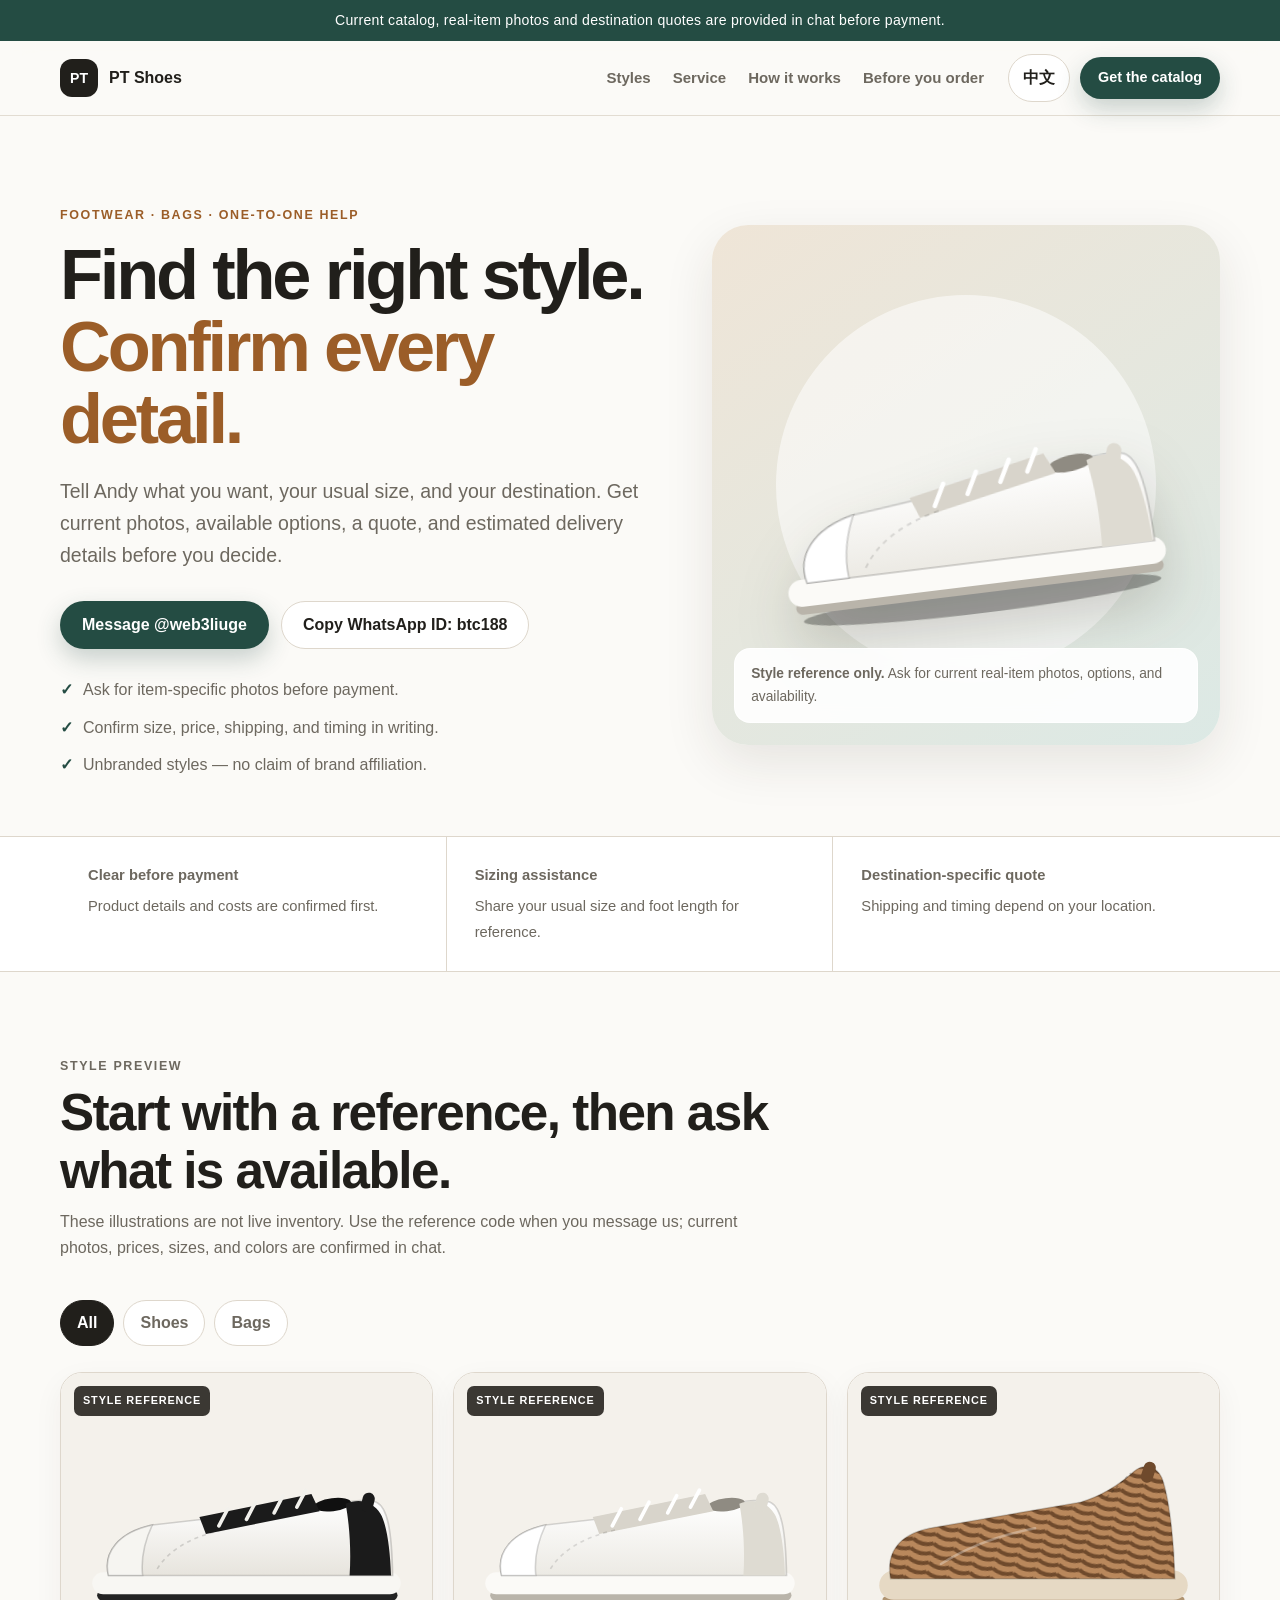
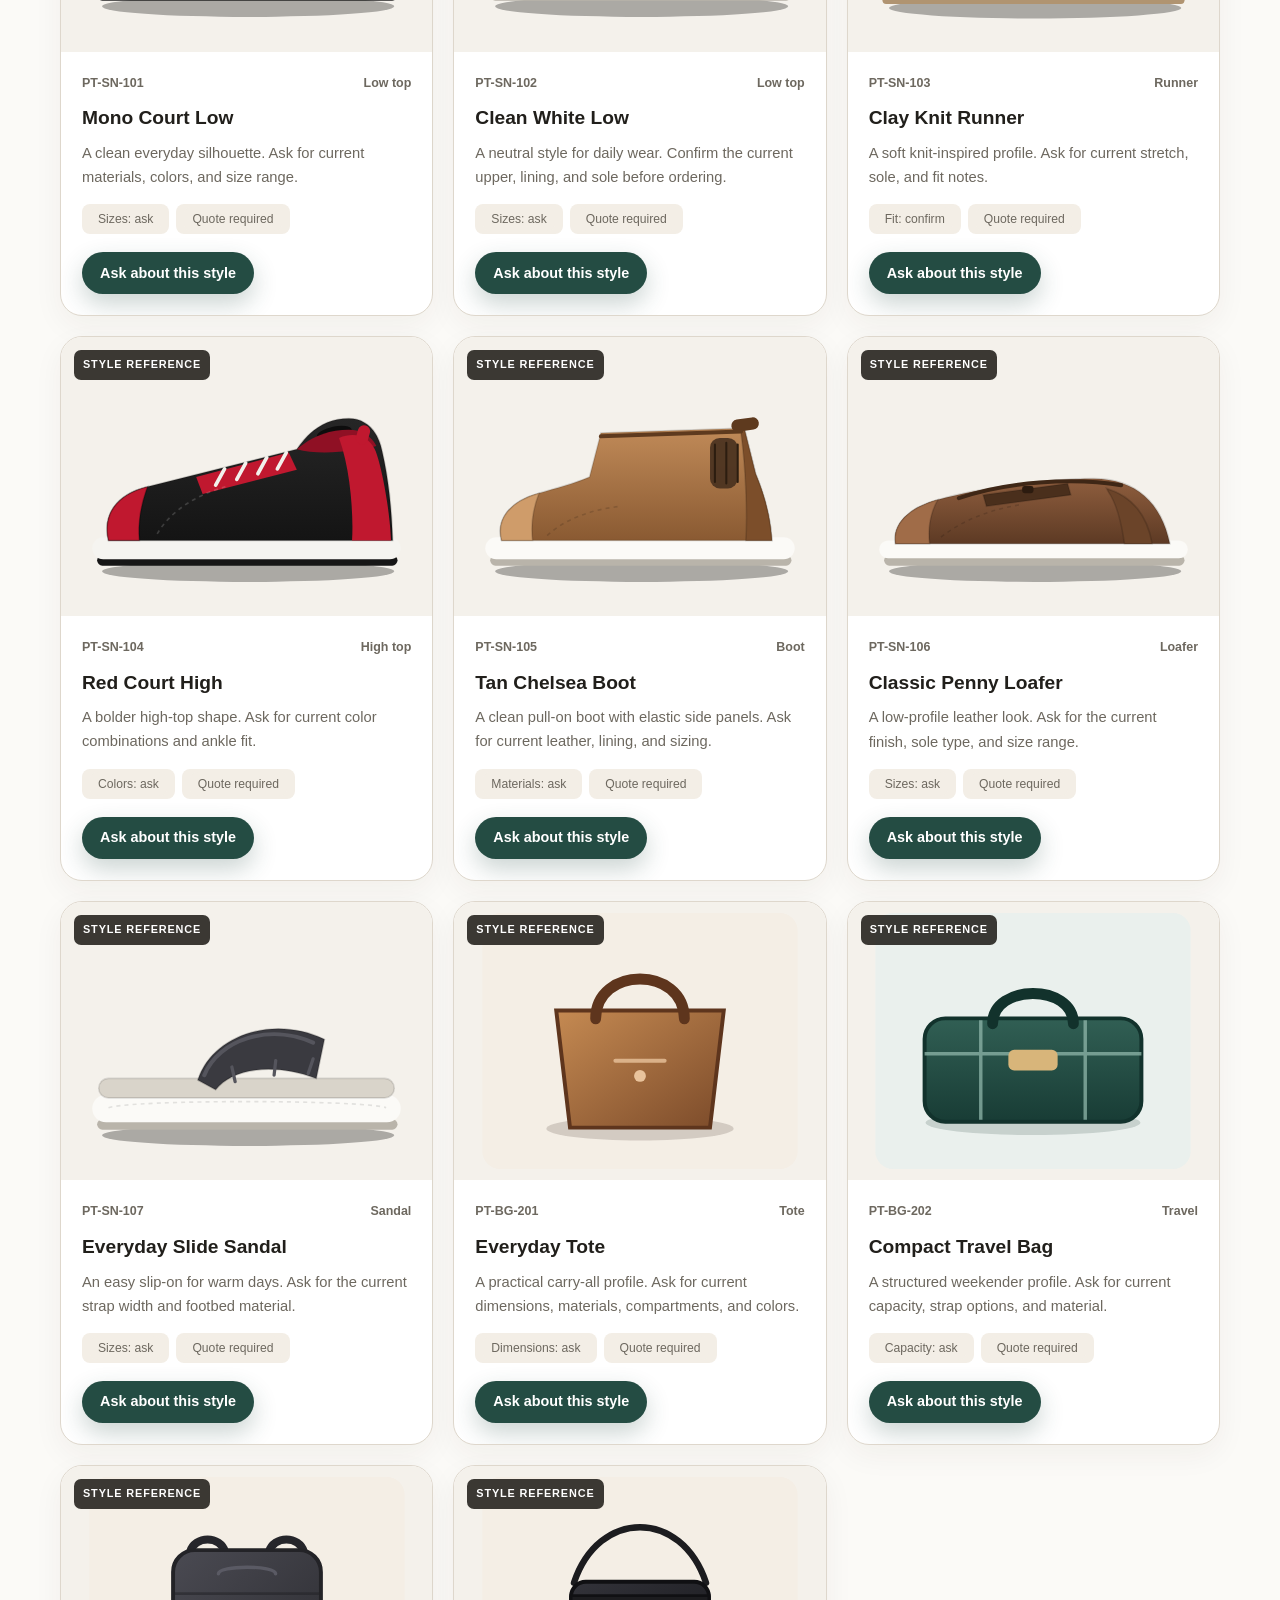
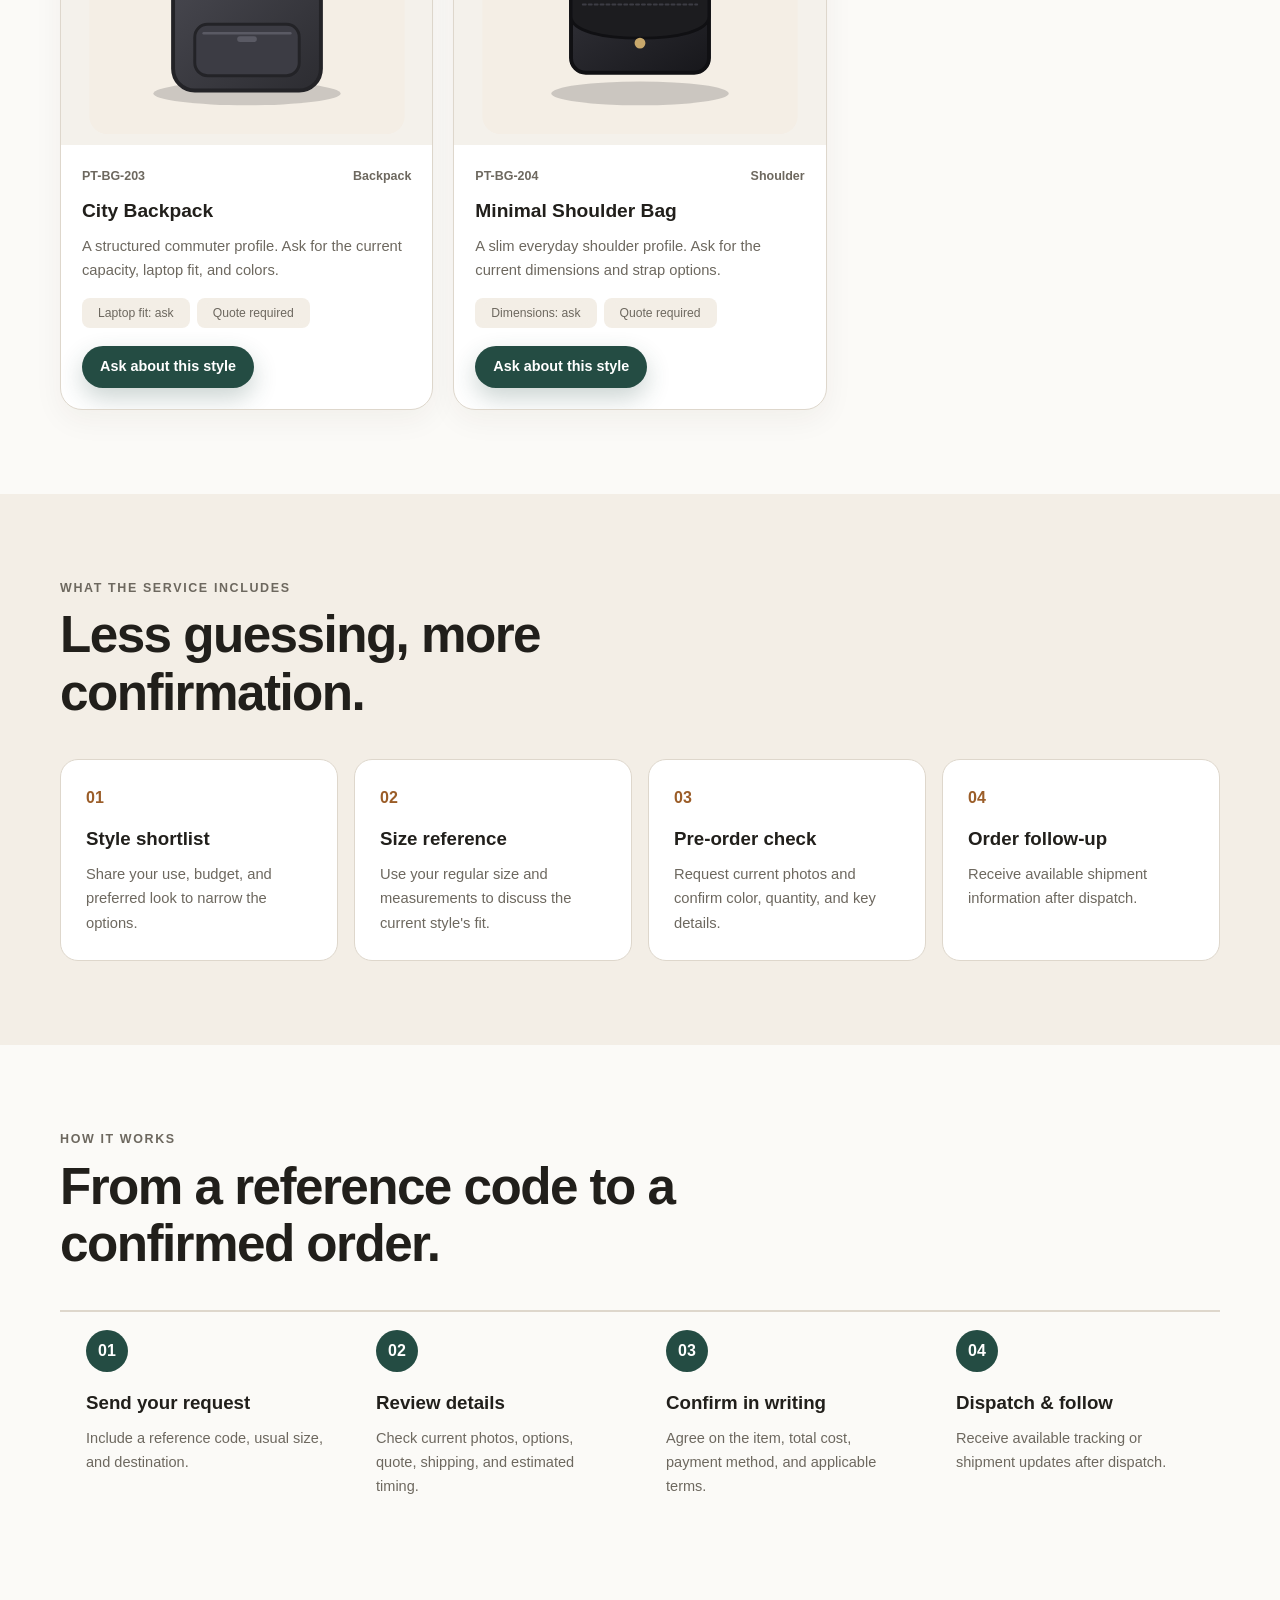
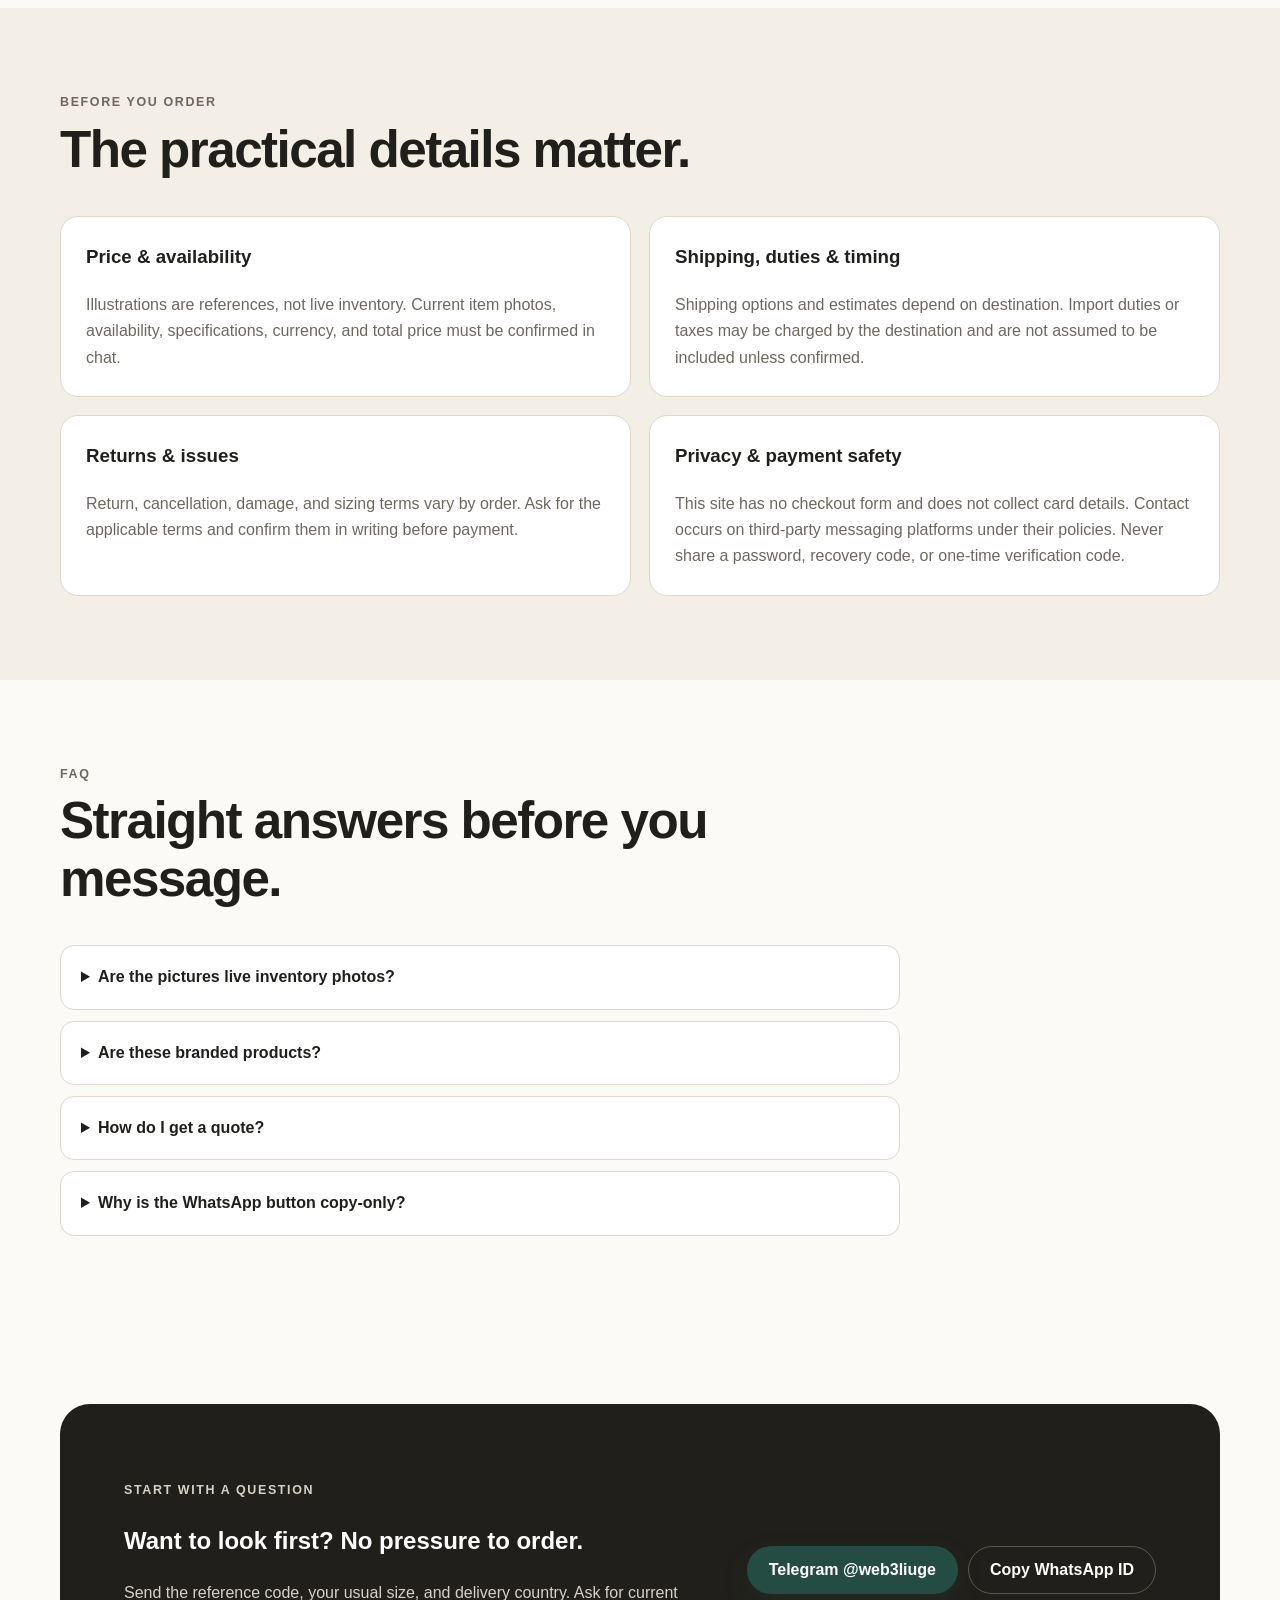
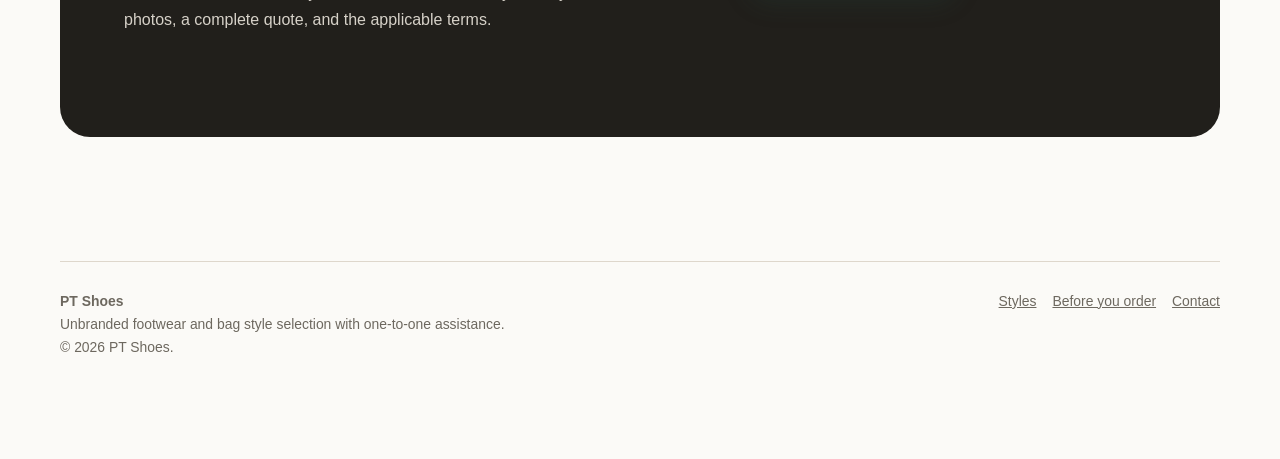
==== commit f811fd89: "Expand catalog with five original unbranded illustrations" ====
--- a/index.html
+++ b/index.html
@@ -146,6 +146,18 @@
             <div class="product-media"><span class="reference-badge">STYLE REFERENCE</span><img src="./assets/shoes/court-high-red.svg" alt="Red and white unbranded high-top shoe illustration" width="420" height="300" loading="lazy" /></div>
             <div class="product-body"><div class="product-meta"><span>PT-SN-104</span><span><span lang="en">High top</span><span lang="zh-CN">高帮</span></span></div><h3><span lang="en">Red Court High</span><span lang="zh-CN">红白高帮板鞋</span></h3><p><span lang="en">A bolder high-top shape. Ask for current color combinations and ankle fit.</span><span lang="zh-CN">更醒目的高帮轮廓。可咨询当前配色和脚踝包裹感。</span></p><div class="specs"><span><span lang="en">Colors: ask</span><span lang="zh-CN">颜色：咨询</span></span><span><span lang="en">Quote required</span><span lang="zh-CN">价格：询价</span></span></div><div class="product-actions"><a class="btn btn-primary btn-small" href="https://t.me/web3liuge" target="_blank" rel="noopener" data-inquiry="PT-SN-104"><span lang="en">Ask about this style</span><span lang="zh-CN">咨询这款</span></a></div></div>
           </article>
+          <article class="product-card" data-category="shoes">
+            <div class="product-media"><span class="reference-badge">STYLE REFERENCE</span><img src="./assets/shoes/chelsea-boot-tan.svg" alt="Tan unbranded chelsea boot illustration" width="420" height="300" loading="lazy" /></div>
+            <div class="product-body"><div class="product-meta"><span>PT-SN-105</span><span><span lang="en">Boot</span><span lang="zh-CN">靴子</span></span></div><h3><span lang="en">Tan Chelsea Boot</span><span lang="zh-CN">棕黄切尔西靴</span></h3><p><span lang="en">A clean pull-on boot with elastic side panels. Ask for current leather, lining, and sizing.</span><span lang="zh-CN">一脚蹬设计，侧面弹性拼块。可咨询当前皮料、内里和尺码。</span></p><div class="specs"><span><span lang="en">Materials: ask</span><span lang="zh-CN">材质：咨询</span></span><span><span lang="en">Quote required</span><span lang="zh-CN">价格：询价</span></span></div><div class="product-actions"><a class="btn btn-primary btn-small" href="https://t.me/web3liuge" target="_blank" rel="noopener" data-inquiry="PT-SN-105"><span lang="en">Ask about this style</span><span lang="zh-CN">咨询这款</span></a></div></div>
+          </article>
+          <article class="product-card" data-category="shoes">
+            <div class="product-media"><span class="reference-badge">STYLE REFERENCE</span><img src="./assets/shoes/loafer-brown.svg" alt="Brown unbranded penny loafer illustration" width="420" height="300" loading="lazy" /></div>
+            <div class="product-body"><div class="product-meta"><span>PT-SN-106</span><span><span lang="en">Loafer</span><span lang="zh-CN">乐福鞋</span></span></div><h3><span lang="en">Classic Penny Loafer</span><span lang="zh-CN">经典乐福鞋</span></h3><p><span lang="en">A low-profile leather look. Ask for the current finish, sole type, and size range.</span><span lang="zh-CN">低帮皮面风格。可咨询当前做工、鞋底类型和尺码范围。</span></p><div class="specs"><span><span lang="en">Sizes: ask</span><span lang="zh-CN">尺码：咨询</span></span><span><span lang="en">Quote required</span><span lang="zh-CN">价格：询价</span></span></div><div class="product-actions"><a class="btn btn-primary btn-small" href="https://t.me/web3liuge" target="_blank" rel="noopener" data-inquiry="PT-SN-106"><span lang="en">Ask about this style</span><span lang="zh-CN">咨询这款</span></a></div></div>
+          </article>
+          <article class="product-card" data-category="shoes">
+            <div class="product-media"><span class="reference-badge">STYLE REFERENCE</span><img src="./assets/shoes/slide-sandal-charcoal.svg" alt="Charcoal unbranded slide sandal illustration" width="420" height="300" loading="lazy" /></div>
+            <div class="product-body"><div class="product-meta"><span>PT-SN-107</span><span><span lang="en">Sandal</span><span lang="zh-CN">凉拖</span></span></div><h3><span lang="en">Everyday Slide Sandal</span><span lang="zh-CN">日常凉拖</span></h3><p><span lang="en">An easy slip-on for warm days. Ask for the current strap width and footbed material.</span><span lang="zh-CN">夏日懒人一脚蹬。可咨询当前鞋带宽度和鞋垫材质。</span></p><div class="specs"><span><span lang="en">Sizes: ask</span><span lang="zh-CN">尺码：咨询</span></span><span><span lang="en">Quote required</span><span lang="zh-CN">价格：询价</span></span></div><div class="product-actions"><a class="btn btn-primary btn-small" href="https://t.me/web3liuge" target="_blank" rel="noopener" data-inquiry="PT-SN-107"><span lang="en">Ask about this style</span><span lang="zh-CN">咨询这款</span></a></div></div>
+          </article>
           <article class="product-card" data-category="bags">
             <div class="product-media"><span class="reference-badge">STYLE REFERENCE</span><img src="./assets/products/everyday-tote.svg" alt="Unbranded brown everyday tote illustration" width="640" height="520" loading="lazy" /></div>
             <div class="product-body"><div class="product-meta"><span>PT-BG-201</span><span><span lang="en">Tote</span><span lang="zh-CN">托特包</span></span></div><h3><span lang="en">Everyday Tote</span><span lang="zh-CN">日常托特包</span></h3><p><span lang="en">A practical carry-all profile. Ask for current dimensions, materials, compartments, and colors.</span><span lang="zh-CN">实用大容量轮廓。可咨询当前尺寸、材质、隔层和颜色。</span></p><div class="specs"><span><span lang="en">Dimensions: ask</span><span lang="zh-CN">尺寸：咨询</span></span><span><span lang="en">Quote required</span><span lang="zh-CN">价格：询价</span></span></div><div class="product-actions"><a class="btn btn-primary btn-small" href="https://t.me/web3liuge" target="_blank" rel="noopener" data-inquiry="PT-BG-201"><span lang="en">Ask about this style</span><span lang="zh-CN">咨询这款</span></a></div></div>
@@ -153,6 +165,14 @@
           <article class="product-card" data-category="bags">
             <div class="product-media"><span class="reference-badge">STYLE REFERENCE</span><img src="./assets/products/travel-bag.svg" alt="Unbranded dark green travel bag illustration" width="640" height="520" loading="lazy" /></div>
             <div class="product-body"><div class="product-meta"><span>PT-BG-202</span><span><span lang="en">Travel</span><span lang="zh-CN">旅行包</span></span></div><h3><span lang="en">Compact Travel Bag</span><span lang="zh-CN">轻便旅行包</span></h3><p><span lang="en">A structured weekender profile. Ask for current capacity, strap options, and material.</span><span lang="zh-CN">有型的短途旅行轮廓。可咨询当前容量、背带配置和材质。</span></p><div class="specs"><span><span lang="en">Capacity: ask</span><span lang="zh-CN">容量：咨询</span></span><span><span lang="en">Quote required</span><span lang="zh-CN">价格：询价</span></span></div><div class="product-actions"><a class="btn btn-primary btn-small" href="https://t.me/web3liuge" target="_blank" rel="noopener" data-inquiry="PT-BG-202"><span lang="en">Ask about this style</span><span lang="zh-CN">咨询这款</span></a></div></div>
+          </article>
+          <article class="product-card" data-category="bags">
+            <div class="product-media"><span class="reference-badge">STYLE REFERENCE</span><img src="./assets/products/backpack-charcoal.svg" alt="Charcoal unbranded backpack illustration" width="640" height="520" loading="lazy" /></div>
+            <div class="product-body"><div class="product-meta"><span>PT-BG-203</span><span><span lang="en">Backpack</span><span lang="zh-CN">双肩包</span></span></div><h3><span lang="en">City Backpack</span><span lang="zh-CN">通勤双肩包</span></h3><p><span lang="en">A structured commuter profile. Ask for the current capacity, laptop fit, and colors.</span><span lang="zh-CN">通勤结构轮廓。可咨询当前容量、电脑隔层和颜色。</span></p><div class="specs"><span><span lang="en">Laptop fit: ask</span><span lang="zh-CN">电脑位：咨询</span></span><span><span lang="en">Quote required</span><span lang="zh-CN">价格：询价</span></span></div><div class="product-actions"><a class="btn btn-primary btn-small" href="https://t.me/web3liuge" target="_blank" rel="noopener" data-inquiry="PT-BG-203"><span lang="en">Ask about this style</span><span lang="zh-CN">咨询这款</span></a></div></div>
+          </article>
+          <article class="product-card" data-category="bags">
+            <div class="product-media"><span class="reference-badge">STYLE REFERENCE</span><img src="./assets/products/shoulder-bag-noir.svg" alt="Black unbranded shoulder bag illustration" width="640" height="520" loading="lazy" /></div>
+            <div class="product-body"><div class="product-meta"><span>PT-BG-204</span><span><span lang="en">Shoulder</span><span lang="zh-CN">单肩包</span></span></div><h3><span lang="en">Minimal Shoulder Bag</span><span lang="zh-CN">简约单肩包</span></h3><p><span lang="en">A slim everyday shoulder profile. Ask for the current dimensions and strap options.</span><span lang="zh-CN">日常细肩带轮廓。可咨询当前尺寸和背带配置。</span></p><div class="specs"><span><span lang="en">Dimensions: ask</span><span lang="zh-CN">尺寸：咨询</span></span><span><span lang="en">Quote required</span><span lang="zh-CN">价格：询价</span></span></div><div class="product-actions"><a class="btn btn-primary btn-small" href="https://t.me/web3liuge" target="_blank" rel="noopener" data-inquiry="PT-BG-204"><span lang="en">Ask about this style</span><span lang="zh-CN">咨询这款</span></a></div></div>
           </article>
         </div>
       </div>
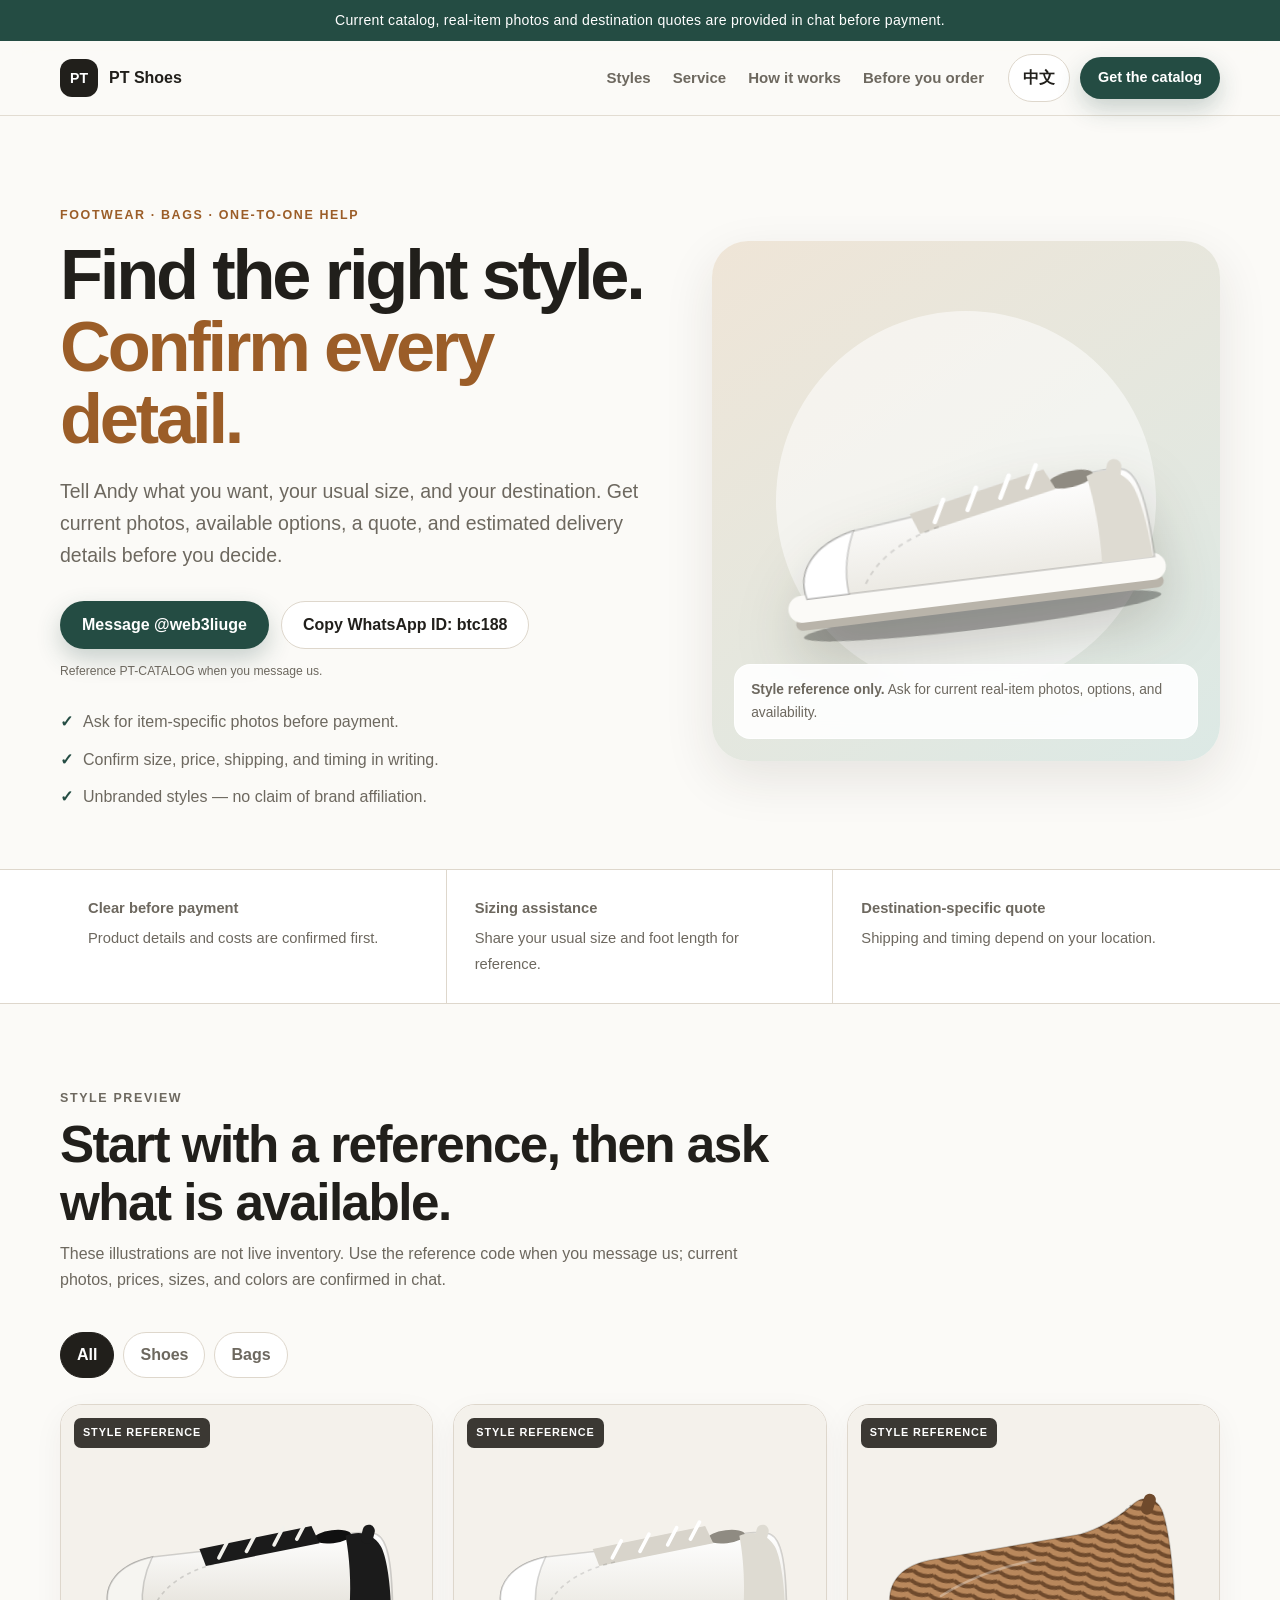
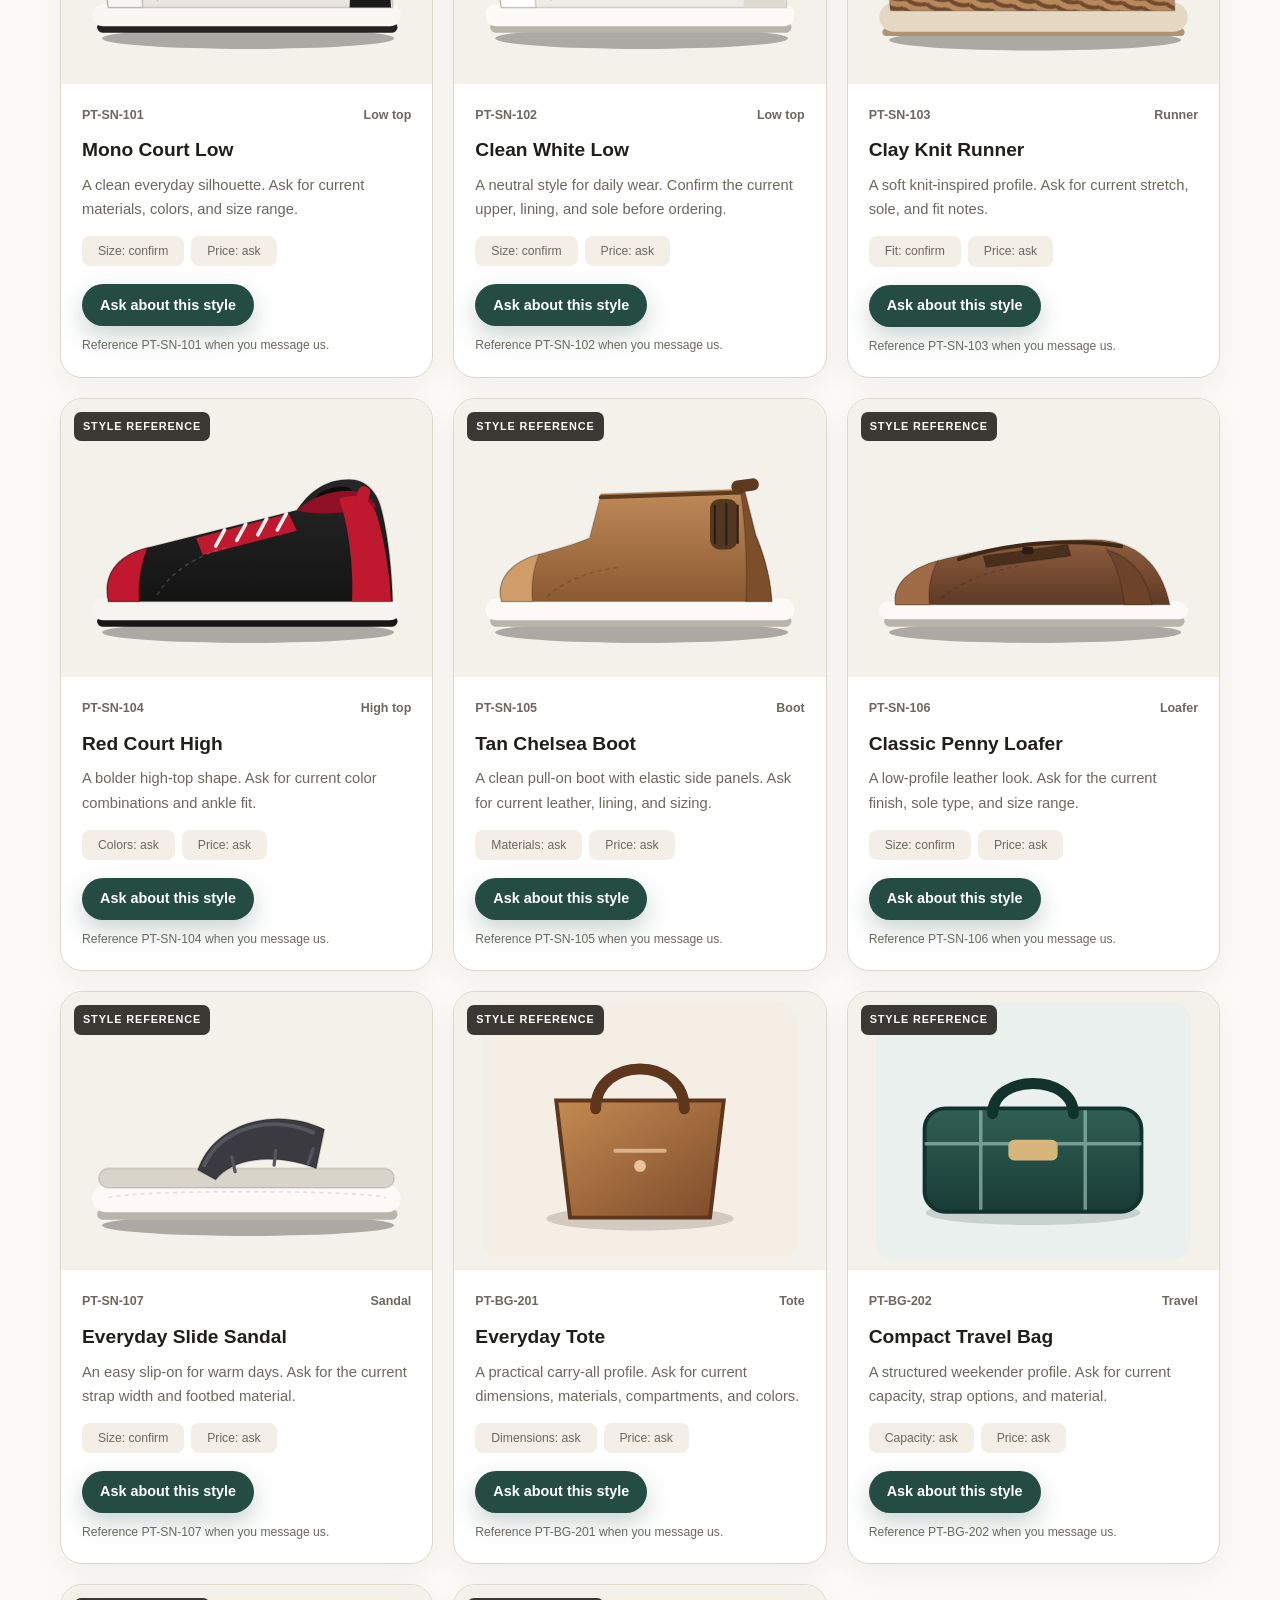
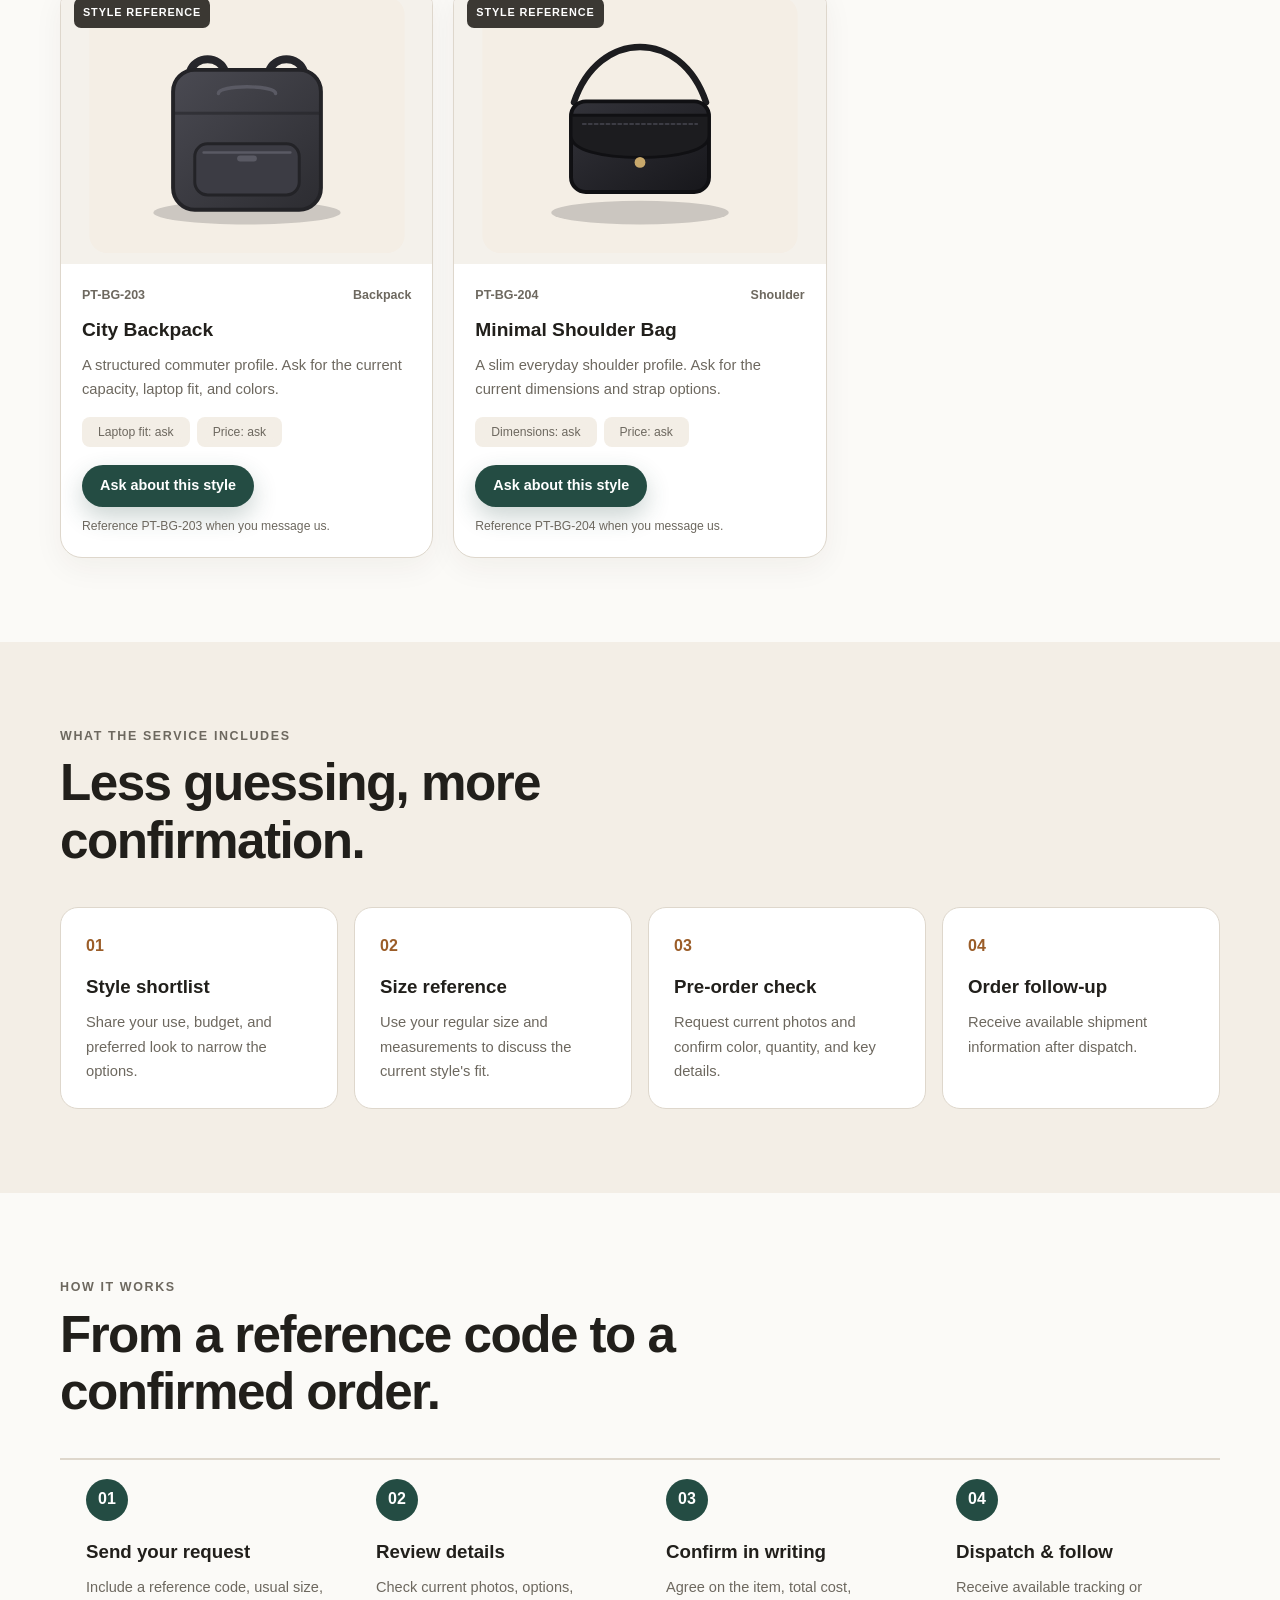
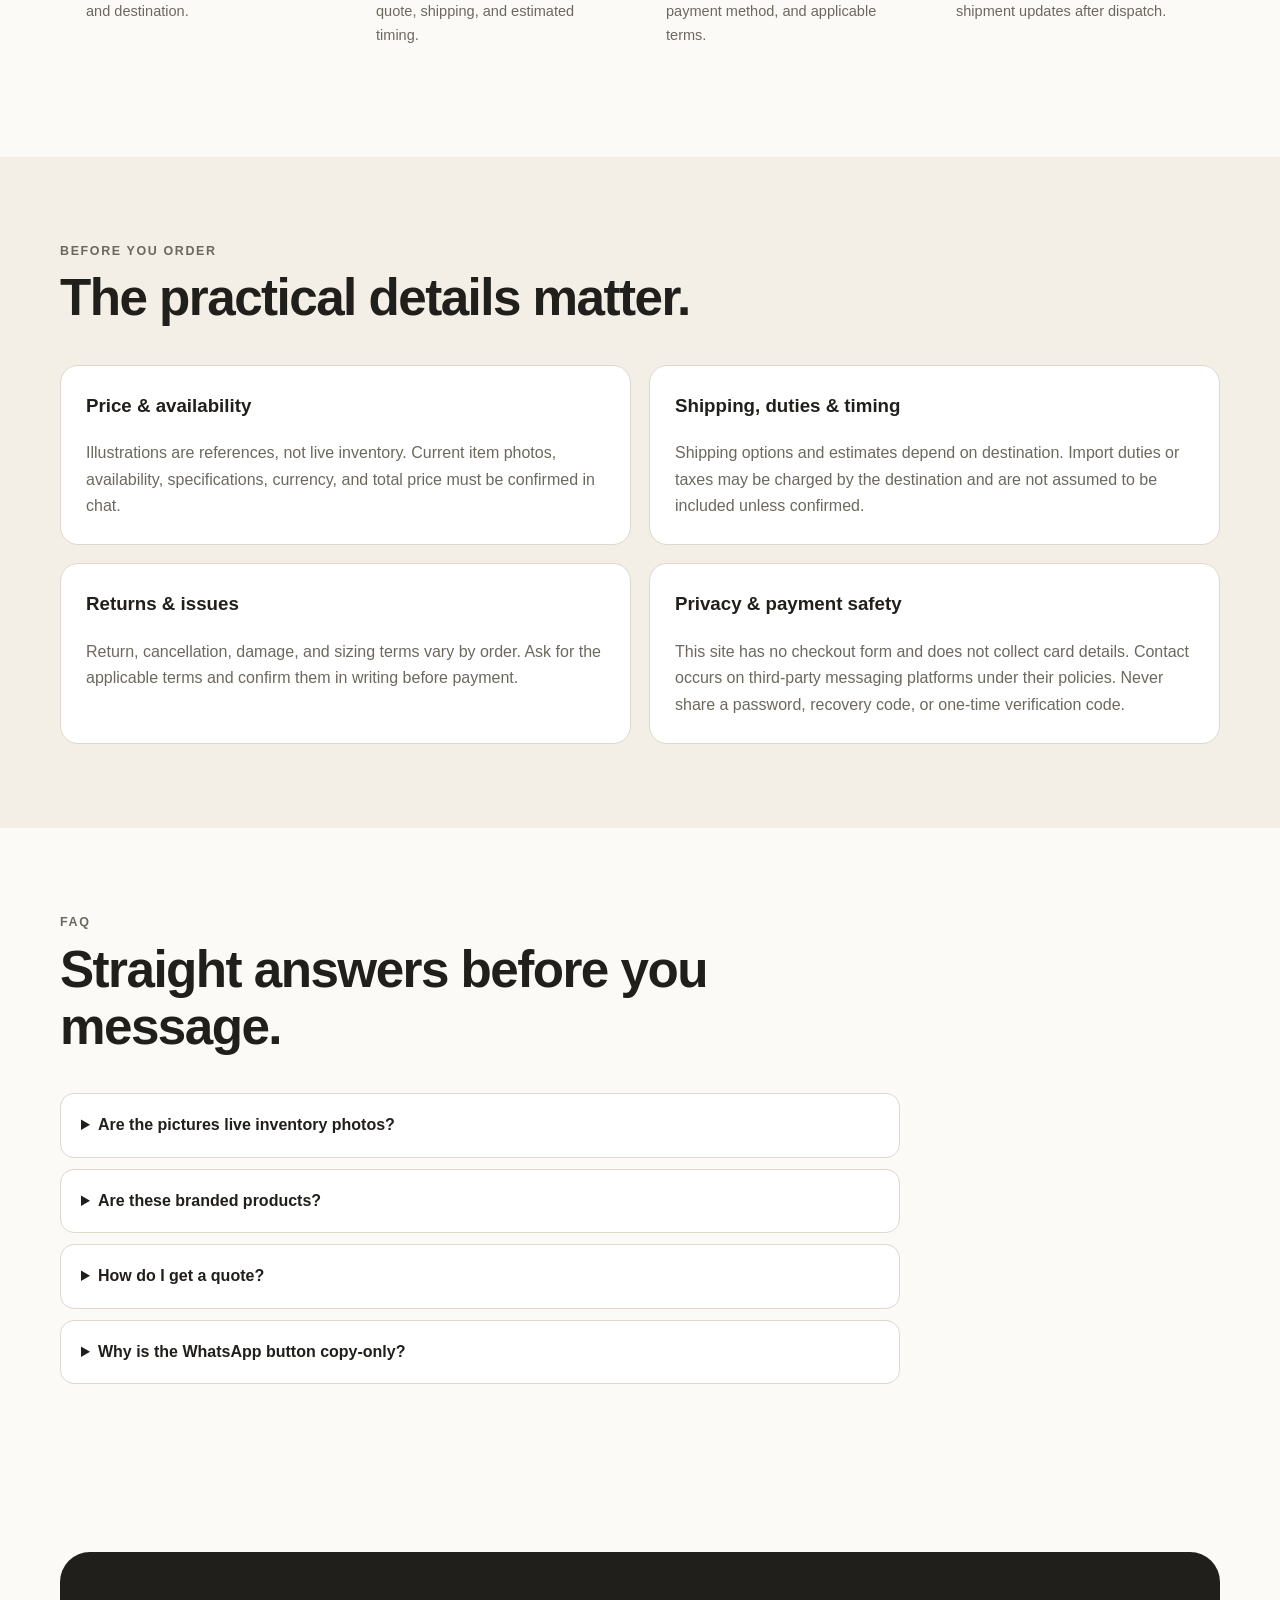
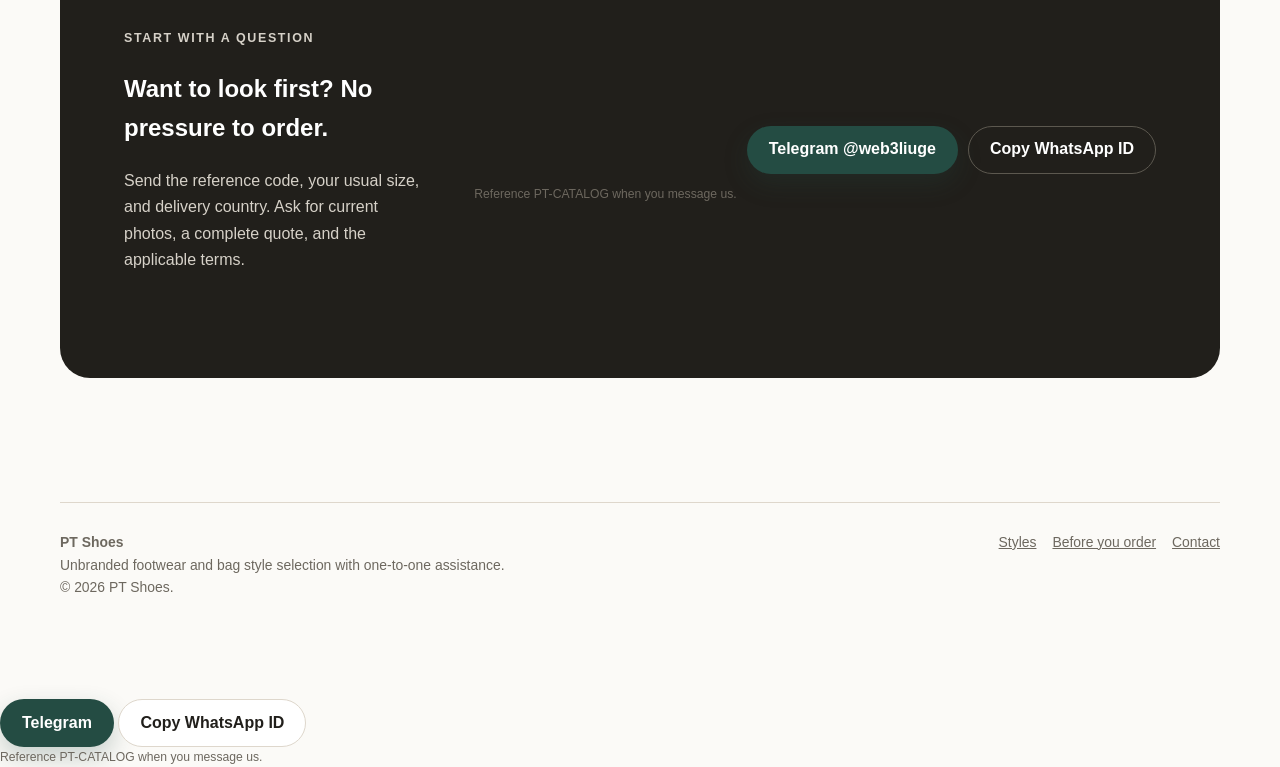
==== commit 596ebf2b: "Improve mobile navigation and inquiry feedback" ====
--- a/index.html
+++ b/index.html
@@ -132,47 +132,47 @@
         <div class="product-grid">
           <article class="product-card" data-category="shoes">
             <div class="product-media"><span class="reference-badge">STYLE REFERENCE</span><img src="./assets/shoes/court-low-panda.svg" alt="Black and white unbranded court shoe illustration" width="420" height="300" loading="lazy" /></div>
-            <div class="product-body"><div class="product-meta"><span>PT-SN-101</span><span><span lang="en">Low top</span><span lang="zh-CN">低帮</span></span></div><h3><span lang="en">Mono Court Low</span><span lang="zh-CN">黑白低帮板鞋</span></h3><p><span lang="en">A clean everyday silhouette. Ask for current materials, colors, and size range.</span><span lang="zh-CN">简洁日常轮廓。可咨询当前材质、颜色和尺码范围。</span></p><div class="specs"><span><span lang="en">Sizes: ask</span><span lang="zh-CN">尺码：咨询</span></span><span><span lang="en">Quote required</span><span lang="zh-CN">价格：询价</span></span></div><div class="product-actions"><a class="btn btn-primary btn-small" href="https://t.me/web3liuge" target="_blank" rel="noopener" data-inquiry="PT-SN-101"><span lang="en">Ask about this style</span><span lang="zh-CN">咨询这款</span></a></div></div>
+            <div class="product-body"><div class="product-meta"><span>PT-SN-101</span><span><span lang="en">Low top</span><span lang="zh-CN">低帮</span></span></div><h3><span lang="en">Mono Court Low</span><span lang="zh-CN">黑白低帮板鞋</span></h3><p><span lang="en">A clean everyday silhouette. Ask for current materials, colors, and size range.</span><span lang="zh-CN">简洁日常轮廓。可咨询当前材质、颜色和尺码范围。</span></p><div class="specs"><span><span lang="en">Size: confirm</span><span lang="zh-CN">Size: confirm</span></span><span><span lang="en">Price: ask</span><span lang="zh-CN">价格：咨询</span></span></div><div class="product-actions"><a class="btn btn-primary btn-small" href="https://t.me/web3liuge" target="_blank" rel="noopener" data-inquiry="PT-SN-101"><span lang="en">Ask about this style</span><span lang="zh-CN">咨询这款</span></a></div></div>
           </article>
           <article class="product-card" data-category="shoes">
             <div class="product-media"><span class="reference-badge">STYLE REFERENCE</span><img src="./assets/shoes/court-low-white.svg" alt="White unbranded low-top shoe illustration" width="420" height="300" loading="lazy" /></div>
-            <div class="product-body"><div class="product-meta"><span>PT-SN-102</span><span><span lang="en">Low top</span><span lang="zh-CN">低帮</span></span></div><h3><span lang="en">Clean White Low</span><span lang="zh-CN">纯白低帮休闲鞋</span></h3><p><span lang="en">A neutral style for daily wear. Confirm the current upper, lining, and sole before ordering.</span><span lang="zh-CN">适合日常搭配的中性款。下单前请确认当前鞋面、内里和鞋底信息。</span></p><div class="specs"><span><span lang="en">Sizes: ask</span><span lang="zh-CN">尺码：咨询</span></span><span><span lang="en">Quote required</span><span lang="zh-CN">价格：询价</span></span></div><div class="product-actions"><a class="btn btn-primary btn-small" href="https://t.me/web3liuge" target="_blank" rel="noopener" data-inquiry="PT-SN-102"><span lang="en">Ask about this style</span><span lang="zh-CN">咨询这款</span></a></div></div>
+            <div class="product-body"><div class="product-meta"><span>PT-SN-102</span><span><span lang="en">Low top</span><span lang="zh-CN">低帮</span></span></div><h3><span lang="en">Clean White Low</span><span lang="zh-CN">纯白低帮休闲鞋</span></h3><p><span lang="en">A neutral style for daily wear. Confirm the current upper, lining, and sole before ordering.</span><span lang="zh-CN">适合日常搭配的中性款。下单前请确认当前鞋面、内里和鞋底信息。</span></p><div class="specs"><span><span lang="en">Size: confirm</span><span lang="zh-CN">Size: confirm</span></span><span><span lang="en">Price: ask</span><span lang="zh-CN">价格：咨询</span></span></div><div class="product-actions"><a class="btn btn-primary btn-small" href="https://t.me/web3liuge" target="_blank" rel="noopener" data-inquiry="PT-SN-102"><span lang="en">Ask about this style</span><span lang="zh-CN">咨询这款</span></a></div></div>
           </article>
           <article class="product-card" data-category="shoes">
             <div class="product-media"><span class="reference-badge">STYLE REFERENCE</span><img src="./assets/shoes/knit-runner-clay.svg" alt="Earth-tone unbranded knit runner illustration" width="420" height="300" loading="lazy" /></div>
-            <div class="product-body"><div class="product-meta"><span>PT-SN-103</span><span><span lang="en">Runner</span><span lang="zh-CN">运动休闲</span></span></div><h3><span lang="en">Clay Knit Runner</span><span lang="zh-CN">大地色针织休闲鞋</span></h3><p><span lang="en">A soft knit-inspired profile. Ask for current stretch, sole, and fit notes.</span><span lang="zh-CN">柔和针织风格轮廓。可咨询当前弹性、鞋底和版型说明。</span></p><div class="specs"><span><span lang="en">Fit: confirm</span><span lang="zh-CN">版型：确认</span></span><span><span lang="en">Quote required</span><span lang="zh-CN">价格：询价</span></span></div><div class="product-actions"><a class="btn btn-primary btn-small" href="https://t.me/web3liuge" target="_blank" rel="noopener" data-inquiry="PT-SN-103"><span lang="en">Ask about this style</span><span lang="zh-CN">咨询这款</span></a></div></div>
+            <div class="product-body"><div class="product-meta"><span>PT-SN-103</span><span><span lang="en">Runner</span><span lang="zh-CN">运动休闲</span></span></div><h3><span lang="en">Clay Knit Runner</span><span lang="zh-CN">大地色针织休闲鞋</span></h3><p><span lang="en">A soft knit-inspired profile. Ask for current stretch, sole, and fit notes.</span><span lang="zh-CN">柔和针织风格轮廓。可咨询当前弹性、鞋底和版型说明。</span></p><div class="specs"><span><span lang="en">Fit: confirm</span><span lang="zh-CN">版型：确认</span></span><span><span lang="en">Price: ask</span><span lang="zh-CN">价格：咨询</span></span></div><div class="product-actions"><a class="btn btn-primary btn-small" href="https://t.me/web3liuge" target="_blank" rel="noopener" data-inquiry="PT-SN-103"><span lang="en">Ask about this style</span><span lang="zh-CN">咨询这款</span></a></div></div>
           </article>
           <article class="product-card" data-category="shoes">
             <div class="product-media"><span class="reference-badge">STYLE REFERENCE</span><img src="./assets/shoes/court-high-red.svg" alt="Red and white unbranded high-top shoe illustration" width="420" height="300" loading="lazy" /></div>
-            <div class="product-body"><div class="product-meta"><span>PT-SN-104</span><span><span lang="en">High top</span><span lang="zh-CN">高帮</span></span></div><h3><span lang="en">Red Court High</span><span lang="zh-CN">红白高帮板鞋</span></h3><p><span lang="en">A bolder high-top shape. Ask for current color combinations and ankle fit.</span><span lang="zh-CN">更醒目的高帮轮廓。可咨询当前配色和脚踝包裹感。</span></p><div class="specs"><span><span lang="en">Colors: ask</span><span lang="zh-CN">颜色：咨询</span></span><span><span lang="en">Quote required</span><span lang="zh-CN">价格：询价</span></span></div><div class="product-actions"><a class="btn btn-primary btn-small" href="https://t.me/web3liuge" target="_blank" rel="noopener" data-inquiry="PT-SN-104"><span lang="en">Ask about this style</span><span lang="zh-CN">咨询这款</span></a></div></div>
+            <div class="product-body"><div class="product-meta"><span>PT-SN-104</span><span><span lang="en">High top</span><span lang="zh-CN">高帮</span></span></div><h3><span lang="en">Red Court High</span><span lang="zh-CN">红白高帮板鞋</span></h3><p><span lang="en">A bolder high-top shape. Ask for current color combinations and ankle fit.</span><span lang="zh-CN">更醒目的高帮轮廓。可咨询当前配色和脚踝包裹感。</span></p><div class="specs"><span><span lang="en">Colors: ask</span><span lang="zh-CN">颜色：咨询</span></span><span><span lang="en">Price: ask</span><span lang="zh-CN">价格：咨询</span></span></div><div class="product-actions"><a class="btn btn-primary btn-small" href="https://t.me/web3liuge" target="_blank" rel="noopener" data-inquiry="PT-SN-104"><span lang="en">Ask about this style</span><span lang="zh-CN">咨询这款</span></a></div></div>
           </article>
           <article class="product-card" data-category="shoes">
             <div class="product-media"><span class="reference-badge">STYLE REFERENCE</span><img src="./assets/shoes/chelsea-boot-tan.svg" alt="Tan unbranded chelsea boot illustration" width="420" height="300" loading="lazy" /></div>
-            <div class="product-body"><div class="product-meta"><span>PT-SN-105</span><span><span lang="en">Boot</span><span lang="zh-CN">靴子</span></span></div><h3><span lang="en">Tan Chelsea Boot</span><span lang="zh-CN">棕黄切尔西靴</span></h3><p><span lang="en">A clean pull-on boot with elastic side panels. Ask for current leather, lining, and sizing.</span><span lang="zh-CN">一脚蹬设计，侧面弹性拼块。可咨询当前皮料、内里和尺码。</span></p><div class="specs"><span><span lang="en">Materials: ask</span><span lang="zh-CN">材质：咨询</span></span><span><span lang="en">Quote required</span><span lang="zh-CN">价格：询价</span></span></div><div class="product-actions"><a class="btn btn-primary btn-small" href="https://t.me/web3liuge" target="_blank" rel="noopener" data-inquiry="PT-SN-105"><span lang="en">Ask about this style</span><span lang="zh-CN">咨询这款</span></a></div></div>
+            <div class="product-body"><div class="product-meta"><span>PT-SN-105</span><span><span lang="en">Boot</span><span lang="zh-CN">靴子</span></span></div><h3><span lang="en">Tan Chelsea Boot</span><span lang="zh-CN">棕黄切尔西靴</span></h3><p><span lang="en">A clean pull-on boot with elastic side panels. Ask for current leather, lining, and sizing.</span><span lang="zh-CN">一脚蹬设计，侧面弹性拼块。可咨询当前皮料、内里和尺码。</span></p><div class="specs"><span><span lang="en">Materials: ask</span><span lang="zh-CN">材质：咨询</span></span><span><span lang="en">Price: ask</span><span lang="zh-CN">价格：咨询</span></span></div><div class="product-actions"><a class="btn btn-primary btn-small" href="https://t.me/web3liuge" target="_blank" rel="noopener" data-inquiry="PT-SN-105"><span lang="en">Ask about this style</span><span lang="zh-CN">咨询这款</span></a></div></div>
           </article>
           <article class="product-card" data-category="shoes">
             <div class="product-media"><span class="reference-badge">STYLE REFERENCE</span><img src="./assets/shoes/loafer-brown.svg" alt="Brown unbranded penny loafer illustration" width="420" height="300" loading="lazy" /></div>
-            <div class="product-body"><div class="product-meta"><span>PT-SN-106</span><span><span lang="en">Loafer</span><span lang="zh-CN">乐福鞋</span></span></div><h3><span lang="en">Classic Penny Loafer</span><span lang="zh-CN">经典乐福鞋</span></h3><p><span lang="en">A low-profile leather look. Ask for the current finish, sole type, and size range.</span><span lang="zh-CN">低帮皮面风格。可咨询当前做工、鞋底类型和尺码范围。</span></p><div class="specs"><span><span lang="en">Sizes: ask</span><span lang="zh-CN">尺码：咨询</span></span><span><span lang="en">Quote required</span><span lang="zh-CN">价格：询价</span></span></div><div class="product-actions"><a class="btn btn-primary btn-small" href="https://t.me/web3liuge" target="_blank" rel="noopener" data-inquiry="PT-SN-106"><span lang="en">Ask about this style</span><span lang="zh-CN">咨询这款</span></a></div></div>
+            <div class="product-body"><div class="product-meta"><span>PT-SN-106</span><span><span lang="en">Loafer</span><span lang="zh-CN">乐福鞋</span></span></div><h3><span lang="en">Classic Penny Loafer</span><span lang="zh-CN">经典乐福鞋</span></h3><p><span lang="en">A low-profile leather look. Ask for the current finish, sole type, and size range.</span><span lang="zh-CN">低帮皮面风格。可咨询当前做工、鞋底类型和尺码范围。</span></p><div class="specs"><span><span lang="en">Size: confirm</span><span lang="zh-CN">Size: confirm</span></span><span><span lang="en">Price: ask</span><span lang="zh-CN">价格：咨询</span></span></div><div class="product-actions"><a class="btn btn-primary btn-small" href="https://t.me/web3liuge" target="_blank" rel="noopener" data-inquiry="PT-SN-106"><span lang="en">Ask about this style</span><span lang="zh-CN">咨询这款</span></a></div></div>
           </article>
           <article class="product-card" data-category="shoes">
             <div class="product-media"><span class="reference-badge">STYLE REFERENCE</span><img src="./assets/shoes/slide-sandal-charcoal.svg" alt="Charcoal unbranded slide sandal illustration" width="420" height="300" loading="lazy" /></div>
-            <div class="product-body"><div class="product-meta"><span>PT-SN-107</span><span><span lang="en">Sandal</span><span lang="zh-CN">凉拖</span></span></div><h3><span lang="en">Everyday Slide Sandal</span><span lang="zh-CN">日常凉拖</span></h3><p><span lang="en">An easy slip-on for warm days. Ask for the current strap width and footbed material.</span><span lang="zh-CN">夏日懒人一脚蹬。可咨询当前鞋带宽度和鞋垫材质。</span></p><div class="specs"><span><span lang="en">Sizes: ask</span><span lang="zh-CN">尺码：咨询</span></span><span><span lang="en">Quote required</span><span lang="zh-CN">价格：询价</span></span></div><div class="product-actions"><a class="btn btn-primary btn-small" href="https://t.me/web3liuge" target="_blank" rel="noopener" data-inquiry="PT-SN-107"><span lang="en">Ask about this style</span><span lang="zh-CN">咨询这款</span></a></div></div>
+            <div class="product-body"><div class="product-meta"><span>PT-SN-107</span><span><span lang="en">Sandal</span><span lang="zh-CN">凉拖</span></span></div><h3><span lang="en">Everyday Slide Sandal</span><span lang="zh-CN">日常凉拖</span></h3><p><span lang="en">An easy slip-on for warm days. Ask for the current strap width and footbed material.</span><span lang="zh-CN">夏日懒人一脚蹬。可咨询当前鞋带宽度和鞋垫材质。</span></p><div class="specs"><span><span lang="en">Size: confirm</span><span lang="zh-CN">Size: confirm</span></span><span><span lang="en">Price: ask</span><span lang="zh-CN">价格：咨询</span></span></div><div class="product-actions"><a class="btn btn-primary btn-small" href="https://t.me/web3liuge" target="_blank" rel="noopener" data-inquiry="PT-SN-107"><span lang="en">Ask about this style</span><span lang="zh-CN">咨询这款</span></a></div></div>
           </article>
           <article class="product-card" data-category="bags">
             <div class="product-media"><span class="reference-badge">STYLE REFERENCE</span><img src="./assets/products/everyday-tote.svg" alt="Unbranded brown everyday tote illustration" width="640" height="520" loading="lazy" /></div>
-            <div class="product-body"><div class="product-meta"><span>PT-BG-201</span><span><span lang="en">Tote</span><span lang="zh-CN">托特包</span></span></div><h3><span lang="en">Everyday Tote</span><span lang="zh-CN">日常托特包</span></h3><p><span lang="en">A practical carry-all profile. Ask for current dimensions, materials, compartments, and colors.</span><span lang="zh-CN">实用大容量轮廓。可咨询当前尺寸、材质、隔层和颜色。</span></p><div class="specs"><span><span lang="en">Dimensions: ask</span><span lang="zh-CN">尺寸：咨询</span></span><span><span lang="en">Quote required</span><span lang="zh-CN">价格：询价</span></span></div><div class="product-actions"><a class="btn btn-primary btn-small" href="https://t.me/web3liuge" target="_blank" rel="noopener" data-inquiry="PT-BG-201"><span lang="en">Ask about this style</span><span lang="zh-CN">咨询这款</span></a></div></div>
+            <div class="product-body"><div class="product-meta"><span>PT-BG-201</span><span><span lang="en">Tote</span><span lang="zh-CN">托特包</span></span></div><h3><span lang="en">Everyday Tote</span><span lang="zh-CN">日常托特包</span></h3><p><span lang="en">A practical carry-all profile. Ask for current dimensions, materials, compartments, and colors.</span><span lang="zh-CN">实用大容量轮廓。可咨询当前尺寸、材质、隔层和颜色。</span></p><div class="specs"><span><span lang="en">Dimensions: ask</span><span lang="zh-CN">尺寸：咨询</span></span><span><span lang="en">Price: ask</span><span lang="zh-CN">价格：咨询</span></span></div><div class="product-actions"><a class="btn btn-primary btn-small" href="https://t.me/web3liuge" target="_blank" rel="noopener" data-inquiry="PT-BG-201"><span lang="en">Ask about this style</span><span lang="zh-CN">咨询这款</span></a></div></div>
           </article>
           <article class="product-card" data-category="bags">
             <div class="product-media"><span class="reference-badge">STYLE REFERENCE</span><img src="./assets/products/travel-bag.svg" alt="Unbranded dark green travel bag illustration" width="640" height="520" loading="lazy" /></div>
-            <div class="product-body"><div class="product-meta"><span>PT-BG-202</span><span><span lang="en">Travel</span><span lang="zh-CN">旅行包</span></span></div><h3><span lang="en">Compact Travel Bag</span><span lang="zh-CN">轻便旅行包</span></h3><p><span lang="en">A structured weekender profile. Ask for current capacity, strap options, and material.</span><span lang="zh-CN">有型的短途旅行轮廓。可咨询当前容量、背带配置和材质。</span></p><div class="specs"><span><span lang="en">Capacity: ask</span><span lang="zh-CN">容量：咨询</span></span><span><span lang="en">Quote required</span><span lang="zh-CN">价格：询价</span></span></div><div class="product-actions"><a class="btn btn-primary btn-small" href="https://t.me/web3liuge" target="_blank" rel="noopener" data-inquiry="PT-BG-202"><span lang="en">Ask about this style</span><span lang="zh-CN">咨询这款</span></a></div></div>
+            <div class="product-body"><div class="product-meta"><span>PT-BG-202</span><span><span lang="en">Travel</span><span lang="zh-CN">旅行包</span></span></div><h3><span lang="en">Compact Travel Bag</span><span lang="zh-CN">轻便旅行包</span></h3><p><span lang="en">A structured weekender profile. Ask for current capacity, strap options, and material.</span><span lang="zh-CN">有型的短途旅行轮廓。可咨询当前容量、背带配置和材质。</span></p><div class="specs"><span><span lang="en">Capacity: ask</span><span lang="zh-CN">容量：咨询</span></span><span><span lang="en">Price: ask</span><span lang="zh-CN">价格：咨询</span></span></div><div class="product-actions"><a class="btn btn-primary btn-small" href="https://t.me/web3liuge" target="_blank" rel="noopener" data-inquiry="PT-BG-202"><span lang="en">Ask about this style</span><span lang="zh-CN">咨询这款</span></a></div></div>
           </article>
           <article class="product-card" data-category="bags">
             <div class="product-media"><span class="reference-badge">STYLE REFERENCE</span><img src="./assets/products/backpack-charcoal.svg" alt="Charcoal unbranded backpack illustration" width="640" height="520" loading="lazy" /></div>
-            <div class="product-body"><div class="product-meta"><span>PT-BG-203</span><span><span lang="en">Backpack</span><span lang="zh-CN">双肩包</span></span></div><h3><span lang="en">City Backpack</span><span lang="zh-CN">通勤双肩包</span></h3><p><span lang="en">A structured commuter profile. Ask for the current capacity, laptop fit, and colors.</span><span lang="zh-CN">通勤结构轮廓。可咨询当前容量、电脑隔层和颜色。</span></p><div class="specs"><span><span lang="en">Laptop fit: ask</span><span lang="zh-CN">电脑位：咨询</span></span><span><span lang="en">Quote required</span><span lang="zh-CN">价格：询价</span></span></div><div class="product-actions"><a class="btn btn-primary btn-small" href="https://t.me/web3liuge" target="_blank" rel="noopener" data-inquiry="PT-BG-203"><span lang="en">Ask about this style</span><span lang="zh-CN">咨询这款</span></a></div></div>
+            <div class="product-body"><div class="product-meta"><span>PT-BG-203</span><span><span lang="en">Backpack</span><span lang="zh-CN">双肩包</span></span></div><h3><span lang="en">City Backpack</span><span lang="zh-CN">通勤双肩包</span></h3><p><span lang="en">A structured commuter profile. Ask for the current capacity, laptop fit, and colors.</span><span lang="zh-CN">通勤结构轮廓。可咨询当前容量、电脑隔层和颜色。</span></p><div class="specs"><span><span lang="en">Laptop fit: ask</span><span lang="zh-CN">电脑位：咨询</span></span><span><span lang="en">Price: ask</span><span lang="zh-CN">价格：咨询</span></span></div><div class="product-actions"><a class="btn btn-primary btn-small" href="https://t.me/web3liuge" target="_blank" rel="noopener" data-inquiry="PT-BG-203"><span lang="en">Ask about this style</span><span lang="zh-CN">咨询这款</span></a></div></div>
           </article>
           <article class="product-card" data-category="bags">
             <div class="product-media"><span class="reference-badge">STYLE REFERENCE</span><img src="./assets/products/shoulder-bag-noir.svg" alt="Black unbranded shoulder bag illustration" width="640" height="520" loading="lazy" /></div>
-            <div class="product-body"><div class="product-meta"><span>PT-BG-204</span><span><span lang="en">Shoulder</span><span lang="zh-CN">单肩包</span></span></div><h3><span lang="en">Minimal Shoulder Bag</span><span lang="zh-CN">简约单肩包</span></h3><p><span lang="en">A slim everyday shoulder profile. Ask for the current dimensions and strap options.</span><span lang="zh-CN">日常细肩带轮廓。可咨询当前尺寸和背带配置。</span></p><div class="specs"><span><span lang="en">Dimensions: ask</span><span lang="zh-CN">尺寸：咨询</span></span><span><span lang="en">Quote required</span><span lang="zh-CN">价格：询价</span></span></div><div class="product-actions"><a class="btn btn-primary btn-small" href="https://t.me/web3liuge" target="_blank" rel="noopener" data-inquiry="PT-BG-204"><span lang="en">Ask about this style</span><span lang="zh-CN">咨询这款</span></a></div></div>
+            <div class="product-body"><div class="product-meta"><span>PT-BG-204</span><span><span lang="en">Shoulder</span><span lang="zh-CN">单肩包</span></span></div><h3><span lang="en">Minimal Shoulder Bag</span><span lang="zh-CN">简约单肩包</span></h3><p><span lang="en">A slim everyday shoulder profile. Ask for the current dimensions and strap options.</span><span lang="zh-CN">日常细肩带轮廓。可咨询当前尺寸和背带配置。</span></p><div class="specs"><span><span lang="en">Dimensions: ask</span><span lang="zh-CN">尺寸：咨询</span></span><span><span lang="en">Price: ask</span><span lang="zh-CN">价格：咨询</span></span></div><div class="product-actions"><a class="btn btn-primary btn-small" href="https://t.me/web3liuge" target="_blank" rel="noopener" data-inquiry="PT-BG-204"><span lang="en">Ask about this style</span><span lang="zh-CN">咨询这款</span></a></div></div>
           </article>
         </div>
       </div>
--- a/styles.css
+++ b/styles.css
@@ -148,11 +148,14 @@
 .footer-row { display: flex; gap: 22px; justify-content: space-between; align-items: flex-start; border-top: 1px solid var(--line); padding-top: 28px; }
 .footer-links { display: flex; gap: 16px; flex-wrap: wrap; }
 
-.mobile-contact { display: none; }
+.inquiry-hint { display: block; flex-basis: 100%; color: var(--muted); font-size: .76rem; }
+
 [data-site-lang="en"] [lang="zh-CN"], [data-site-lang="zh-CN"] [lang="en"] { display: none !important; }
 
 @media (max-width: 900px) {
-  .nav-links { display: none; }
+  .nav { gap: 12px; }
+  .nav-links { display: flex; flex: 1 1 auto; min-width: 0; max-width: 100%; overflow-x: auto; overscroll-behavior-inline: contain; scrollbar-width: thin; }
+  .nav-links a { flex: 0 0 auto; white-space: nowrap; }
   .hero { padding-top: 46px; }
   .hero-grid { grid-template-columns: 1fr; gap: 36px; }
   .hero-visual { min-height: 420px; }
@@ -161,6 +164,9 @@
   .product-grid { grid-template-columns: repeat(2, 1fr); }
   .contact-panel { grid-template-columns: 1fr; }
   .contact-actions { justify-content: flex-start; }
+  .mobile-contact { position: fixed; display: flex; left: 12px; right: 12px; bottom: calc(10px + env(safe-area-inset-bottom)); z-index: 90; background: rgba(251,250,247,.94); border: 1px solid var(--line); border-radius: 18px; padding: 9px; gap: 8px; box-shadow: var(--shadow); backdrop-filter: blur(14px); }
+  .mobile-contact .btn { flex: 1; min-width: 0; padding-inline: 12px; font-size: .84rem; }
+  body { padding-bottom: 82px; overflow-x: clip; }
 }
 
 @media (max-width: 620px) {
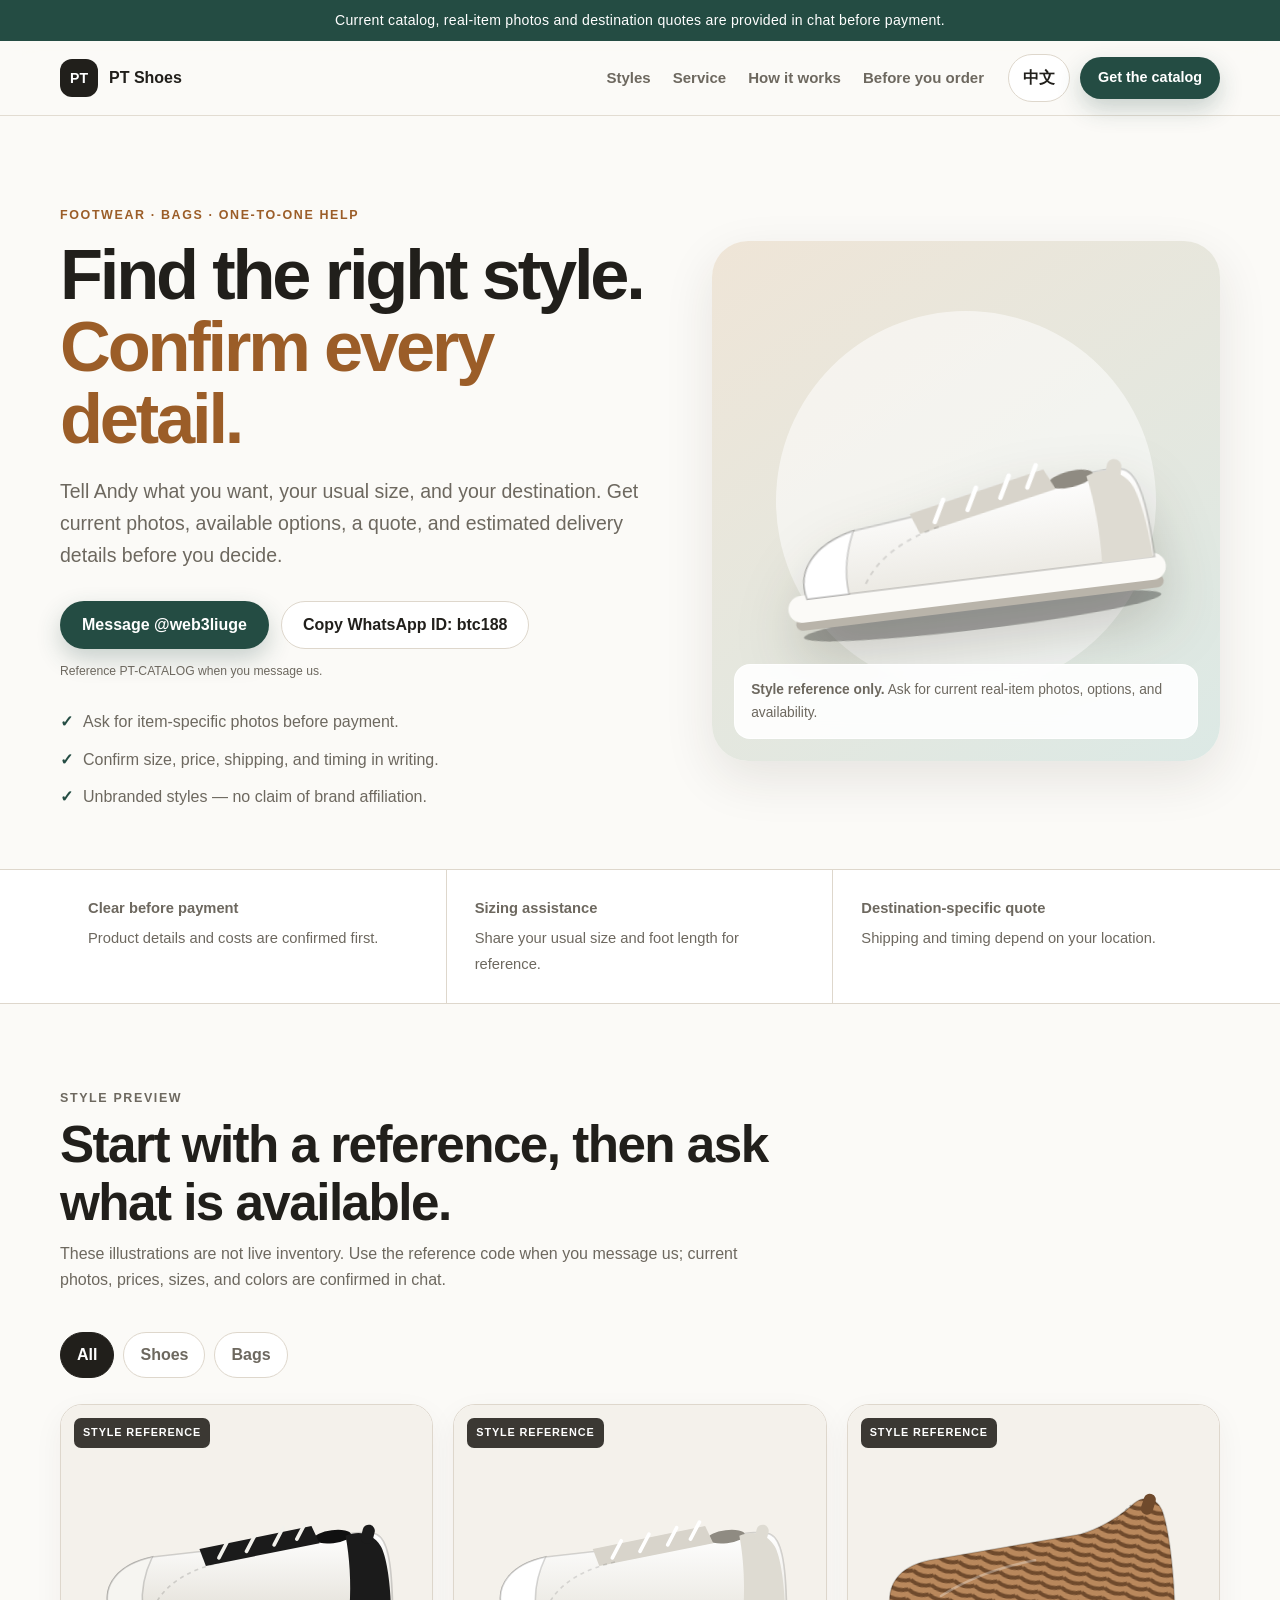
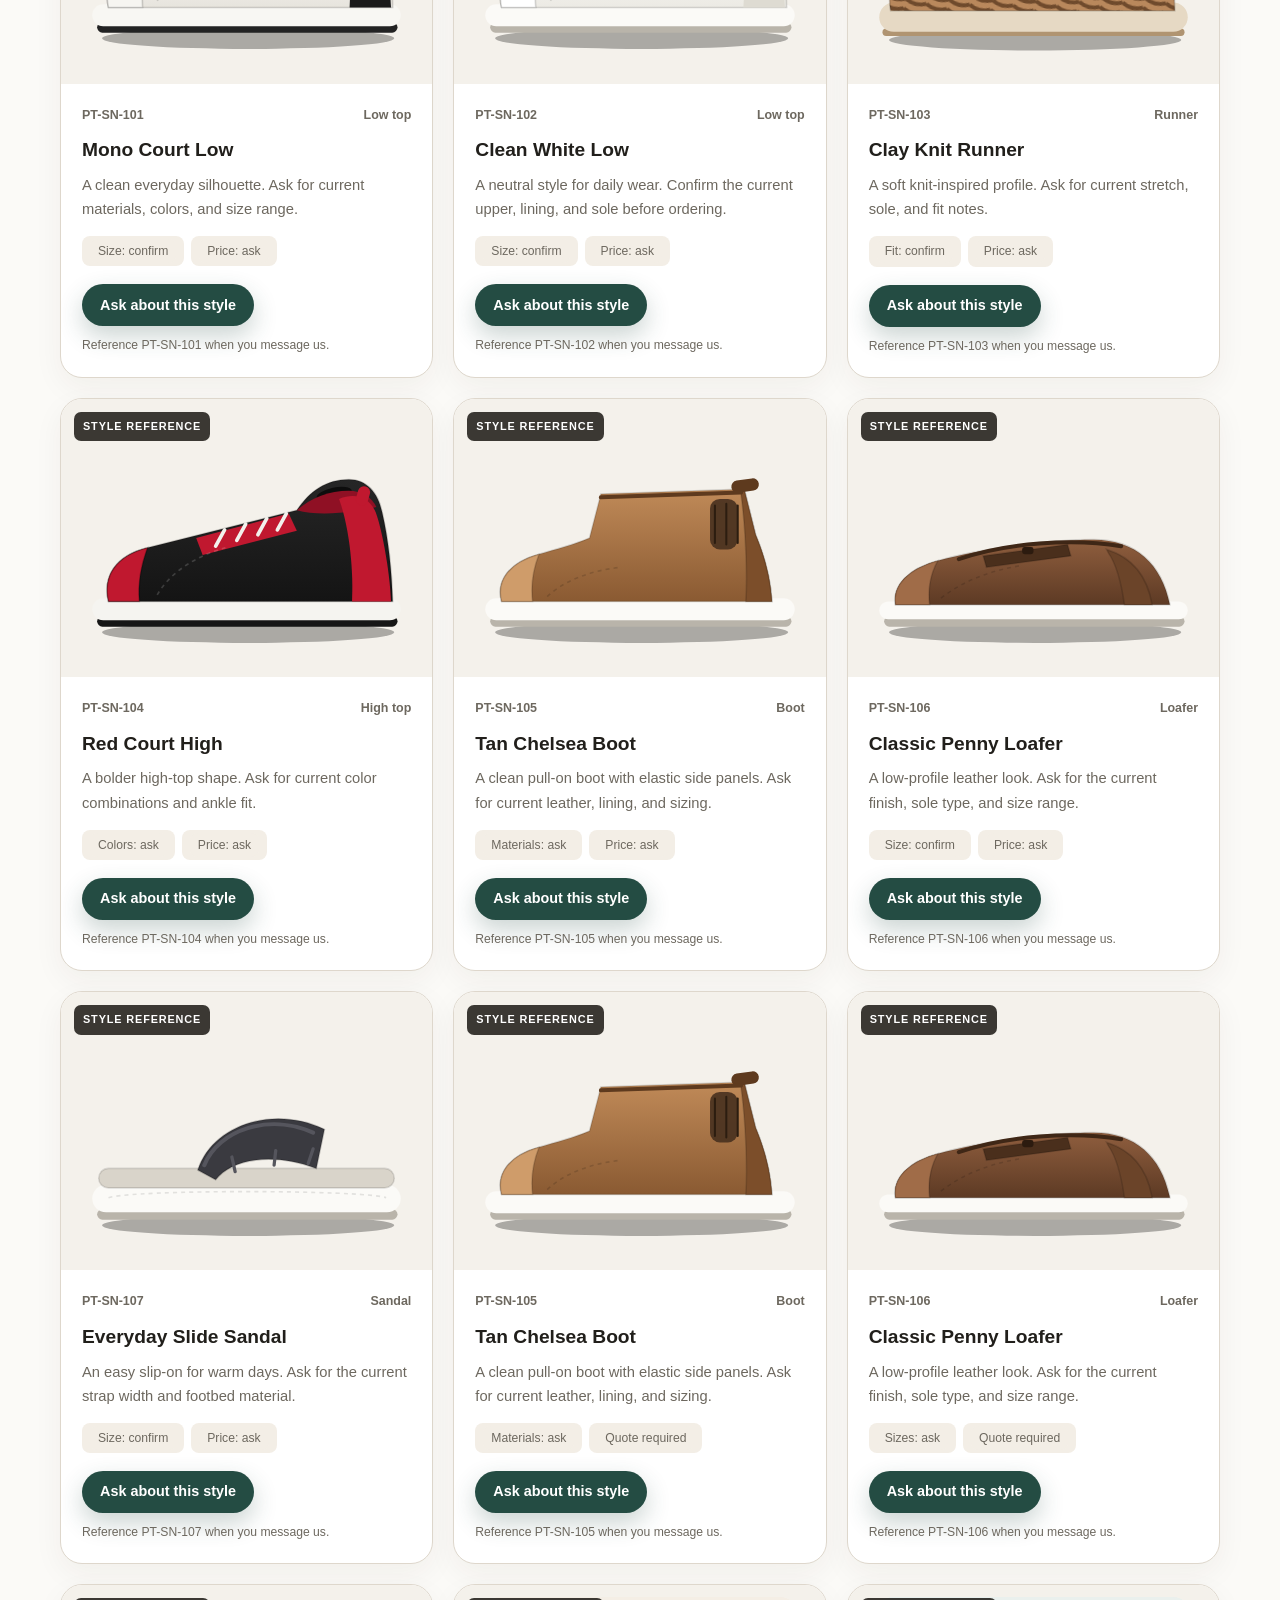
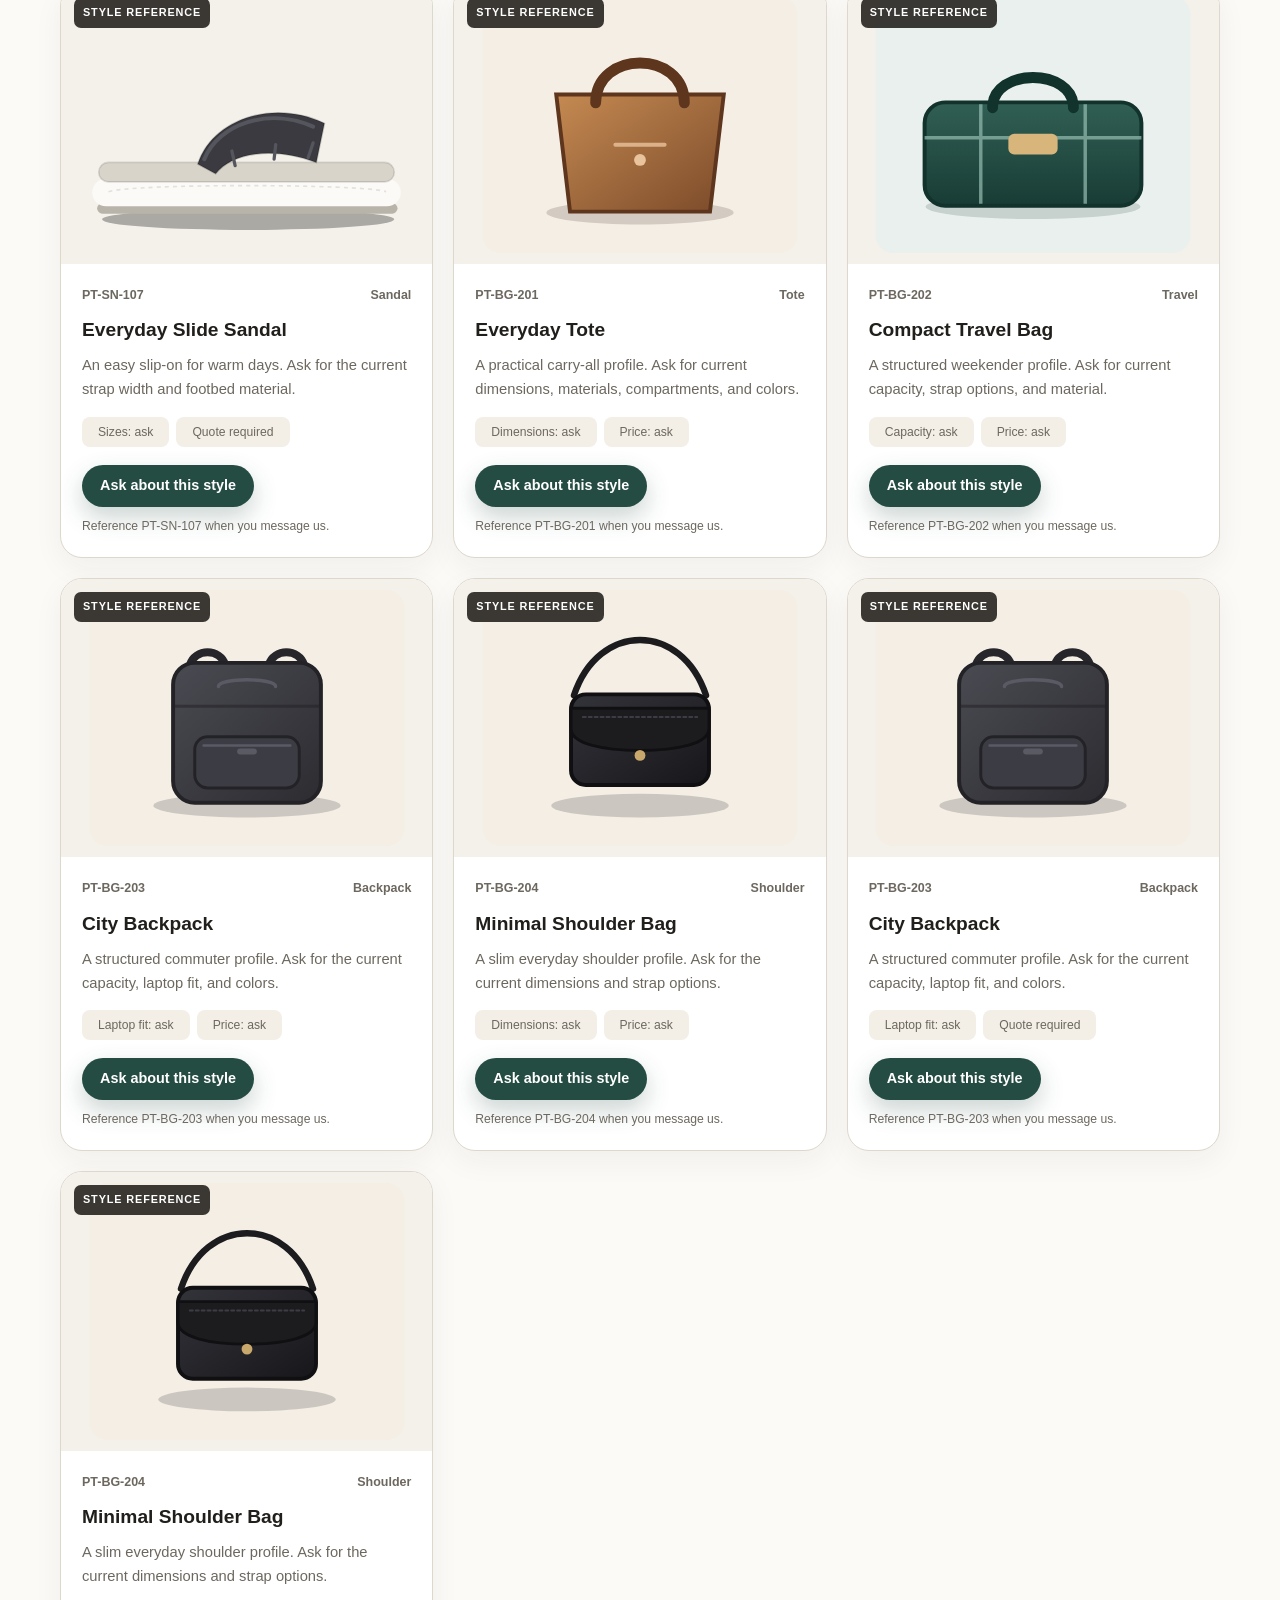
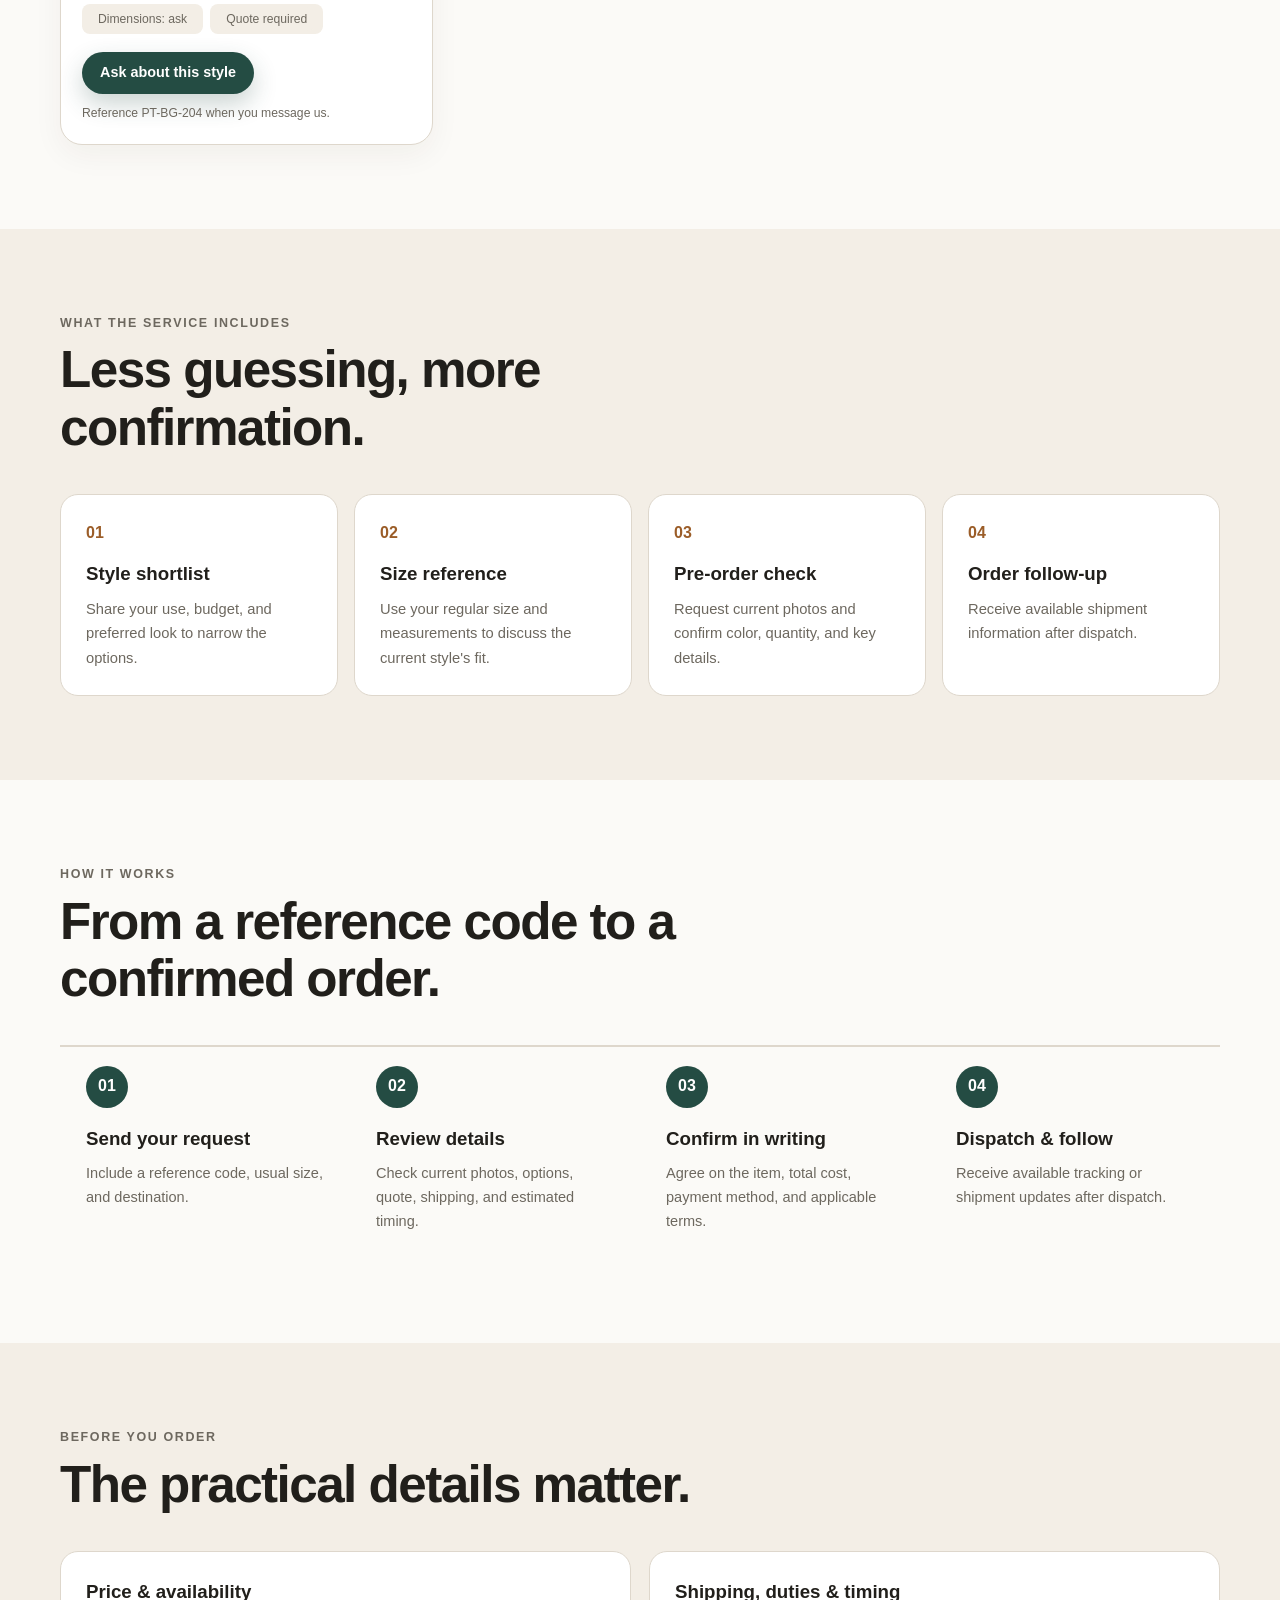
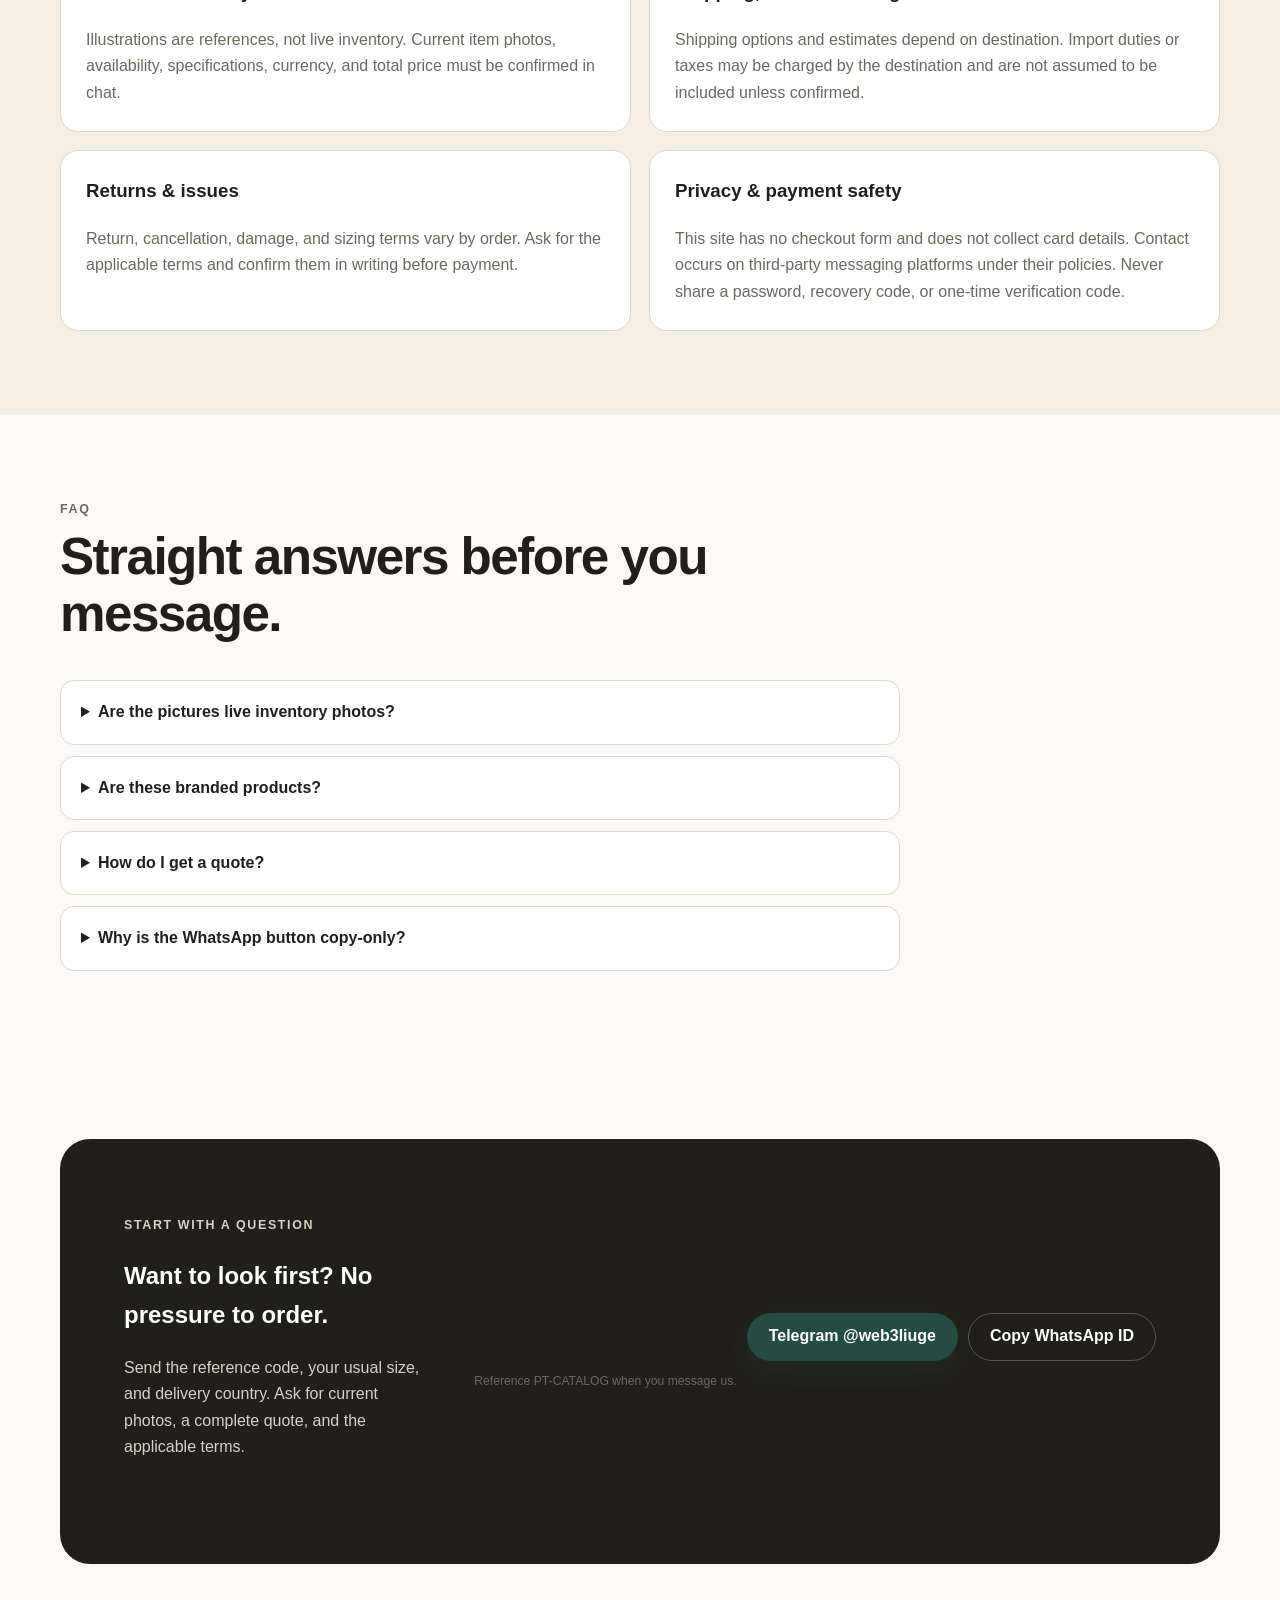
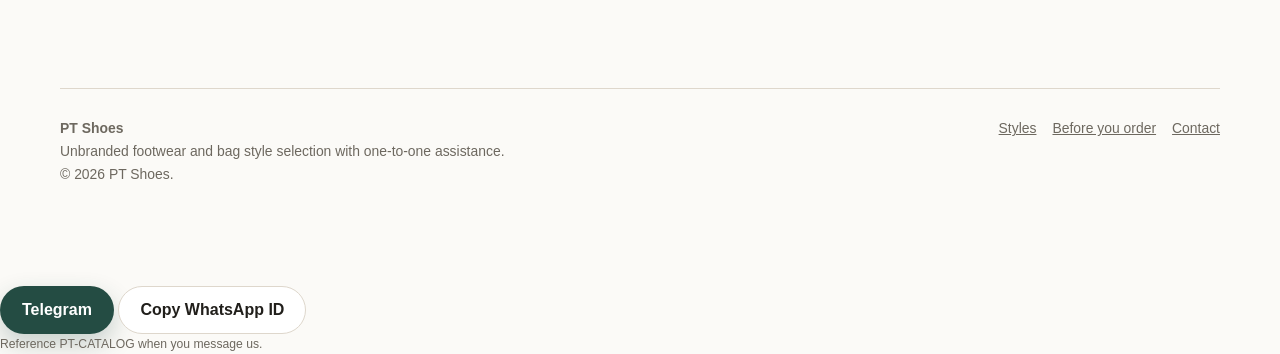
==== commit aeab1c37: "Improve PT Shoes mobile navigation and inquiry feedback (#3) Improve PT Shoes mobile navigation and " ====
--- a/index.html
+++ b/index.html
@@ -158,6 +158,18 @@
             <div class="product-media"><span class="reference-badge">STYLE REFERENCE</span><img src="./assets/shoes/slide-sandal-charcoal.svg" alt="Charcoal unbranded slide sandal illustration" width="420" height="300" loading="lazy" /></div>
             <div class="product-body"><div class="product-meta"><span>PT-SN-107</span><span><span lang="en">Sandal</span><span lang="zh-CN">凉拖</span></span></div><h3><span lang="en">Everyday Slide Sandal</span><span lang="zh-CN">日常凉拖</span></h3><p><span lang="en">An easy slip-on for warm days. Ask for the current strap width and footbed material.</span><span lang="zh-CN">夏日懒人一脚蹬。可咨询当前鞋带宽度和鞋垫材质。</span></p><div class="specs"><span><span lang="en">Size: confirm</span><span lang="zh-CN">Size: confirm</span></span><span><span lang="en">Price: ask</span><span lang="zh-CN">价格：咨询</span></span></div><div class="product-actions"><a class="btn btn-primary btn-small" href="https://t.me/web3liuge" target="_blank" rel="noopener" data-inquiry="PT-SN-107"><span lang="en">Ask about this style</span><span lang="zh-CN">咨询这款</span></a></div></div>
           </article>
+          <article class="product-card" data-category="shoes">
+            <div class="product-media"><span class="reference-badge">STYLE REFERENCE</span><img src="./assets/shoes/chelsea-boot-tan.svg" alt="Tan unbranded chelsea boot illustration" width="420" height="300" loading="lazy" /></div>
+            <div class="product-body"><div class="product-meta"><span>PT-SN-105</span><span><span lang="en">Boot</span><span lang="zh-CN">靴子</span></span></div><h3><span lang="en">Tan Chelsea Boot</span><span lang="zh-CN">棕黄切尔西靴</span></h3><p><span lang="en">A clean pull-on boot with elastic side panels. Ask for current leather, lining, and sizing.</span><span lang="zh-CN">一脚蹬设计，侧面弹性拼块。可咨询当前皮料、内里和尺码。</span></p><div class="specs"><span><span lang="en">Materials: ask</span><span lang="zh-CN">材质：咨询</span></span><span><span lang="en">Quote required</span><span lang="zh-CN">价格：询价</span></span></div><div class="product-actions"><a class="btn btn-primary btn-small" href="https://t.me/web3liuge" target="_blank" rel="noopener" data-inquiry="PT-SN-105"><span lang="en">Ask about this style</span><span lang="zh-CN">咨询这款</span></a></div></div>
+          </article>
+          <article class="product-card" data-category="shoes">
+            <div class="product-media"><span class="reference-badge">STYLE REFERENCE</span><img src="./assets/shoes/loafer-brown.svg" alt="Brown unbranded penny loafer illustration" width="420" height="300" loading="lazy" /></div>
+            <div class="product-body"><div class="product-meta"><span>PT-SN-106</span><span><span lang="en">Loafer</span><span lang="zh-CN">乐福鞋</span></span></div><h3><span lang="en">Classic Penny Loafer</span><span lang="zh-CN">经典乐福鞋</span></h3><p><span lang="en">A low-profile leather look. Ask for the current finish, sole type, and size range.</span><span lang="zh-CN">低帮皮面风格。可咨询当前做工、鞋底类型和尺码范围。</span></p><div class="specs"><span><span lang="en">Sizes: ask</span><span lang="zh-CN">尺码：咨询</span></span><span><span lang="en">Quote required</span><span lang="zh-CN">价格：询价</span></span></div><div class="product-actions"><a class="btn btn-primary btn-small" href="https://t.me/web3liuge" target="_blank" rel="noopener" data-inquiry="PT-SN-106"><span lang="en">Ask about this style</span><span lang="zh-CN">咨询这款</span></a></div></div>
+          </article>
+          <article class="product-card" data-category="shoes">
+            <div class="product-media"><span class="reference-badge">STYLE REFERENCE</span><img src="./assets/shoes/slide-sandal-charcoal.svg" alt="Charcoal unbranded slide sandal illustration" width="420" height="300" loading="lazy" /></div>
+            <div class="product-body"><div class="product-meta"><span>PT-SN-107</span><span><span lang="en">Sandal</span><span lang="zh-CN">凉拖</span></span></div><h3><span lang="en">Everyday Slide Sandal</span><span lang="zh-CN">日常凉拖</span></h3><p><span lang="en">An easy slip-on for warm days. Ask for the current strap width and footbed material.</span><span lang="zh-CN">夏日懒人一脚蹬。可咨询当前鞋带宽度和鞋垫材质。</span></p><div class="specs"><span><span lang="en">Sizes: ask</span><span lang="zh-CN">尺码：咨询</span></span><span><span lang="en">Quote required</span><span lang="zh-CN">价格：询价</span></span></div><div class="product-actions"><a class="btn btn-primary btn-small" href="https://t.me/web3liuge" target="_blank" rel="noopener" data-inquiry="PT-SN-107"><span lang="en">Ask about this style</span><span lang="zh-CN">咨询这款</span></a></div></div>
+          </article>
           <article class="product-card" data-category="bags">
             <div class="product-media"><span class="reference-badge">STYLE REFERENCE</span><img src="./assets/products/everyday-tote.svg" alt="Unbranded brown everyday tote illustration" width="640" height="520" loading="lazy" /></div>
             <div class="product-body"><div class="product-meta"><span>PT-BG-201</span><span><span lang="en">Tote</span><span lang="zh-CN">托特包</span></span></div><h3><span lang="en">Everyday Tote</span><span lang="zh-CN">日常托特包</span></h3><p><span lang="en">A practical carry-all profile. Ask for current dimensions, materials, compartments, and colors.</span><span lang="zh-CN">实用大容量轮廓。可咨询当前尺寸、材质、隔层和颜色。</span></p><div class="specs"><span><span lang="en">Dimensions: ask</span><span lang="zh-CN">尺寸：咨询</span></span><span><span lang="en">Price: ask</span><span lang="zh-CN">价格：咨询</span></span></div><div class="product-actions"><a class="btn btn-primary btn-small" href="https://t.me/web3liuge" target="_blank" rel="noopener" data-inquiry="PT-BG-201"><span lang="en">Ask about this style</span><span lang="zh-CN">咨询这款</span></a></div></div>
@@ -173,6 +185,14 @@
           <article class="product-card" data-category="bags">
             <div class="product-media"><span class="reference-badge">STYLE REFERENCE</span><img src="./assets/products/shoulder-bag-noir.svg" alt="Black unbranded shoulder bag illustration" width="640" height="520" loading="lazy" /></div>
             <div class="product-body"><div class="product-meta"><span>PT-BG-204</span><span><span lang="en">Shoulder</span><span lang="zh-CN">单肩包</span></span></div><h3><span lang="en">Minimal Shoulder Bag</span><span lang="zh-CN">简约单肩包</span></h3><p><span lang="en">A slim everyday shoulder profile. Ask for the current dimensions and strap options.</span><span lang="zh-CN">日常细肩带轮廓。可咨询当前尺寸和背带配置。</span></p><div class="specs"><span><span lang="en">Dimensions: ask</span><span lang="zh-CN">尺寸：咨询</span></span><span><span lang="en">Price: ask</span><span lang="zh-CN">价格：咨询</span></span></div><div class="product-actions"><a class="btn btn-primary btn-small" href="https://t.me/web3liuge" target="_blank" rel="noopener" data-inquiry="PT-BG-204"><span lang="en">Ask about this style</span><span lang="zh-CN">咨询这款</span></a></div></div>
+          </article>
+          <article class="product-card" data-category="bags">
+            <div class="product-media"><span class="reference-badge">STYLE REFERENCE</span><img src="./assets/products/backpack-charcoal.svg" alt="Charcoal unbranded backpack illustration" width="640" height="520" loading="lazy" /></div>
+            <div class="product-body"><div class="product-meta"><span>PT-BG-203</span><span><span lang="en">Backpack</span><span lang="zh-CN">双肩包</span></span></div><h3><span lang="en">City Backpack</span><span lang="zh-CN">通勤双肩包</span></h3><p><span lang="en">A structured commuter profile. Ask for the current capacity, laptop fit, and colors.</span><span lang="zh-CN">通勤结构轮廓。可咨询当前容量、电脑隔层和颜色。</span></p><div class="specs"><span><span lang="en">Laptop fit: ask</span><span lang="zh-CN">电脑位：咨询</span></span><span><span lang="en">Quote required</span><span lang="zh-CN">价格：询价</span></span></div><div class="product-actions"><a class="btn btn-primary btn-small" href="https://t.me/web3liuge" target="_blank" rel="noopener" data-inquiry="PT-BG-203"><span lang="en">Ask about this style</span><span lang="zh-CN">咨询这款</span></a></div></div>
+          </article>
+          <article class="product-card" data-category="bags">
+            <div class="product-media"><span class="reference-badge">STYLE REFERENCE</span><img src="./assets/products/shoulder-bag-noir.svg" alt="Black unbranded shoulder bag illustration" width="640" height="520" loading="lazy" /></div>
+            <div class="product-body"><div class="product-meta"><span>PT-BG-204</span><span><span lang="en">Shoulder</span><span lang="zh-CN">单肩包</span></span></div><h3><span lang="en">Minimal Shoulder Bag</span><span lang="zh-CN">简约单肩包</span></h3><p><span lang="en">A slim everyday shoulder profile. Ask for the current dimensions and strap options.</span><span lang="zh-CN">日常细肩带轮廓。可咨询当前尺寸和背带配置。</span></p><div class="specs"><span><span lang="en">Dimensions: ask</span><span lang="zh-CN">尺寸：咨询</span></span><span><span lang="en">Quote required</span><span lang="zh-CN">价格：询价</span></span></div><div class="product-actions"><a class="btn btn-primary btn-small" href="https://t.me/web3liuge" target="_blank" rel="noopener" data-inquiry="PT-BG-204"><span lang="en">Ask about this style</span><span lang="zh-CN">咨询这款</span></a></div></div>
           </article>
         </div>
       </div>
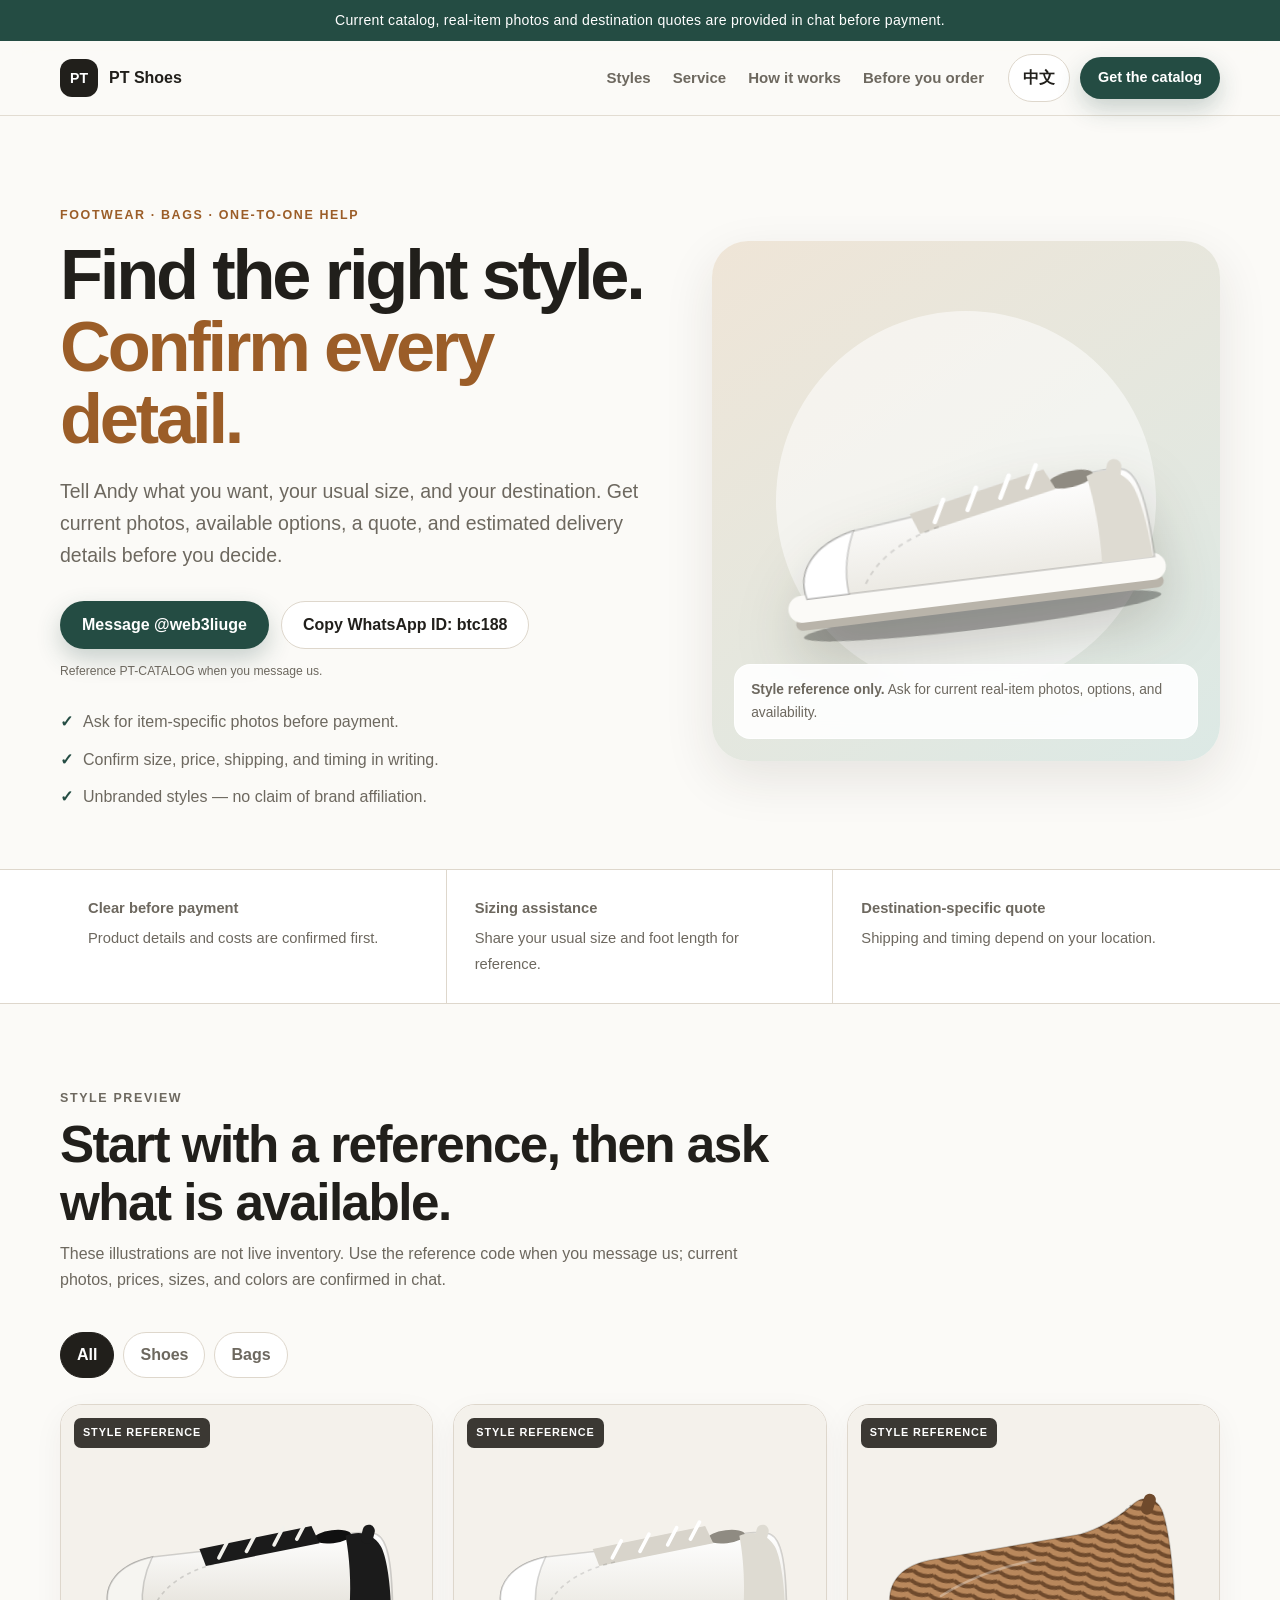
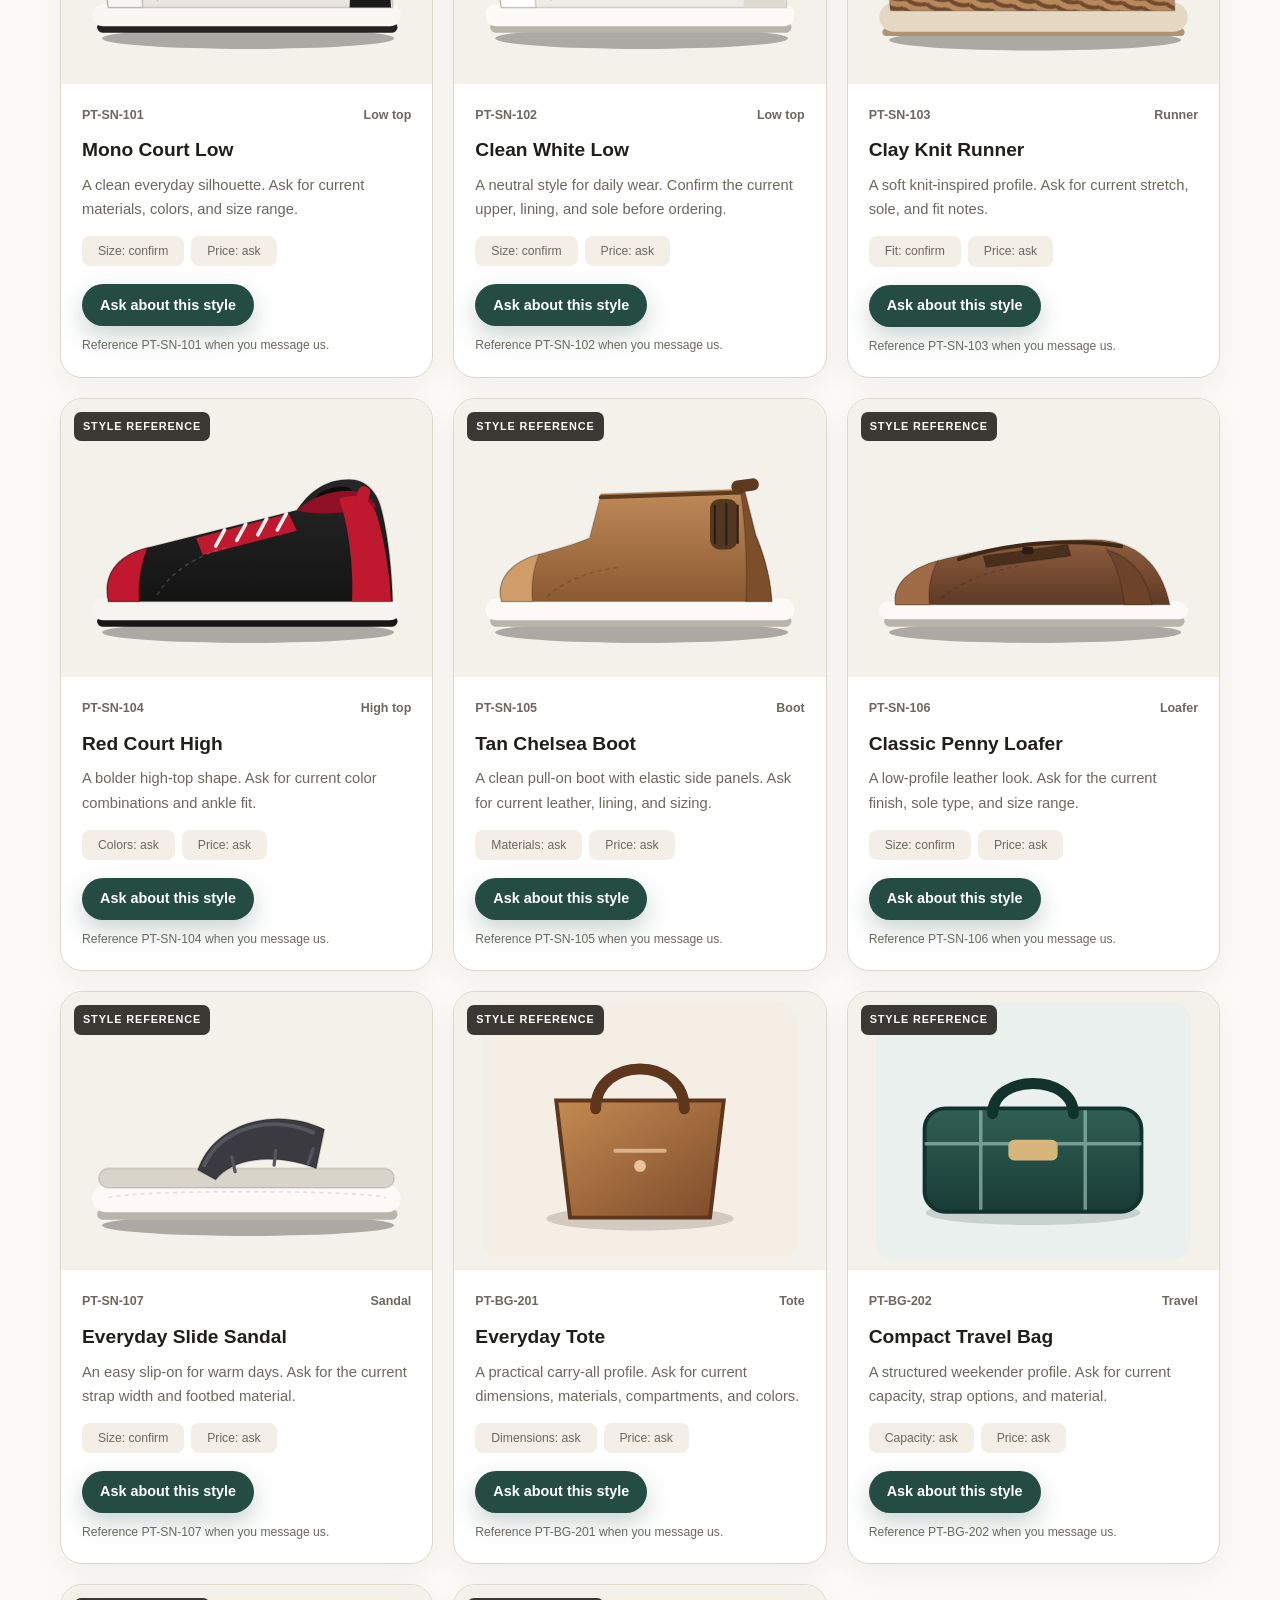
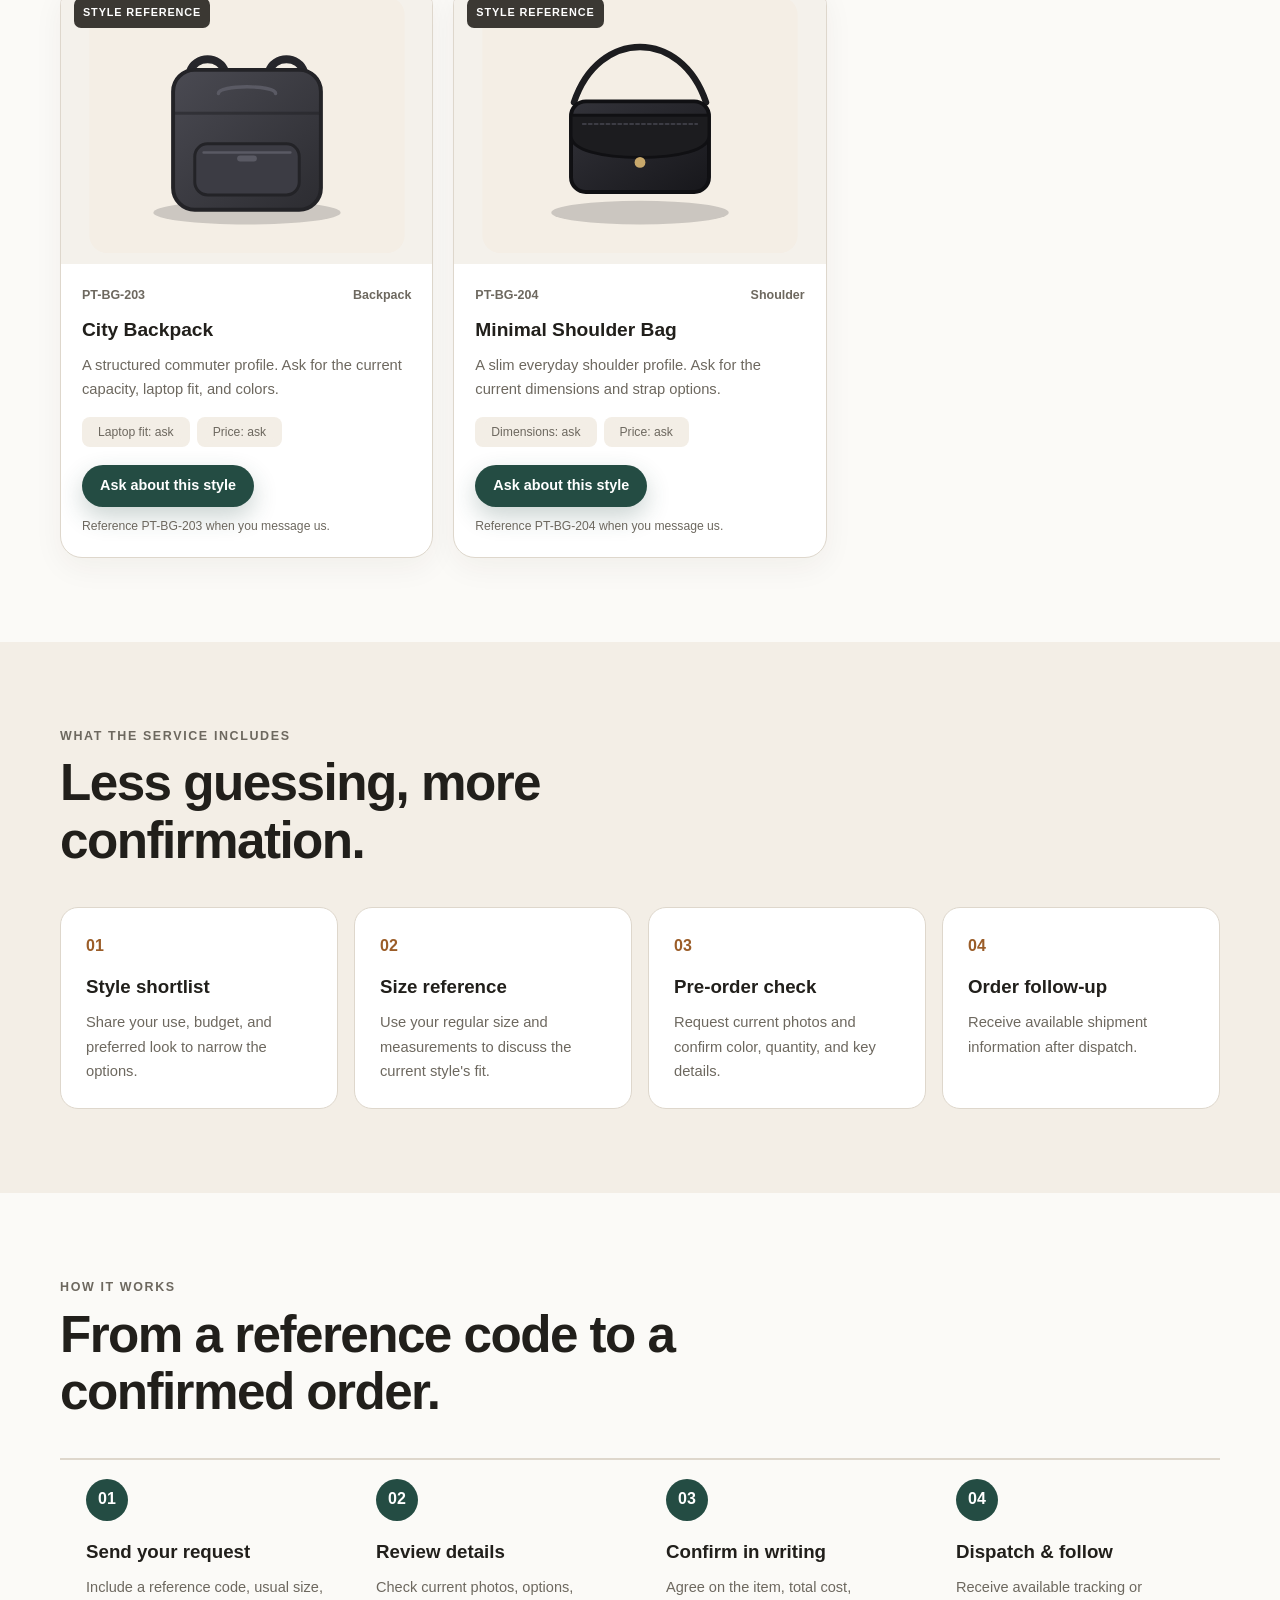
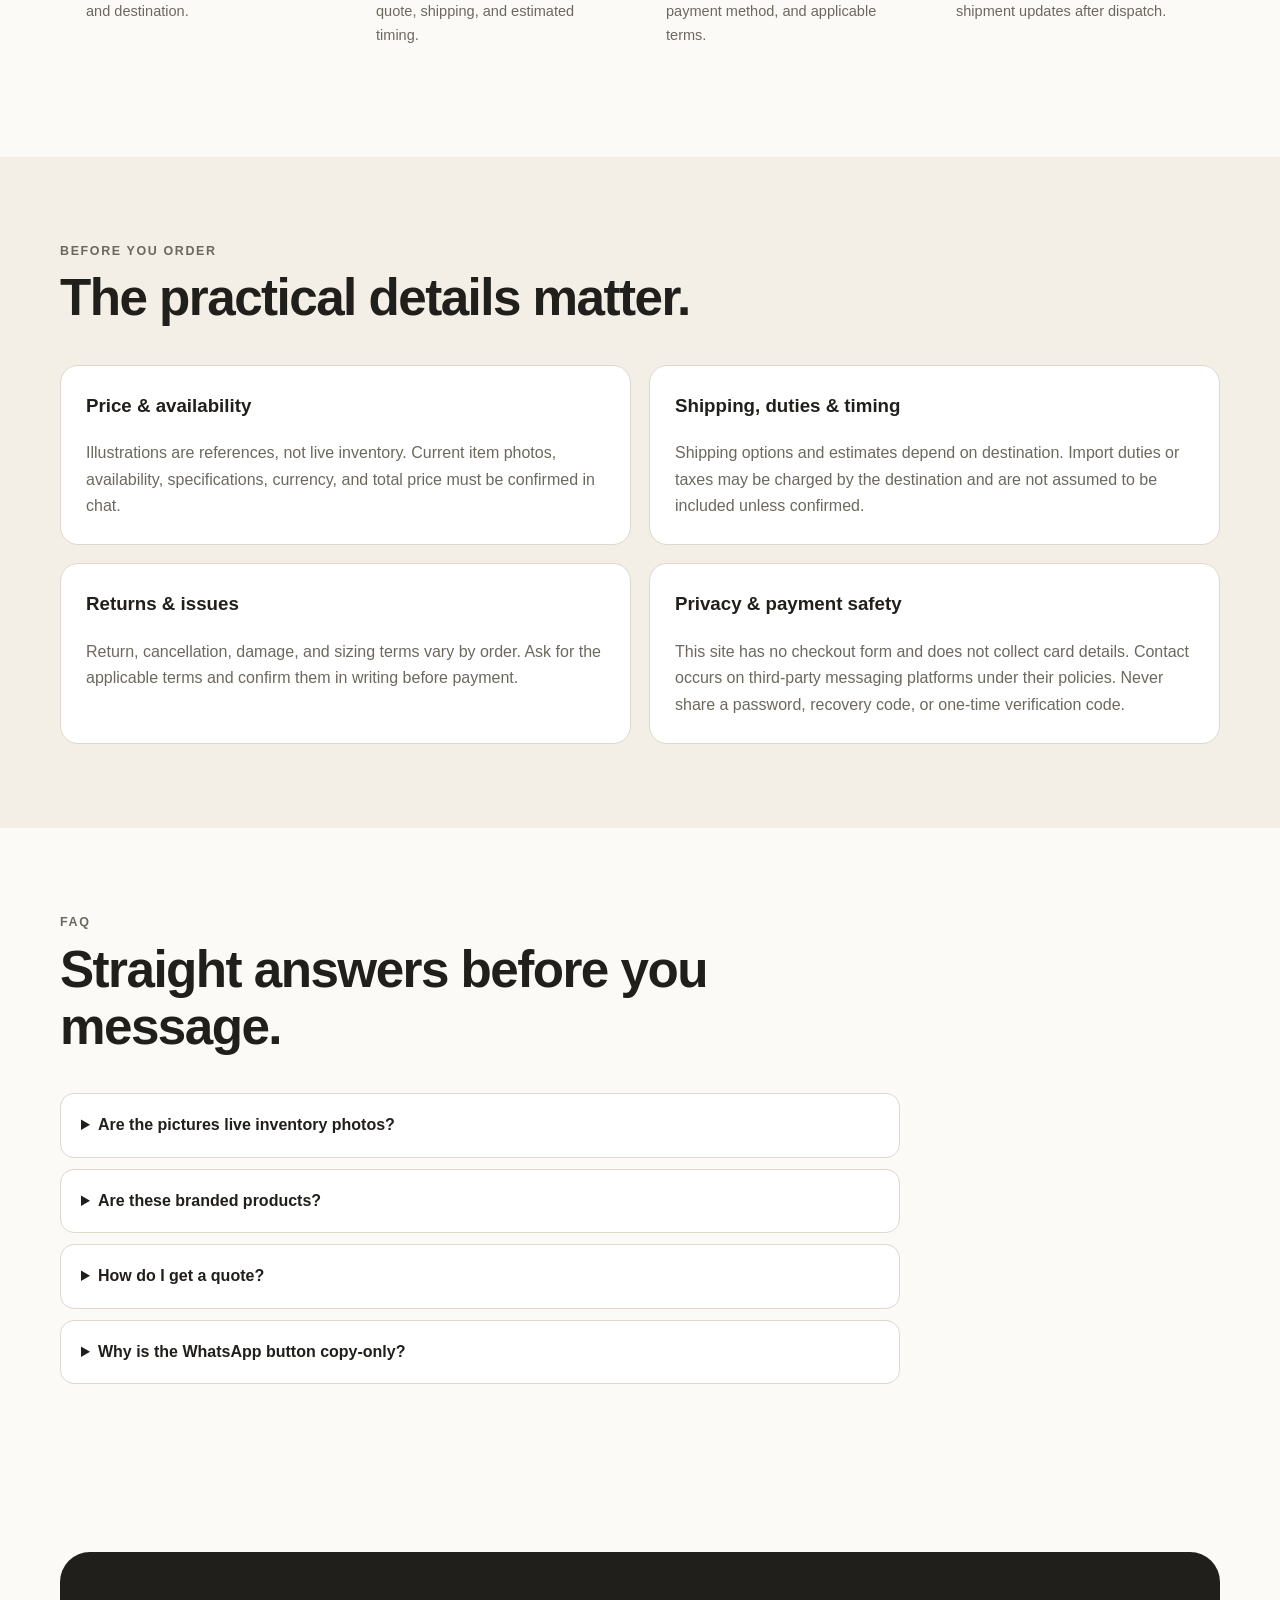
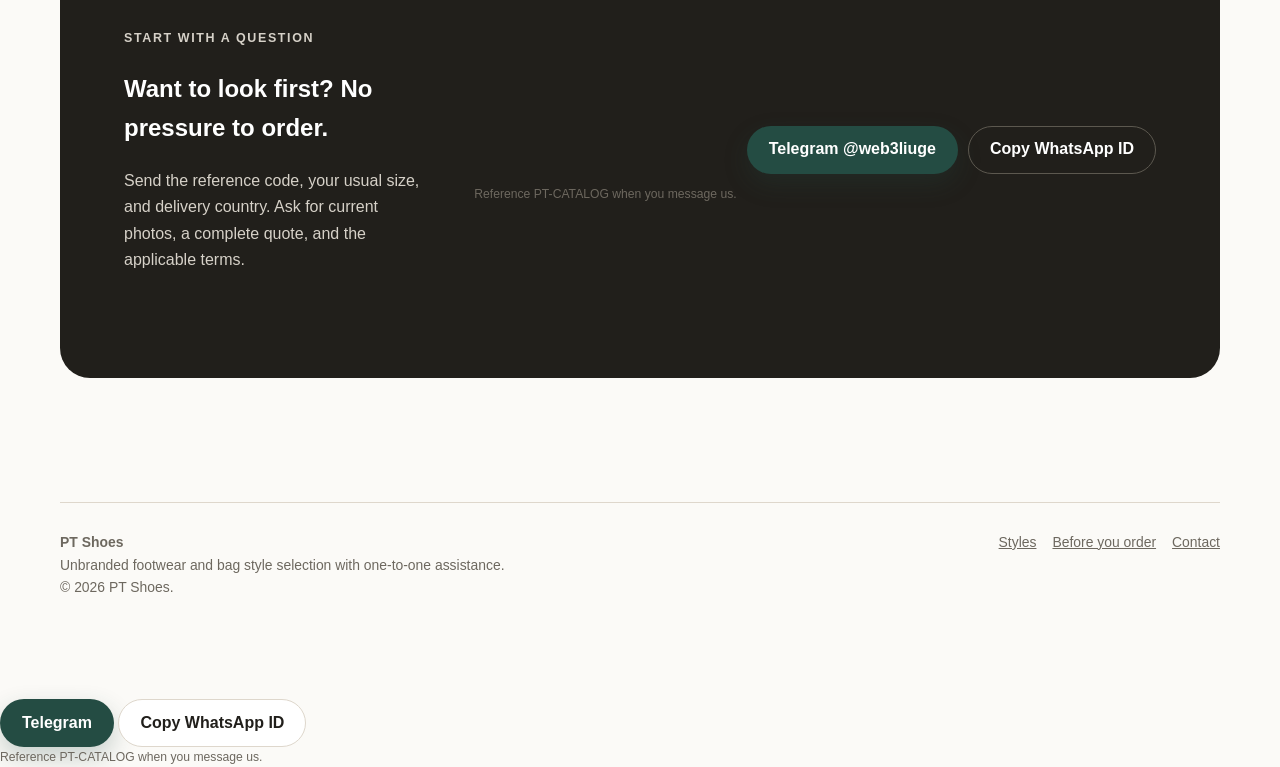
==== commit 616e000a: "Deduplicate catalog and fix bilingual labels" ====
--- a/index.html
+++ b/index.html
@@ -132,11 +132,11 @@
         <div class="product-grid">
           <article class="product-card" data-category="shoes">
             <div class="product-media"><span class="reference-badge">STYLE REFERENCE</span><img src="./assets/shoes/court-low-panda.svg" alt="Black and white unbranded court shoe illustration" width="420" height="300" loading="lazy" /></div>
-            <div class="product-body"><div class="product-meta"><span>PT-SN-101</span><span><span lang="en">Low top</span><span lang="zh-CN">低帮</span></span></div><h3><span lang="en">Mono Court Low</span><span lang="zh-CN">黑白低帮板鞋</span></h3><p><span lang="en">A clean everyday silhouette. Ask for current materials, colors, and size range.</span><span lang="zh-CN">简洁日常轮廓。可咨询当前材质、颜色和尺码范围。</span></p><div class="specs"><span><span lang="en">Size: confirm</span><span lang="zh-CN">Size: confirm</span></span><span><span lang="en">Price: ask</span><span lang="zh-CN">价格：咨询</span></span></div><div class="product-actions"><a class="btn btn-primary btn-small" href="https://t.me/web3liuge" target="_blank" rel="noopener" data-inquiry="PT-SN-101"><span lang="en">Ask about this style</span><span lang="zh-CN">咨询这款</span></a></div></div>
+            <div class="product-body"><div class="product-meta"><span>PT-SN-101</span><span><span lang="en">Low top</span><span lang="zh-CN">低帮</span></span></div><h3><span lang="en">Mono Court Low</span><span lang="zh-CN">黑白低帮板鞋</span></h3><p><span lang="en">A clean everyday silhouette. Ask for current materials, colors, and size range.</span><span lang="zh-CN">简洁日常轮廓。可咨询当前材质、颜色和尺码范围。</span></p><div class="specs"><span><span lang="en">Size: confirm</span><span lang="zh-CN">尺码：确认</span></span><span><span lang="en">Price: ask</span><span lang="zh-CN">价格：咨询</span></span></div><div class="product-actions"><a class="btn btn-primary btn-small" href="https://t.me/web3liuge" target="_blank" rel="noopener" data-inquiry="PT-SN-101"><span lang="en">Ask about this style</span><span lang="zh-CN">咨询这款</span></a></div></div>
           </article>
           <article class="product-card" data-category="shoes">
             <div class="product-media"><span class="reference-badge">STYLE REFERENCE</span><img src="./assets/shoes/court-low-white.svg" alt="White unbranded low-top shoe illustration" width="420" height="300" loading="lazy" /></div>
-            <div class="product-body"><div class="product-meta"><span>PT-SN-102</span><span><span lang="en">Low top</span><span lang="zh-CN">低帮</span></span></div><h3><span lang="en">Clean White Low</span><span lang="zh-CN">纯白低帮休闲鞋</span></h3><p><span lang="en">A neutral style for daily wear. Confirm the current upper, lining, and sole before ordering.</span><span lang="zh-CN">适合日常搭配的中性款。下单前请确认当前鞋面、内里和鞋底信息。</span></p><div class="specs"><span><span lang="en">Size: confirm</span><span lang="zh-CN">Size: confirm</span></span><span><span lang="en">Price: ask</span><span lang="zh-CN">价格：咨询</span></span></div><div class="product-actions"><a class="btn btn-primary btn-small" href="https://t.me/web3liuge" target="_blank" rel="noopener" data-inquiry="PT-SN-102"><span lang="en">Ask about this style</span><span lang="zh-CN">咨询这款</span></a></div></div>
+            <div class="product-body"><div class="product-meta"><span>PT-SN-102</span><span><span lang="en">Low top</span><span lang="zh-CN">低帮</span></span></div><h3><span lang="en">Clean White Low</span><span lang="zh-CN">纯白低帮休闲鞋</span></h3><p><span lang="en">A neutral style for daily wear. Confirm the current upper, lining, and sole before ordering.</span><span lang="zh-CN">适合日常搭配的中性款。下单前请确认当前鞋面、内里和鞋底信息。</span></p><div class="specs"><span><span lang="en">Size: confirm</span><span lang="zh-CN">尺码：确认</span></span><span><span lang="en">Price: ask</span><span lang="zh-CN">价格：咨询</span></span></div><div class="product-actions"><a class="btn btn-primary btn-small" href="https://t.me/web3liuge" target="_blank" rel="noopener" data-inquiry="PT-SN-102"><span lang="en">Ask about this style</span><span lang="zh-CN">咨询这款</span></a></div></div>
           </article>
           <article class="product-card" data-category="shoes">
             <div class="product-media"><span class="reference-badge">STYLE REFERENCE</span><img src="./assets/shoes/knit-runner-clay.svg" alt="Earth-tone unbranded knit runner illustration" width="420" height="300" loading="lazy" /></div>
@@ -152,23 +152,11 @@
           </article>
           <article class="product-card" data-category="shoes">
             <div class="product-media"><span class="reference-badge">STYLE REFERENCE</span><img src="./assets/shoes/loafer-brown.svg" alt="Brown unbranded penny loafer illustration" width="420" height="300" loading="lazy" /></div>
-            <div class="product-body"><div class="product-meta"><span>PT-SN-106</span><span><span lang="en">Loafer</span><span lang="zh-CN">乐福鞋</span></span></div><h3><span lang="en">Classic Penny Loafer</span><span lang="zh-CN">经典乐福鞋</span></h3><p><span lang="en">A low-profile leather look. Ask for the current finish, sole type, and size range.</span><span lang="zh-CN">低帮皮面风格。可咨询当前做工、鞋底类型和尺码范围。</span></p><div class="specs"><span><span lang="en">Size: confirm</span><span lang="zh-CN">Size: confirm</span></span><span><span lang="en">Price: ask</span><span lang="zh-CN">价格：咨询</span></span></div><div class="product-actions"><a class="btn btn-primary btn-small" href="https://t.me/web3liuge" target="_blank" rel="noopener" data-inquiry="PT-SN-106"><span lang="en">Ask about this style</span><span lang="zh-CN">咨询这款</span></a></div></div>
+            <div class="product-body"><div class="product-meta"><span>PT-SN-106</span><span><span lang="en">Loafer</span><span lang="zh-CN">乐福鞋</span></span></div><h3><span lang="en">Classic Penny Loafer</span><span lang="zh-CN">经典乐福鞋</span></h3><p><span lang="en">A low-profile leather look. Ask for the current finish, sole type, and size range.</span><span lang="zh-CN">低帮皮面风格。可咨询当前做工、鞋底类型和尺码范围。</span></p><div class="specs"><span><span lang="en">Size: confirm</span><span lang="zh-CN">尺码：确认</span></span><span><span lang="en">Price: ask</span><span lang="zh-CN">价格：咨询</span></span></div><div class="product-actions"><a class="btn btn-primary btn-small" href="https://t.me/web3liuge" target="_blank" rel="noopener" data-inquiry="PT-SN-106"><span lang="en">Ask about this style</span><span lang="zh-CN">咨询这款</span></a></div></div>
           </article>
           <article class="product-card" data-category="shoes">
             <div class="product-media"><span class="reference-badge">STYLE REFERENCE</span><img src="./assets/shoes/slide-sandal-charcoal.svg" alt="Charcoal unbranded slide sandal illustration" width="420" height="300" loading="lazy" /></div>
-            <div class="product-body"><div class="product-meta"><span>PT-SN-107</span><span><span lang="en">Sandal</span><span lang="zh-CN">凉拖</span></span></div><h3><span lang="en">Everyday Slide Sandal</span><span lang="zh-CN">日常凉拖</span></h3><p><span lang="en">An easy slip-on for warm days. Ask for the current strap width and footbed material.</span><span lang="zh-CN">夏日懒人一脚蹬。可咨询当前鞋带宽度和鞋垫材质。</span></p><div class="specs"><span><span lang="en">Size: confirm</span><span lang="zh-CN">Size: confirm</span></span><span><span lang="en">Price: ask</span><span lang="zh-CN">价格：咨询</span></span></div><div class="product-actions"><a class="btn btn-primary btn-small" href="https://t.me/web3liuge" target="_blank" rel="noopener" data-inquiry="PT-SN-107"><span lang="en">Ask about this style</span><span lang="zh-CN">咨询这款</span></a></div></div>
-          </article>
-          <article class="product-card" data-category="shoes">
-            <div class="product-media"><span class="reference-badge">STYLE REFERENCE</span><img src="./assets/shoes/chelsea-boot-tan.svg" alt="Tan unbranded chelsea boot illustration" width="420" height="300" loading="lazy" /></div>
-            <div class="product-body"><div class="product-meta"><span>PT-SN-105</span><span><span lang="en">Boot</span><span lang="zh-CN">靴子</span></span></div><h3><span lang="en">Tan Chelsea Boot</span><span lang="zh-CN">棕黄切尔西靴</span></h3><p><span lang="en">A clean pull-on boot with elastic side panels. Ask for current leather, lining, and sizing.</span><span lang="zh-CN">一脚蹬设计，侧面弹性拼块。可咨询当前皮料、内里和尺码。</span></p><div class="specs"><span><span lang="en">Materials: ask</span><span lang="zh-CN">材质：咨询</span></span><span><span lang="en">Quote required</span><span lang="zh-CN">价格：询价</span></span></div><div class="product-actions"><a class="btn btn-primary btn-small" href="https://t.me/web3liuge" target="_blank" rel="noopener" data-inquiry="PT-SN-105"><span lang="en">Ask about this style</span><span lang="zh-CN">咨询这款</span></a></div></div>
-          </article>
-          <article class="product-card" data-category="shoes">
-            <div class="product-media"><span class="reference-badge">STYLE REFERENCE</span><img src="./assets/shoes/loafer-brown.svg" alt="Brown unbranded penny loafer illustration" width="420" height="300" loading="lazy" /></div>
-            <div class="product-body"><div class="product-meta"><span>PT-SN-106</span><span><span lang="en">Loafer</span><span lang="zh-CN">乐福鞋</span></span></div><h3><span lang="en">Classic Penny Loafer</span><span lang="zh-CN">经典乐福鞋</span></h3><p><span lang="en">A low-profile leather look. Ask for the current finish, sole type, and size range.</span><span lang="zh-CN">低帮皮面风格。可咨询当前做工、鞋底类型和尺码范围。</span></p><div class="specs"><span><span lang="en">Sizes: ask</span><span lang="zh-CN">尺码：咨询</span></span><span><span lang="en">Quote required</span><span lang="zh-CN">价格：询价</span></span></div><div class="product-actions"><a class="btn btn-primary btn-small" href="https://t.me/web3liuge" target="_blank" rel="noopener" data-inquiry="PT-SN-106"><span lang="en">Ask about this style</span><span lang="zh-CN">咨询这款</span></a></div></div>
-          </article>
-          <article class="product-card" data-category="shoes">
-            <div class="product-media"><span class="reference-badge">STYLE REFERENCE</span><img src="./assets/shoes/slide-sandal-charcoal.svg" alt="Charcoal unbranded slide sandal illustration" width="420" height="300" loading="lazy" /></div>
-            <div class="product-body"><div class="product-meta"><span>PT-SN-107</span><span><span lang="en">Sandal</span><span lang="zh-CN">凉拖</span></span></div><h3><span lang="en">Everyday Slide Sandal</span><span lang="zh-CN">日常凉拖</span></h3><p><span lang="en">An easy slip-on for warm days. Ask for the current strap width and footbed material.</span><span lang="zh-CN">夏日懒人一脚蹬。可咨询当前鞋带宽度和鞋垫材质。</span></p><div class="specs"><span><span lang="en">Sizes: ask</span><span lang="zh-CN">尺码：咨询</span></span><span><span lang="en">Quote required</span><span lang="zh-CN">价格：询价</span></span></div><div class="product-actions"><a class="btn btn-primary btn-small" href="https://t.me/web3liuge" target="_blank" rel="noopener" data-inquiry="PT-SN-107"><span lang="en">Ask about this style</span><span lang="zh-CN">咨询这款</span></a></div></div>
+            <div class="product-body"><div class="product-meta"><span>PT-SN-107</span><span><span lang="en">Sandal</span><span lang="zh-CN">凉拖</span></span></div><h3><span lang="en">Everyday Slide Sandal</span><span lang="zh-CN">日常凉拖</span></h3><p><span lang="en">An easy slip-on for warm days. Ask for the current strap width and footbed material.</span><span lang="zh-CN">夏日懒人一脚蹬。可咨询当前鞋带宽度和鞋垫材质。</span></p><div class="specs"><span><span lang="en">Size: confirm</span><span lang="zh-CN">尺码：确认</span></span><span><span lang="en">Price: ask</span><span lang="zh-CN">价格：咨询</span></span></div><div class="product-actions"><a class="btn btn-primary btn-small" href="https://t.me/web3liuge" target="_blank" rel="noopener" data-inquiry="PT-SN-107"><span lang="en">Ask about this style</span><span lang="zh-CN">咨询这款</span></a></div></div>
           </article>
           <article class="product-card" data-category="bags">
             <div class="product-media"><span class="reference-badge">STYLE REFERENCE</span><img src="./assets/products/everyday-tote.svg" alt="Unbranded brown everyday tote illustration" width="640" height="520" loading="lazy" /></div>
@@ -185,14 +173,6 @@
           <article class="product-card" data-category="bags">
             <div class="product-media"><span class="reference-badge">STYLE REFERENCE</span><img src="./assets/products/shoulder-bag-noir.svg" alt="Black unbranded shoulder bag illustration" width="640" height="520" loading="lazy" /></div>
             <div class="product-body"><div class="product-meta"><span>PT-BG-204</span><span><span lang="en">Shoulder</span><span lang="zh-CN">单肩包</span></span></div><h3><span lang="en">Minimal Shoulder Bag</span><span lang="zh-CN">简约单肩包</span></h3><p><span lang="en">A slim everyday shoulder profile. Ask for the current dimensions and strap options.</span><span lang="zh-CN">日常细肩带轮廓。可咨询当前尺寸和背带配置。</span></p><div class="specs"><span><span lang="en">Dimensions: ask</span><span lang="zh-CN">尺寸：咨询</span></span><span><span lang="en">Price: ask</span><span lang="zh-CN">价格：咨询</span></span></div><div class="product-actions"><a class="btn btn-primary btn-small" href="https://t.me/web3liuge" target="_blank" rel="noopener" data-inquiry="PT-BG-204"><span lang="en">Ask about this style</span><span lang="zh-CN">咨询这款</span></a></div></div>
-          </article>
-          <article class="product-card" data-category="bags">
-            <div class="product-media"><span class="reference-badge">STYLE REFERENCE</span><img src="./assets/products/backpack-charcoal.svg" alt="Charcoal unbranded backpack illustration" width="640" height="520" loading="lazy" /></div>
-            <div class="product-body"><div class="product-meta"><span>PT-BG-203</span><span><span lang="en">Backpack</span><span lang="zh-CN">双肩包</span></span></div><h3><span lang="en">City Backpack</span><span lang="zh-CN">通勤双肩包</span></h3><p><span lang="en">A structured commuter profile. Ask for the current capacity, laptop fit, and colors.</span><span lang="zh-CN">通勤结构轮廓。可咨询当前容量、电脑隔层和颜色。</span></p><div class="specs"><span><span lang="en">Laptop fit: ask</span><span lang="zh-CN">电脑位：咨询</span></span><span><span lang="en">Quote required</span><span lang="zh-CN">价格：询价</span></span></div><div class="product-actions"><a class="btn btn-primary btn-small" href="https://t.me/web3liuge" target="_blank" rel="noopener" data-inquiry="PT-BG-203"><span lang="en">Ask about this style</span><span lang="zh-CN">咨询这款</span></a></div></div>
-          </article>
-          <article class="product-card" data-category="bags">
-            <div class="product-media"><span class="reference-badge">STYLE REFERENCE</span><img src="./assets/products/shoulder-bag-noir.svg" alt="Black unbranded shoulder bag illustration" width="640" height="520" loading="lazy" /></div>
-            <div class="product-body"><div class="product-meta"><span>PT-BG-204</span><span><span lang="en">Shoulder</span><span lang="zh-CN">单肩包</span></span></div><h3><span lang="en">Minimal Shoulder Bag</span><span lang="zh-CN">简约单肩包</span></h3><p><span lang="en">A slim everyday shoulder profile. Ask for the current dimensions and strap options.</span><span lang="zh-CN">日常细肩带轮廓。可咨询当前尺寸和背带配置。</span></p><div class="specs"><span><span lang="en">Dimensions: ask</span><span lang="zh-CN">尺寸：咨询</span></span><span><span lang="en">Quote required</span><span lang="zh-CN">价格：询价</span></span></div><div class="product-actions"><a class="btn btn-primary btn-small" href="https://t.me/web3liuge" target="_blank" rel="noopener" data-inquiry="PT-BG-204"><span lang="en">Ask about this style</span><span lang="zh-CN">咨询这款</span></a></div></div>
           </article>
         </div>
       </div>
@@ -236,7 +216,7 @@
 
     <section class="section">
       <div class="wrap">
-        <div class="section-head"><p class="eyebrow">FAQ</p><h2><span lang="en">Straight answers before you message.</span><span lang="zh-CN">联系前先了解这些问题。</span></h2></div>
+        <div class="section-head"><p class="eyebrow"><span lang="en">FAQ</span><span lang="zh-CN">常见问题</span></p><h2><span lang="en">Straight answers before you message.</span><span lang="zh-CN">联系前先了解这些问题。</span></h2></div>
         <div class="faq">
           <details><summary><span lang="en">Are the pictures live inventory photos?</span><span lang="zh-CN">页面图片是实时库存实拍吗？</span></summary><p><span lang="en">No. The page uses original illustrations as style references. Ask for current item-specific photos and availability before ordering.</span><span lang="zh-CN">不是。页面使用原创插画作为款式参考。下单前请索取具体商品当前实拍并确认库存。</span></p></details>
           <details><summary><span lang="en">Are these branded products?</span><span lang="zh-CN">这些是品牌商品吗？</span></summary><p><span lang="en">No. This page presents unbranded styles and does not claim affiliation with or authorization from any third-party brand.</span><span lang="zh-CN">不是。本页仅展示无品牌款式，不声称与任何第三方品牌存在关联或授权关系。</span></p></details>
